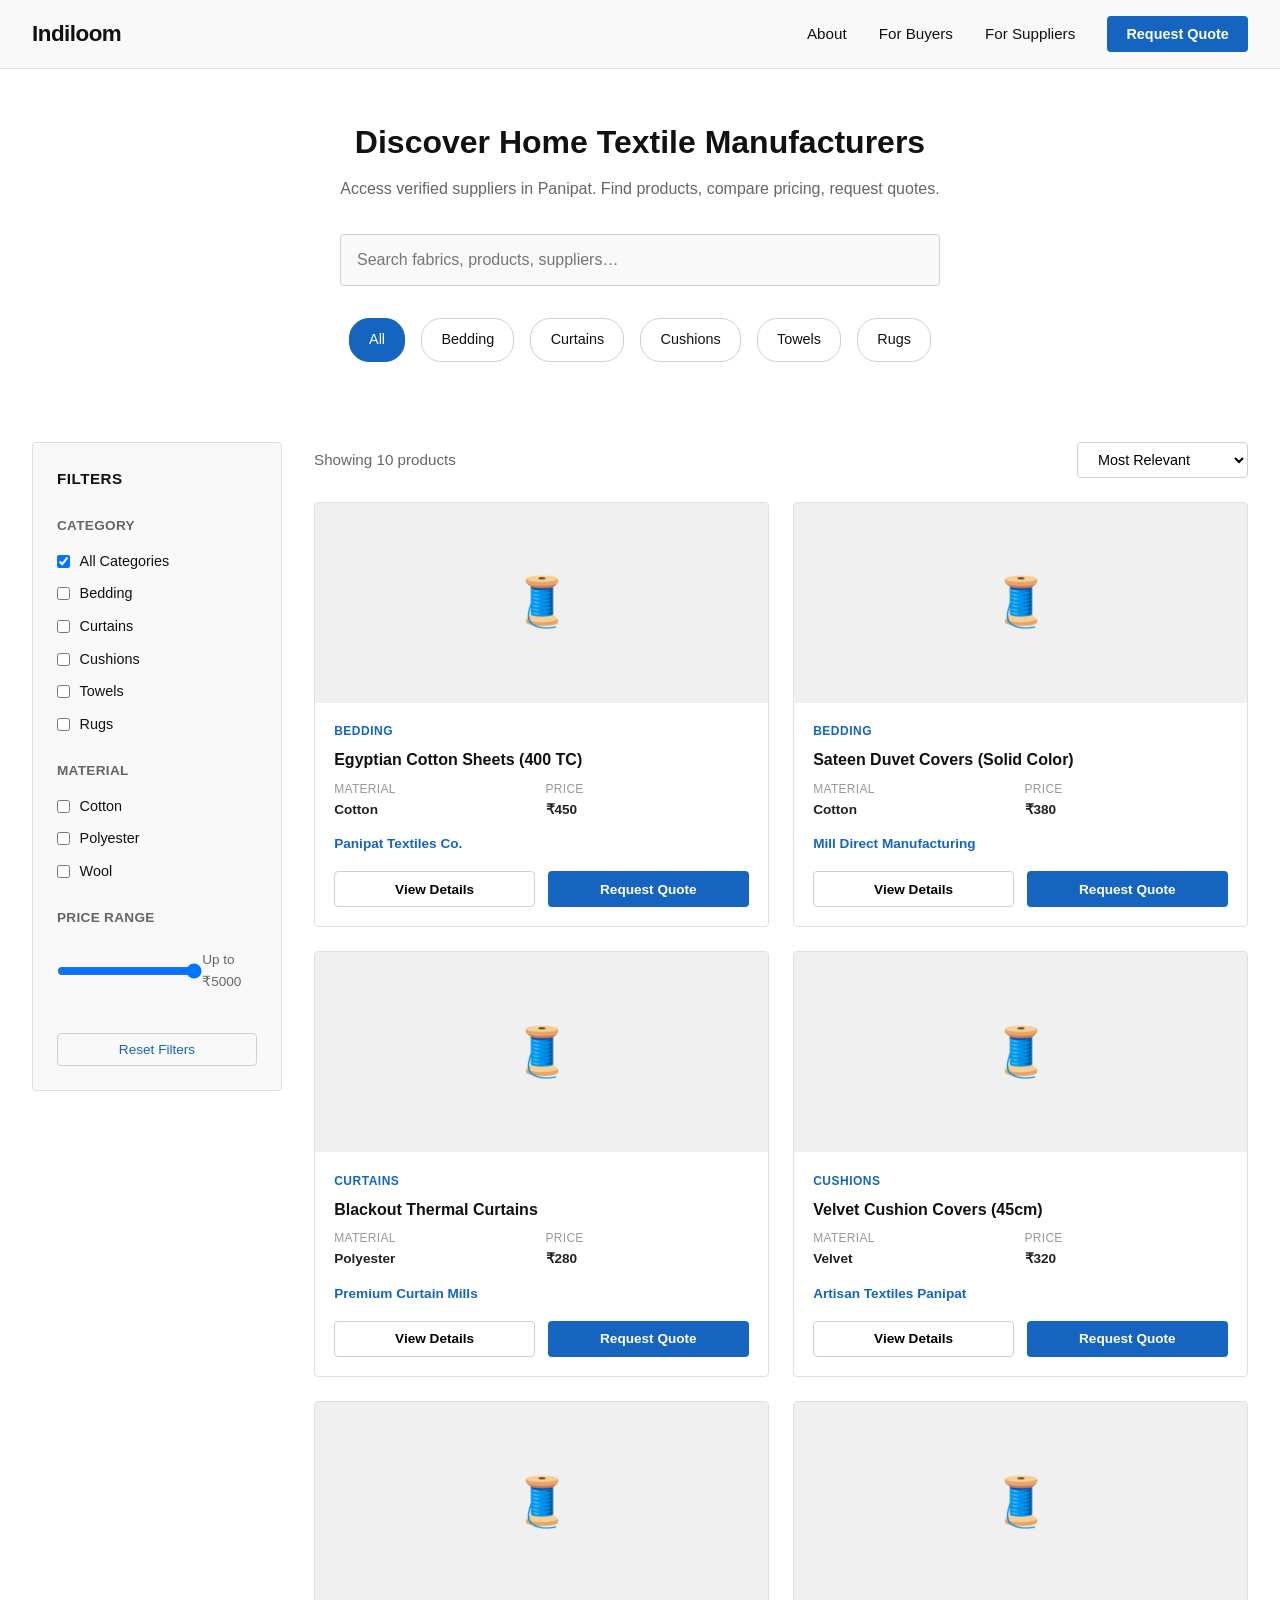
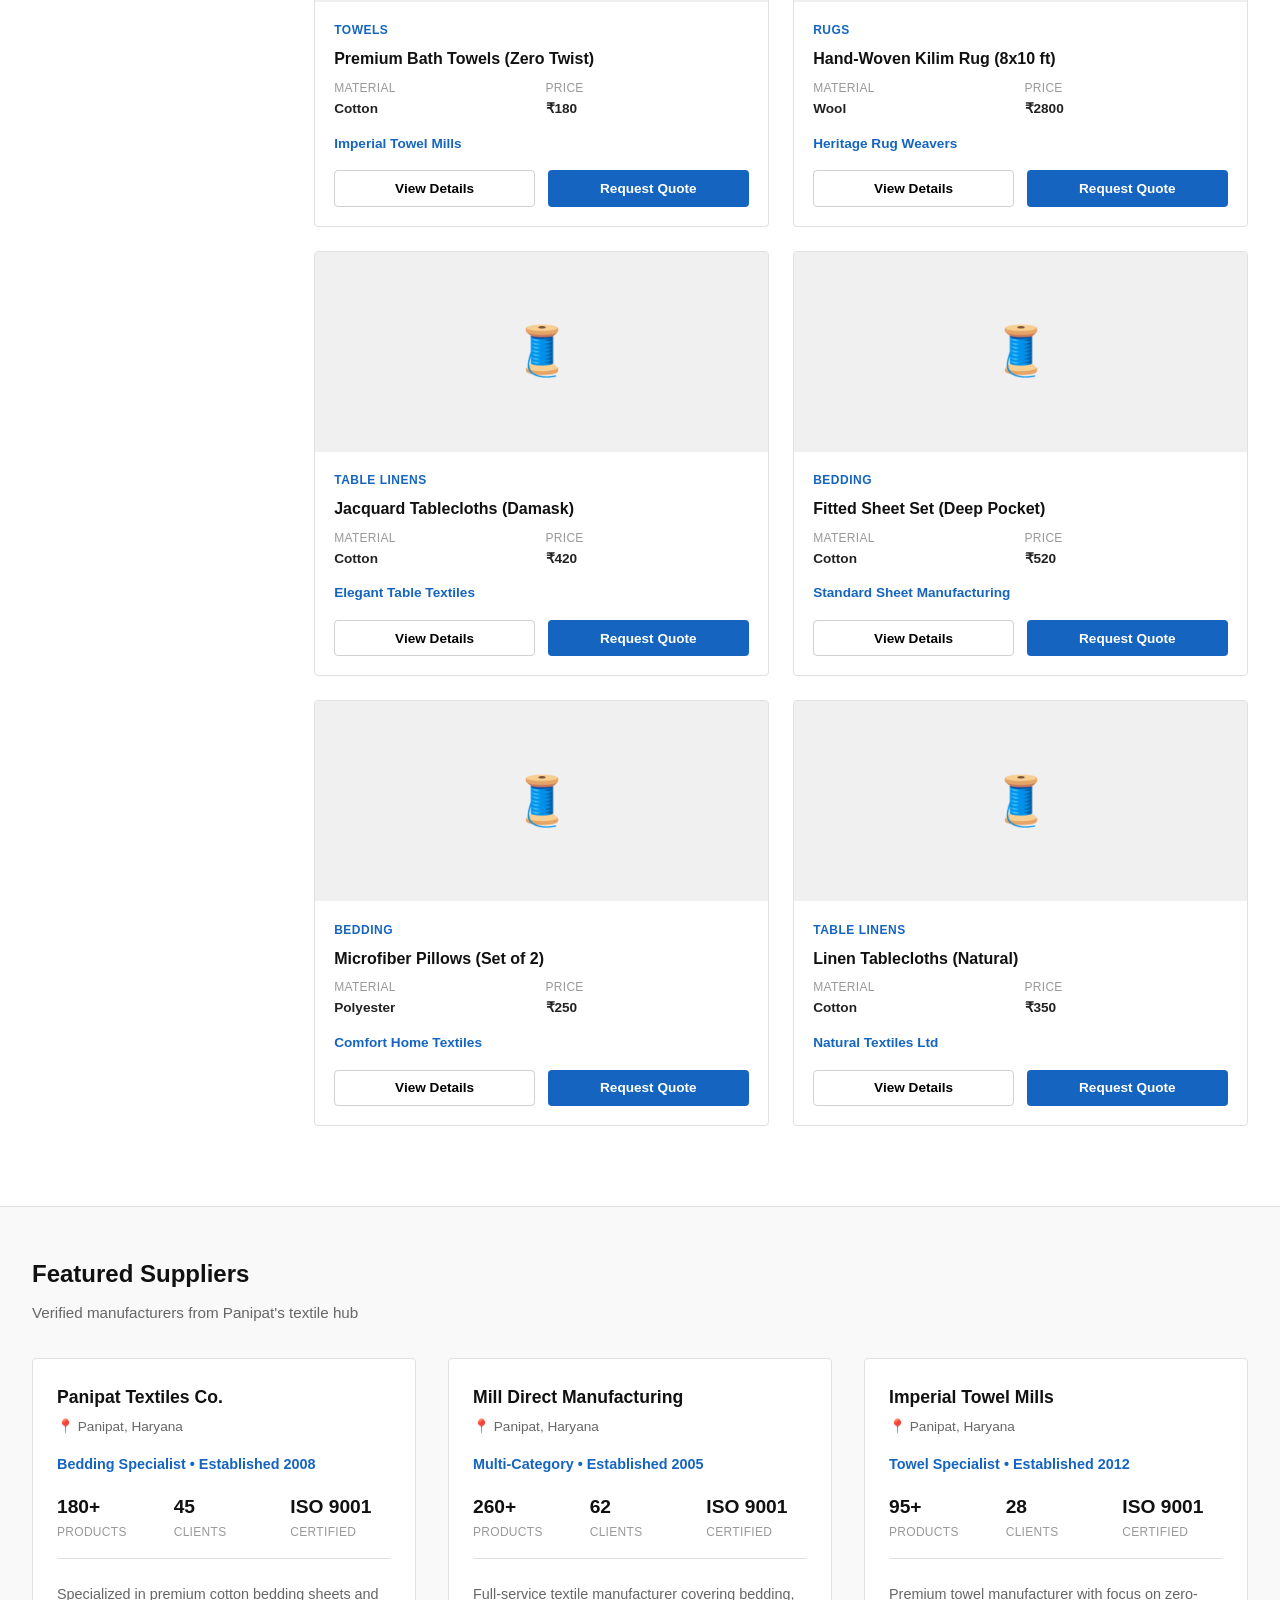
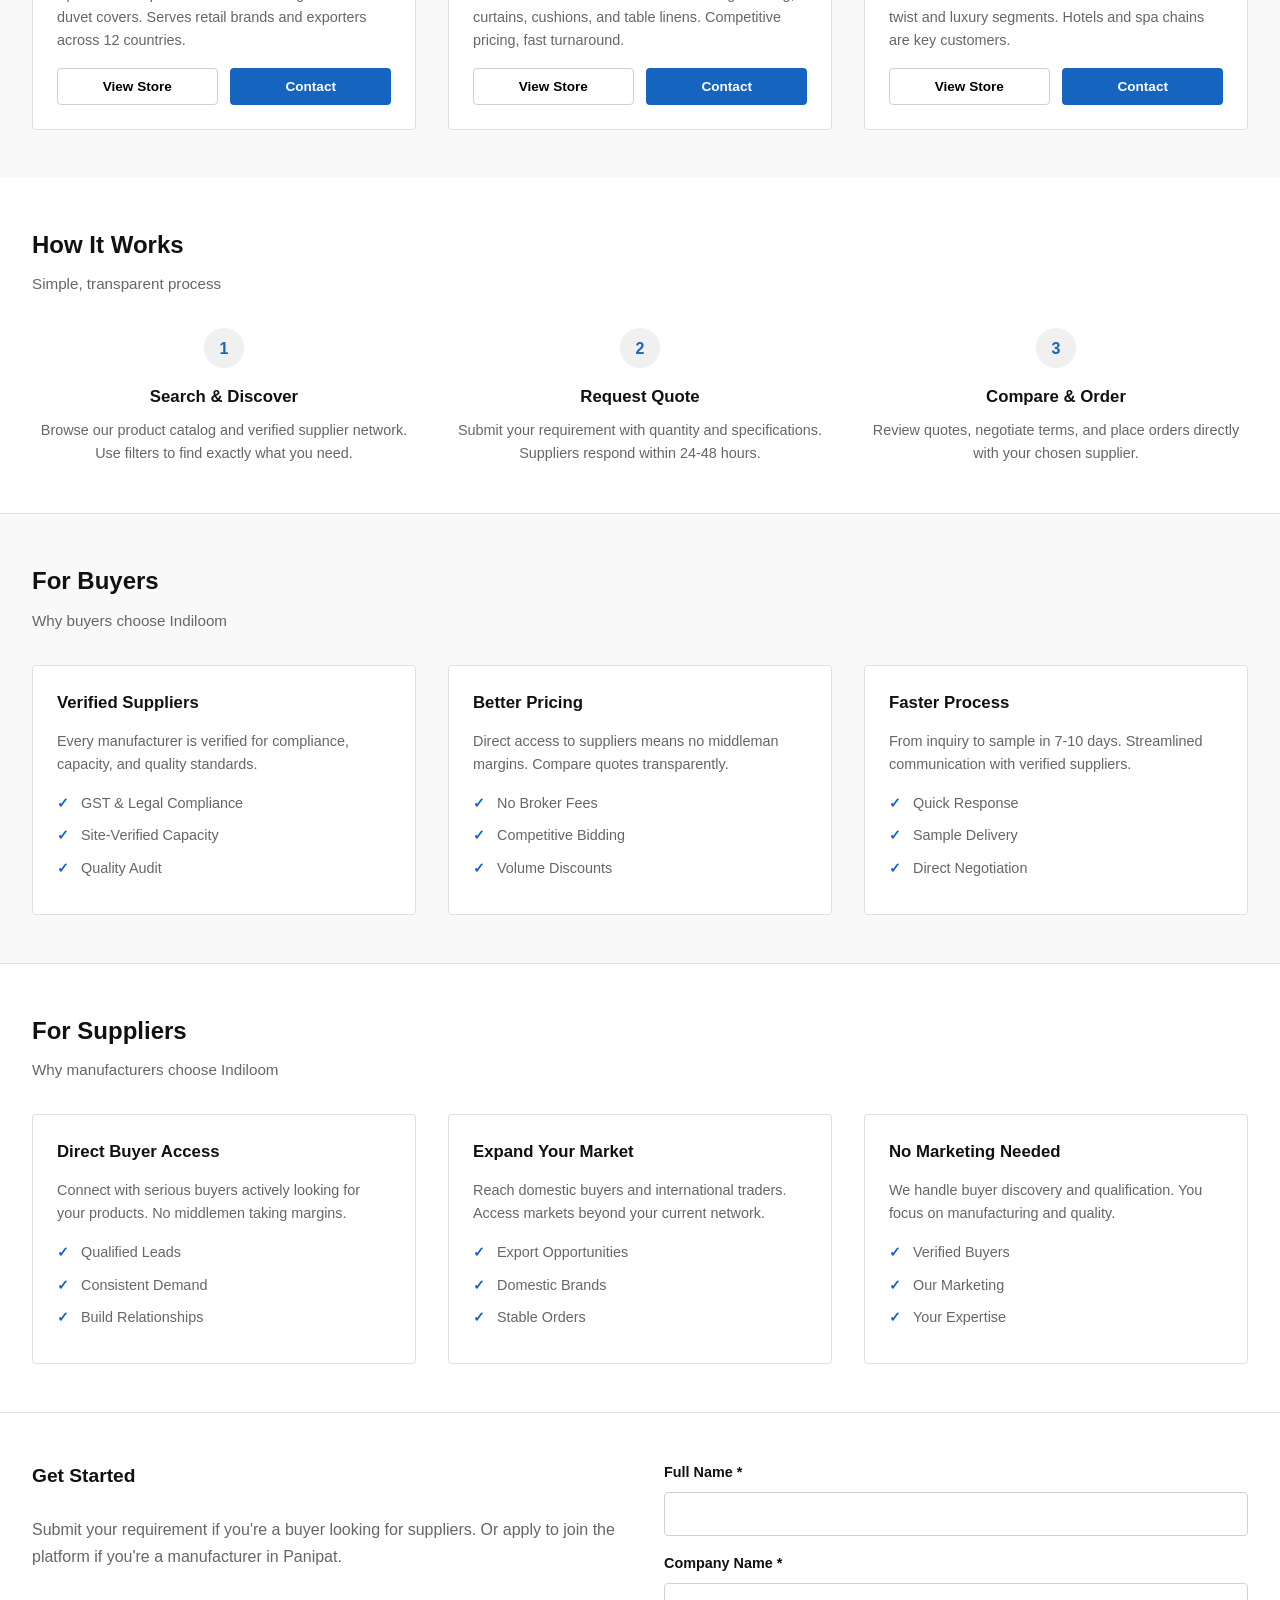
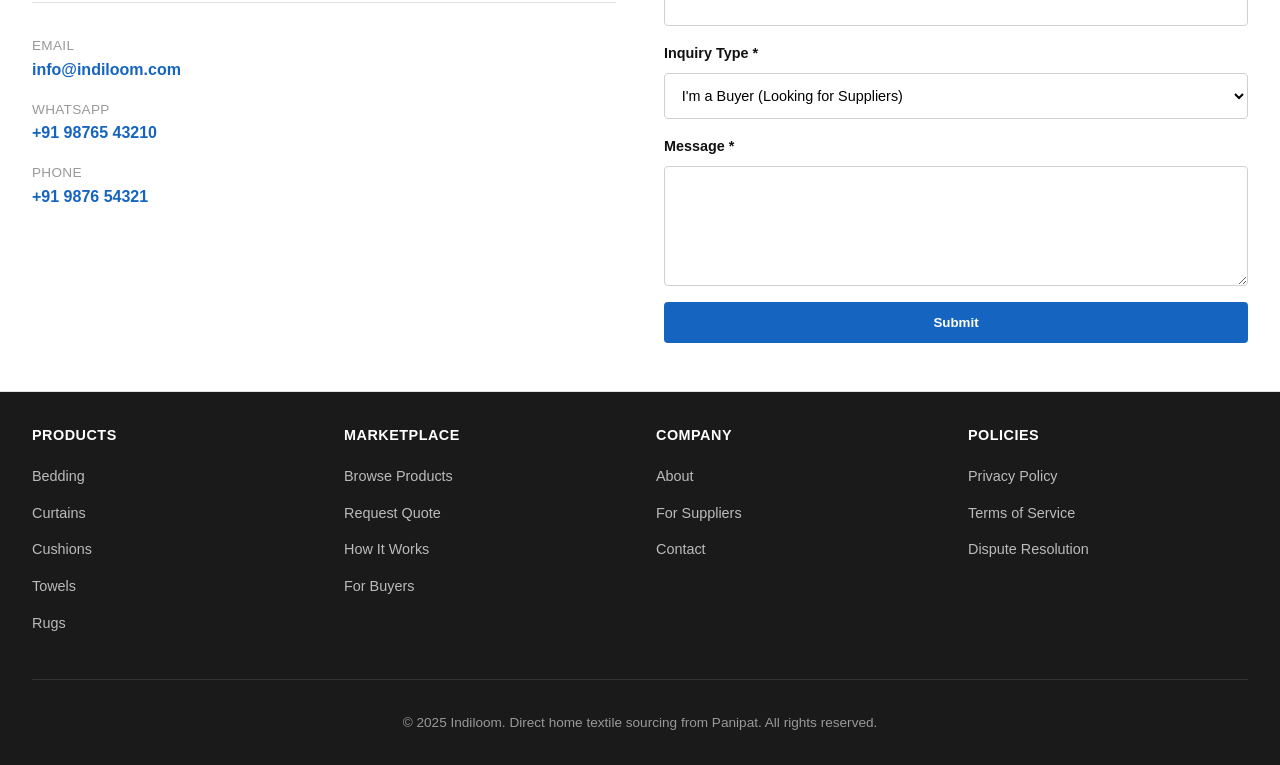
==== index.html @ 9225be1a "Initial commit: Indiloom B2B textile marketplace platform" ====
<!DOCTYPE html>
<html lang="en">
<head>
    <meta charset="UTF-8">
    <meta name="viewport" content="width=device-width, initial-scale=1.0">
    <title>Indiloom - Home Textile Sourcing Platform</title>
    <style>
        * {
            margin: 0;
            padding: 0;
            box-sizing: border-box;
        }

        body {
            font-family: -apple-system, BlinkMacSystemFont, 'Segoe UI', Roboto, sans-serif;
            background: #ffffff;
            color: #111;
            line-height: 1.6;
        }

        /* NAVBAR */
        .navbar {
            display: flex;
            align-items: center;
            justify-content: space-between;
            padding: 1rem 2rem;
            background: #f9f9f9;
            border-bottom: 1px solid #e0e0e0;
            position: sticky;
            top: 0;
            z-index: 1000;
        }

        .navbar-logo {
            font-size: 1.4rem;
            font-weight: 700;
            color: #111;
            text-decoration: none;
            letter-spacing: -0.5px;
        }

        .navbar-menu {
            display: flex;
            list-style: none;
            gap: 2rem;
            align-items: center;
        }

        .navbar-menu a {
            text-decoration: none;
            color: #111;
            font-size: 0.95rem;
            transition: color 0.2s;
        }

        .navbar-menu a:hover {
            color: #1565c0;
        }

        .navbar-cta {
            background: #1565c0;
            color: white;
            border: none;
            padding: 0.6rem 1.2rem;
            border-radius: 4px;
            cursor: pointer;
            font-size: 0.9rem;
            font-weight: 600;
            transition: background 0.2s;
        }

        .navbar-cta:hover {
            background: #0d47a1;
        }

        .mobile-menu-toggle {
            display: none;
            background: none;
            border: none;
            font-size: 1.5rem;
            cursor: pointer;
        }

        /* HERO SEARCH */
        .hero-search {
            padding: 3rem 2rem;
            background: white;
            text-align: center;
        }

        .hero-search h1 {
            font-size: 2rem;
            margin-bottom: 0.5rem;
            font-weight: 700;
        }

        .hero-search p {
            color: #666;
            margin-bottom: 2rem;
            font-size: 1rem;
        }

        .hero-search-bar {
            max-width: 600px;
            margin: 0 auto 2rem;
        }

        .hero-search-bar input {
            width: 100%;
            padding: 1rem;
            font-size: 1rem;
            border: 1px solid #d0d0d0;
            border-radius: 4px;
            background: #f9f9f9;
        }

        .hero-search-bar input:focus {
            outline: none;
            border-color: #1565c0;
            background: white;
        }

        .quick-categories {
            display: flex;
            gap: 1rem;
            justify-content: center;
            flex-wrap: wrap;
            max-width: 600px;
            margin: 0 auto;
        }

        .category-pill {
            padding: 0.6rem 1.2rem;
            border: 1px solid #d0d0d0;
            background: white;
            border-radius: 20px;
            cursor: pointer;
            font-size: 0.9rem;
            transition: all 0.2s;
        }

        .category-pill:hover {
            border-color: #1565c0;
            background: #f0f5ff;
        }

        .category-pill.active {
            background: #1565c0;
            color: white;
            border-color: #1565c0;
        }

        /* MAIN CONTENT */
        .main-container {
            display: grid;
            grid-template-columns: 250px 1fr;
            gap: 2rem;
            padding: 2rem;
            max-width: 1400px;
            margin: 0 auto;
        }

        /* SIDEBAR FILTERS */
        .filters {
            background: #f9f9f9;
            padding: 1.5rem;
            border-radius: 4px;
            height: fit-content;
            border: 1px solid #e0e0e0;
        }

        .filters h3 {
            font-size: 0.95rem;
            font-weight: 700;
            margin-bottom: 1.5rem;
            text-transform: uppercase;
            letter-spacing: 0.5px;
            color: #111;
        }

        .filter-section {
            margin-bottom: 1.5rem;
        }

        .filter-section-title {
            font-size: 0.85rem;
            font-weight: 600;
            margin-bottom: 0.8rem;
            color: #666;
            text-transform: uppercase;
            letter-spacing: 0.3px;
        }

        .filter-option {
            display: flex;
            align-items: center;
            margin-bottom: 0.6rem;
            font-size: 0.9rem;
        }

        .filter-option input[type="checkbox"] {
            margin-right: 0.6rem;
            cursor: pointer;
        }

        .filter-option label {
            cursor: pointer;
            flex: 1;
        }

        .filter-option input[type="range"] {
            width: 100%;
            margin-top: 0.5rem;
        }

        .reset-filters {
            background: none;
            border: 1px solid #d0d0d0;
            color: #1565c0;
            padding: 0.5rem 1rem;
            border-radius: 4px;
            cursor: pointer;
            font-size: 0.85rem;
            width: 100%;
            margin-top: 1rem;
        }

        .reset-filters:hover {
            background: #f0f5ff;
        }

        /* PRODUCTS GRID */
        .products-section {
            flex: 1;
        }

        .products-header {
            display: flex;
            justify-content: space-between;
            align-items: center;
            margin-bottom: 1.5rem;
        }

        .products-count {
            font-size: 0.95rem;
            color: #666;
        }

        .sort-dropdown {
            padding: 0.5rem 1rem;
            border: 1px solid #d0d0d0;
            border-radius: 4px;
            font-size: 0.9rem;
            background: white;
            cursor: pointer;
        }

        .products-grid {
            display: grid;
            grid-template-columns: repeat(auto-fill, minmax(320px, 1fr));
            gap: 1.5rem;
        }

        .no-results {
            text-align: center;
            padding: 3rem 1rem;
            color: #999;
            grid-column: 1 / -1;
        }

        /* PRODUCT CARD */
        .product-card {
            border: 1px solid #e0e0e0;
            border-radius: 4px;
            overflow: hidden;
            transition: box-shadow 0.2s, border-color 0.2s;
            background: white;
        }

        .product-card:hover {
            border-color: #c0c0c0;
            box-shadow: 0 2px 8px rgba(0, 0, 0, 0.06);
        }

        .product-image {
            height: 200px;
            background: #f0f0f0;
            display: flex;
            align-items: center;
            justify-content: center;
            color: #ccc;
            font-size: 3rem;
        }

        .product-content {
            padding: 1.2rem;
        }

        .product-category {
            font-size: 0.75rem;
            font-weight: 700;
            color: #1565c0;
            text-transform: uppercase;
            letter-spacing: 0.5px;
            margin-bottom: 0.5rem;
        }

        .product-name {
            font-size: 1rem;
            font-weight: 600;
            margin-bottom: 0.5rem;
            color: #111;
            line-height: 1.4;
        }

        .product-meta {
            font-size: 0.85rem;
            color: #666;
            margin-bottom: 0.8rem;
            display: grid;
            grid-template-columns: 1fr 1fr;
            gap: 0.5rem;
        }

        .product-meta-item {
            display: flex;
            flex-direction: column;
        }

        .product-meta-label {
            font-size: 0.75rem;
            color: #999;
            text-transform: uppercase;
            letter-spacing: 0.3px;
        }

        .product-meta-value {
            font-weight: 600;
            color: #222;
        }

        .product-supplier {
            font-size: 0.85rem;
            color: #1565c0;
            margin-bottom: 1rem;
            font-weight: 600;
        }

        .product-actions {
            display: grid;
            grid-template-columns: 1fr 1fr;
            gap: 0.8rem;
        }

        .btn-secondary {
            padding: 0.6rem 1rem;
            border: 1px solid #d0d0d0;
            background: white;
            border-radius: 4px;
            cursor: pointer;
            font-size: 0.85rem;
            font-weight: 600;
            transition: all 0.2s;
        }

        .btn-secondary:hover {
            border-color: #1565c0;
            background: #f0f5ff;
        }

        .btn-primary {
            padding: 0.6rem 1rem;
            background: #1565c0;
            color: white;
            border: none;
            border-radius: 4px;
            cursor: pointer;
            font-size: 0.85rem;
            font-weight: 600;
            transition: background 0.2s;
        }

        .btn-primary:hover {
            background: #0d47a1;
        }

        /* SUPPLIERS SECTION */
        .suppliers-section {
            padding: 3rem 2rem;
            background: #f9f9f9;
            border-top: 1px solid #e0e0e0;
            margin-top: 3rem;
        }

        .section-container {
            max-width: 1400px;
            margin: 0 auto;
        }

        .section-header {
            margin-bottom: 2rem;
        }

        .section-header h2 {
            font-size: 1.5rem;
            font-weight: 700;
            margin-bottom: 0.5rem;
        }

        .section-header p {
            color: #666;
            font-size: 0.95rem;
        }

        .suppliers-grid {
            display: grid;
            grid-template-columns: repeat(auto-fill, minmax(300px, 1fr));
            gap: 2rem;
        }

        .supplier-card {
            background: white;
            border: 1px solid #e0e0e0;
            border-radius: 4px;
            padding: 1.5rem;
            transition: box-shadow 0.2s, border-color 0.2s;
        }

        .supplier-card:hover {
            border-color: #c0c0c0;
            box-shadow: 0 2px 8px rgba(0, 0, 0, 0.06);
        }

        .supplier-header {
            margin-bottom: 1rem;
        }

        .supplier-name {
            font-size: 1.1rem;
            font-weight: 700;
            color: #111;
            margin-bottom: 0.3rem;
        }

        .supplier-location {
            font-size: 0.85rem;
            color: #666;
        }

        .supplier-spec {
            font-size: 0.9rem;
            color: #1565c0;
            font-weight: 600;
            margin-bottom: 1rem;
        }

        .supplier-stats {
            display: flex;
            gap: 1rem;
            margin-bottom: 1.5rem;
            padding-bottom: 1rem;
            border-bottom: 1px solid #e0e0e0;
        }

        .supplier-stat {
            flex: 1;
        }

        .supplier-stat-value {
            font-size: 1.2rem;
            font-weight: 700;
            color: #111;
        }

        .supplier-stat-label {
            font-size: 0.75rem;
            color: #999;
            text-transform: uppercase;
            letter-spacing: 0.3px;
        }

        .supplier-actions {
            display: grid;
            grid-template-columns: 1fr 1fr;
            gap: 0.8rem;
        }

        /* HOW IT WORKS */
        .how-it-works {
            padding: 3rem 2rem;
            background: white;
        }

        .steps-grid {
            display: grid;
            grid-template-columns: repeat(auto-fit, minmax(250px, 1fr));
            gap: 2rem;
            margin-top: 2rem;
        }

        .step {
            text-align: center;
        }

        .step-number {
            display: inline-flex;
            width: 40px;
            height: 40px;
            align-items: center;
            justify-content: center;
            background: #f0f0f0;
            border-radius: 50%;
            font-weight: 700;
            color: #1565c0;
            margin-bottom: 1rem;
        }

        .step h3 {
            font-size: 1.05rem;
            font-weight: 700;
            margin-bottom: 0.5rem;
        }

        .step p {
            color: #666;
            font-size: 0.9rem;
        }

        /* BENEFITS SECTION */
        .benefits-section {
            padding: 3rem 2rem;
            background: #f9f9f9;
            border-top: 1px solid #e0e0e0;
        }

        .benefits-grid {
            display: grid;
            grid-template-columns: repeat(auto-fit, minmax(300px, 1fr));
            gap: 2rem;
            margin-top: 2rem;
        }

        .benefit-block {
            background: white;
            padding: 1.5rem;
            border-radius: 4px;
            border: 1px solid #e0e0e0;
        }

        .benefit-block h3 {
            font-size: 1.05rem;
            font-weight: 700;
            margin-bottom: 0.8rem;
        }

        .benefit-block p {
            color: #666;
            font-size: 0.9rem;
            margin-bottom: 1rem;
        }

        .benefit-list {
            list-style: none;
        }

        .benefit-list li {
            font-size: 0.9rem;
            color: #666;
            margin-bottom: 0.6rem;
            padding-left: 1.5rem;
            position: relative;
        }

        .benefit-list li:before {
            content: "✓";
            position: absolute;
            left: 0;
            color: #1565c0;
            font-weight: 700;
        }

        /* CONTACT SECTION */
        .contact-section {
            padding: 3rem 2rem;
            background: white;
            border-top: 1px solid #e0e0e0;
        }

        .contact-wrapper {
            max-width: 1400px;
            margin: 0 auto;
            display: grid;
            grid-template-columns: 1fr 1fr;
            gap: 3rem;
        }

        .contact-info h3 {
            font-size: 1.2rem;
            font-weight: 700;
            margin-bottom: 1.5rem;
        }

        .contact-info p {
            color: #666;
            margin-bottom: 1rem;
            line-height: 1.7;
        }

        .contact-details {
            margin-top: 2rem;
            padding-top: 2rem;
            border-top: 1px solid #e0e0e0;
        }

        .contact-detail {
            margin-bottom: 1rem;
        }

        .contact-detail-label {
            font-size: 0.85rem;
            color: #999;
            text-transform: uppercase;
            letter-spacing: 0.3px;
        }

        .contact-detail-value {
            font-weight: 600;
            color: #1565c0;
        }

        .contact-form {
            display: grid;
            gap: 1rem;
        }

        .form-group {
            display: grid;
            gap: 0.5rem;
        }

        .form-group label {
            font-size: 0.9rem;
            font-weight: 600;
        }

        .form-group input,
        .form-group textarea,
        .form-group select {
            padding: 0.8rem;
            border: 1px solid #d0d0d0;
            border-radius: 4px;
            font-family: inherit;
            font-size: 0.9rem;
            background: white;
        }

        .form-group input:focus,
        .form-group textarea:focus,
        .form-group select:focus {
            outline: none;
            border-color: #1565c0;
            box-shadow: 0 0 0 2px rgba(21, 101, 192, 0.1);
        }

        .form-group textarea {
            min-height: 120px;
            resize: vertical;
        }

        .form-submit {
            background: #1565c0;
            color: white;
            border: none;
            padding: 0.8rem 1.5rem;
            border-radius: 4px;
            cursor: pointer;
            font-weight: 600;
            transition: background 0.2s;
        }

        .form-submit:hover {
            background: #0d47a1;
        }

        /* FOOTER */
        .footer {
            background: #1a1a1a;
            color: #fff;
            padding: 2rem;
            border-top: 1px solid #e0e0e0;
        }

        .footer-content {
            max-width: 1400px;
            margin: 0 auto;
            display: grid;
            grid-template-columns: repeat(auto-fit, minmax(200px, 1fr));
            gap: 2rem;
        }

        .footer-section h4 {
            font-size: 0.9rem;
            font-weight: 700;
            margin-bottom: 1rem;
            text-transform: uppercase;
            letter-spacing: 0.5px;
        }

        .footer-section ul {
            list-style: none;
        }

        .footer-section li {
            margin-bottom: 0.7rem;
        }

        .footer-section a {
            color: #bbb;
            text-decoration: none;
            font-size: 0.9rem;
            transition: color 0.2s;
        }

        .footer-section a:hover {
            color: #1565c0;
        }

        .footer-bottom {
            margin-top: 2rem;
            padding-top: 2rem;
            border-top: 1px solid #333;
            text-align: center;
            color: #999;
            font-size: 0.85rem;
        }

        /* RESPONSIVE */
        @media (max-width: 768px) {
            .navbar {
                flex-wrap: wrap;
                gap: 1rem;
                padding: 1rem;
            }

            .navbar-logo {
                flex: 1;
                min-width: 100%;
            }

            .navbar-menu {
                display: none;
                flex-direction: column;
                gap: 1rem;
                width: 100%;
            }

            .navbar-menu.active {
                display: flex;
            }

            .mobile-menu-toggle {
                display: block;
            }

            .main-container {
                grid-template-columns: 1fr;
            }

            .filters {
                display: grid;
                grid-template-columns: repeat(auto-fit, minmax(150px, 1fr));
                gap: 1rem;
            }

            .products-grid {
                grid-template-columns: repeat(auto-fill, minmax(280px, 1fr));
            }

            .contact-wrapper {
                grid-template-columns: 1fr;
            }

            .hero-search h1 {
                font-size: 1.5rem;
            }

            .quick-categories {
                gap: 0.8rem;
            }

            .category-pill {
                padding: 0.5rem 1rem;
                font-size: 0.85rem;
            }

            .suppliers-grid,
            .benefits-grid,
            .steps-grid {
                grid-template-columns: 1fr;
            }
        }
    </style>
</head>
<body>
    <!-- NAVBAR -->
    <nav class="navbar">
        <a href="index.html" class="navbar-logo">Indiloom</a>
        <button class="mobile-menu-toggle" id="menuToggle">☰</button>
        <ul class="navbar-menu" id="menu">
            <li><a href="about-us.html">About</a></li>
            <li><a href="for-buyers.html">For Buyers</a></li>
            <li><a href="for-suppliers.html">For Suppliers</a></li>
            <!-- <li><a href="contact.html">Contact</a></li> -->
            <li><button class="navbar-cta" onclick="window.location.href='contact.html'">Request Quote</button></li>
        </ul>
    </nav>

    <!-- HERO SEARCH -->
    <section class="hero-search">
        <h1>Discover Home Textile Manufacturers</h1>
        <p>Access verified suppliers in Panipat. Find products, compare pricing, request quotes.</p>
        <div class="hero-search-bar">
            <input type="text" id="heroSearchInput" placeholder="Search fabrics, products, suppliers…" onkeyup="updateFilters()">
        </div>
        <div class="quick-categories">
            <div class="category-pill active" onclick="filterByCategory('All')">All</div>
            <div class="category-pill" onclick="filterByCategory('Bedding')">Bedding</div>
            <div class="category-pill" onclick="filterByCategory('Curtains')">Curtains</div>
            <div class="category-pill" onclick="filterByCategory('Cushions')">Cushions</div>
            <div class="category-pill" onclick="filterByCategory('Towels')">Towels</div>
            <div class="category-pill" onclick="filterByCategory('Rugs')">Rugs</div>
        </div>
    </section>

    <!-- MAIN CONTENT -->
    <div class="main-container">
        <!-- FILTERS -->
        <aside class="filters">
            <h3>Filters</h3>

            <div class="filter-section">
                <div class="filter-section-title">Category</div>
                <div class="filter-option">
                    <input type="checkbox" id="cat-all" checked onchange="updateFilters()">
                    <label for="cat-all">All Categories</label>
                </div>
                <div class="filter-option">
                    <input type="checkbox" id="cat-bedding" onchange="updateFilters()">
                    <label for="cat-bedding">Bedding</label>
                </div>
                <div class="filter-option">
                    <input type="checkbox" id="cat-curtains" onchange="updateFilters()">
                    <label for="cat-curtains">Curtains</label>
                </div>
                <div class="filter-option">
                    <input type="checkbox" id="cat-cushions" onchange="updateFilters()">
                    <label for="cat-cushions">Cushions</label>
                </div>
                <div class="filter-option">
                    <input type="checkbox" id="cat-towels" onchange="updateFilters()">
                    <label for="cat-towels">Towels</label>
                </div>
                <div class="filter-option">
                    <input type="checkbox" id="cat-rugs" onchange="updateFilters()">
                    <label for="cat-rugs">Rugs</label>
                </div>
            </div>

            <div class="filter-section">
                <div class="filter-section-title">Material</div>
                <div class="filter-option">
                    <input type="checkbox" id="mat-cotton" onchange="updateFilters()">
                    <label for="mat-cotton">Cotton</label>
                </div>
                <div class="filter-option">
                    <input type="checkbox" id="mat-polyester" onchange="updateFilters()">
                    <label for="mat-polyester">Polyester</label>
                </div>
                <div class="filter-option">
                    <input type="checkbox" id="mat-wool" onchange="updateFilters()">
                    <label for="mat-wool">Wool</label>
                </div>
            </div>

            <div class="filter-section">
                <div class="filter-section-title">Price Range</div>
                <div class="filter-option">
                    <input type="range" id="priceRange" min="100" max="5000" value="5000" onchange="updateFilters()">
                    <div style="font-size: 0.85rem; color: #666; margin-top: 0.5rem;">
                        Up to ₹<span id="priceValue">5000</span>
                    </div>
                </div>
            </div>

            <button class="reset-filters" onclick="resetFilters()">Reset Filters</button>
        </aside>

        <!-- PRODUCTS SECTION -->
        <section class="products-section">
            <div class="products-header">
                <div class="products-count" id="productCount">Showing 10 products</div>
                <select class="sort-dropdown" onchange="sortProducts(this.value)">
                    <option value="">Most Relevant</option>
                    <option value="price-low">Price: Low to High</option>
                    <option value="price-high">Price: High to Low</option>
                    <option value="name">Product Name</option>
                </select>
            </div>

            <div class="products-grid" id="productsGrid">
                <!-- Products rendered here -->
            </div>
        </section>
    </div>

    <!-- SUPPLIERS SECTION -->
    <section class="suppliers-section">
        <div class="section-container">
            <div class="section-header">
                <h2>Featured Suppliers</h2>
                <p>Verified manufacturers from Panipat's textile hub</p>
            </div>

            <div class="suppliers-grid">
                <div class="supplier-card">
                    <div class="supplier-header">
                        <div class="supplier-name">Panipat Textiles Co.</div>
                        <div class="supplier-location">📍 Panipat, Haryana</div>
                    </div>
                    <div class="supplier-spec">Bedding Specialist • Established 2008</div>
                    <div class="supplier-stats">
                        <div class="supplier-stat">
                            <div class="supplier-stat-value">180+</div>
                            <div class="supplier-stat-label">Products</div>
                        </div>
                        <div class="supplier-stat">
                            <div class="supplier-stat-value">45</div>
                            <div class="supplier-stat-label">Clients</div>
                        </div>
                        <div class="supplier-stat">
                            <div class="supplier-stat-value">ISO 9001</div>
                            <div class="supplier-stat-label">Certified</div>
                        </div>
                    </div>
                    <p style="font-size: 0.9rem; color: #666; margin-bottom: 1rem;">Specialized in premium cotton bedding sheets and duvet covers. Serves retail brands and exporters across 12 countries.</p>
                    <div class="supplier-actions">
                        <button class="btn-secondary">View Store</button>
                        <button class="btn-primary">Contact</button>
                    </div>
                </div>

                <div class="supplier-card">
                    <div class="supplier-header">
                        <div class="supplier-name">Mill Direct Manufacturing</div>
                        <div class="supplier-location">📍 Panipat, Haryana</div>
                    </div>
                    <div class="supplier-spec">Multi-Category • Established 2005</div>
                    <div class="supplier-stats">
                        <div class="supplier-stat">
                            <div class="supplier-stat-value">260+</div>
                            <div class="supplier-stat-label">Products</div>
                        </div>
                        <div class="supplier-stat">
                            <div class="supplier-stat-value">62</div>
                            <div class="supplier-stat-label">Clients</div>
                        </div>
                        <div class="supplier-stat">
                            <div class="supplier-stat-value">ISO 9001</div>
                            <div class="supplier-stat-label">Certified</div>
                        </div>
                    </div>
                    <p style="font-size: 0.9rem; color: #666; margin-bottom: 1rem;">Full-service textile manufacturer covering bedding, curtains, cushions, and table linens. Competitive pricing, fast turnaround.</p>
                    <div class="supplier-actions">
                        <button class="btn-secondary">View Store</button>
                        <button class="btn-primary">Contact</button>
                    </div>
                </div>

                <div class="supplier-card">
                    <div class="supplier-header">
                        <div class="supplier-name">Imperial Towel Mills</div>
                        <div class="supplier-location">📍 Panipat, Haryana</div>
                    </div>
                    <div class="supplier-spec">Towel Specialist • Established 2012</div>
                    <div class="supplier-stats">
                        <div class="supplier-stat">
                            <div class="supplier-stat-value">95+</div>
                            <div class="supplier-stat-label">Products</div>
                        </div>
                        <div class="supplier-stat">
                            <div class="supplier-stat-value">28</div>
                            <div class="supplier-stat-label">Clients</div>
                        </div>
                        <div class="supplier-stat">
                            <div class="supplier-stat-value">ISO 9001</div>
                            <div class="supplier-stat-label">Certified</div>
                        </div>
                    </div>
                    <p style="font-size: 0.9rem; color: #666; margin-bottom: 1rem;">Premium towel manufacturer with focus on zero-twist and luxury segments. Hotels and spa chains are key customers.</p>
                    <div class="supplier-actions">
                        <button class="btn-secondary">View Store</button>
                        <button class="btn-primary">Contact</button>
                    </div>
                </div>
            </div>
        </div>
    </section>

    <!-- HOW IT WORKS -->
    <section class="how-it-works">
        <div class="section-container">
            <div class="section-header">
                <h2>How It Works</h2>
                <p>Simple, transparent process</p>
            </div>

            <div class="steps-grid">
                <div class="step">
                    <div class="step-number">1</div>
                    <h3>Search & Discover</h3>
                    <p>Browse our product catalog and verified supplier network. Use filters to find exactly what you need.</p>
                </div>
                <div class="step">
                    <div class="step-number">2</div>
                    <h3>Request Quote</h3>
                    <p>Submit your requirement with quantity and specifications. Suppliers respond within 24-48 hours.</p>
                </div>
                <div class="step">
                    <div class="step-number">3</div>
                    <h3>Compare & Order</h3>
                    <p>Review quotes, negotiate terms, and place orders directly with your chosen supplier.</p>
                </div>
            </div>
        </div>
    </section>

    <!-- BENEFITS SECTION -->
    <section class="benefits-section">
        <div class="section-container">
            <div class="section-header">
                <h2>For Buyers</h2>
                <p>Why buyers choose Indiloom</p>
            </div>

            <div class="benefits-grid">
                <div class="benefit-block">
                    <h3>Verified Suppliers</h3>
                    <p>Every manufacturer is verified for compliance, capacity, and quality standards.</p>
                    <ul class="benefit-list">
                        <li>GST & Legal Compliance</li>
                        <li>Site-Verified Capacity</li>
                        <li>Quality Audit</li>
                    </ul>
                </div>

                <div class="benefit-block">
                    <h3>Better Pricing</h3>
                    <p>Direct access to suppliers means no middleman margins. Compare quotes transparently.</p>
                    <ul class="benefit-list">
                        <li>No Broker Fees</li>
                        <li>Competitive Bidding</li>
                        <li>Volume Discounts</li>
                    </ul>
                </div>

                <div class="benefit-block">
                    <h3>Faster Process</h3>
                    <p>From inquiry to sample in 7-10 days. Streamlined communication with verified suppliers.</p>
                    <ul class="benefit-list">
                        <li>Quick Response</li>
                        <li>Sample Delivery</li>
                        <li>Direct Negotiation</li>
                    </ul>
                </div>
            </div>
        </div>
    </section>

    <!-- FOR SUPPLIERS SECTION -->
    <section class="benefits-section" style="background: white; border-top: 1px solid #e0e0e0;">
        <div class="section-container">
            <div class="section-header">
                <h2>For Suppliers</h2>
                <p>Why manufacturers choose Indiloom</p>
            </div>

            <div class="benefits-grid">
                <div class="benefit-block">
                    <h3>Direct Buyer Access</h3>
                    <p>Connect with serious buyers actively looking for your products. No middlemen taking margins.</p>
                    <ul class="benefit-list">
                        <li>Qualified Leads</li>
                        <li>Consistent Demand</li>
                        <li>Build Relationships</li>
                    </ul>
                </div>

                <div class="benefit-block">
                    <h3>Expand Your Market</h3>
                    <p>Reach domestic buyers and international traders. Access markets beyond your current network.</p>
                    <ul class="benefit-list">
                        <li>Export Opportunities</li>
                        <li>Domestic Brands</li>
                        <li>Stable Orders</li>
                    </ul>
                </div>

                <div class="benefit-block">
                    <h3>No Marketing Needed</h3>
                    <p>We handle buyer discovery and qualification. You focus on manufacturing and quality.</p>
                    <ul class="benefit-list">
                        <li>Verified Buyers</li>
                        <li>Our Marketing</li>
                        <li>Your Expertise</li>
                    </ul>
                </div>
            </div>
        </div>
    </section>

    <!-- CONTACT SECTION -->
    <section class="contact-section" id="contact">
        <div class="contact-wrapper">
            <div class="contact-info">
                <h3>Get Started</h3>
                <p>Submit your requirement if you're a buyer looking for suppliers. Or apply to join the platform if you're a manufacturer in Panipat.</p>

                <div class="contact-details">
                    <div class="contact-detail">
                        <div class="contact-detail-label">Email</div>
                        <div class="contact-detail-value">info@indiloom.com</div>
                    </div>
                    <div class="contact-detail">
                        <div class="contact-detail-label">WhatsApp</div>
                        <div class="contact-detail-value">+91 98765 43210</div>
                    </div>
                    <div class="contact-detail">
                        <div class="contact-detail-label">Phone</div>
                        <div class="contact-detail-value">+91 9876 54321</div>
                    </div>
                </div>
            </div>

            <div>
                <form class="contact-form" onsubmit="handleFormSubmit(event)">
                    <div class="form-group">
                        <label>Full Name *</label>
                        <input type="text" required>
                    </div>

                    <div class="form-group">
                        <label>Company Name *</label>
                        <input type="text" required>
                    </div>

                    <div class="form-group">
                        <label>Inquiry Type *</label>
                        <select required>
                            <option>I'm a Buyer (Looking for Suppliers)</option>
                            <option>I'm a Supplier (Looking for Buyers)</option>
                            <option>General Inquiry</option>
                        </select>
                    </div>

                    <div class="form-group">
                        <label>Message *</label>
                        <textarea required></textarea>
                    </div>

                    <button type="submit" class="form-submit">Submit</button>
                </form>
            </div>
        </div>
    </section>

    <!-- FOOTER -->
    <footer class="footer">
        <div class="footer-content">
            <div class="footer-section">
                <h4>Products</h4>
                <ul>
                    <li><a href="#products">Bedding</a></li>
                    <li><a href="#products">Curtains</a></li>
                    <li><a href="#products">Cushions</a></li>
                    <li><a href="#products">Towels</a></li>
                    <li><a href="#products">Rugs</a></li>
                </ul>
            </div>

            <div class="footer-section">
                <h4>Marketplace</h4>
                <ul>
                    <li><a href="index.html">Browse Products</a></li>
                    <li><a href="#contact">Request Quote</a></li>
                    <li><a href="about-us.html">How It Works</a></li>
                    <li><a href="for-buyers.html">For Buyers</a></li>
                </ul>
            </div>

            <div class="footer-section">
                <h4>Company</h4>
                <ul>
                    <li><a href="about-us.html">About</a></li>
                    <li><a href="for-suppliers.html">For Suppliers</a></li>
                    <li><a href="contact.html">Contact</a></li>
                </ul>
            </div>

            <div class="footer-section">
                <h4>Policies</h4>
                <ul>
                    <li><a href="#">Privacy Policy</a></li>
                    <li><a href="#">Terms of Service</a></li>
                    <li><a href="#">Dispute Resolution</a></li>
                </ul>
            </div>
        </div>

        <div class="footer-bottom">
            © 2025 Indiloom. Direct home textile sourcing from Panipat. All rights reserved.
        </div>
    </footer>

    <script>
        // PRODUCT DATABASE
        const products = [
            { id: 1, name: "Egyptian Cotton Sheets (400 TC)", category: "Bedding", material: "Cotton", price: 450, supplier: "Panipat Textiles Co.", icon: "🧵" },
            { id: 2, name: "Sateen Duvet Covers (Solid Color)", category: "Bedding", material: "Cotton", price: 380, supplier: "Mill Direct Manufacturing", icon: "🧵" },
            { id: 3, name: "Blackout Thermal Curtains", category: "Curtains", material: "Polyester", price: 280, supplier: "Premium Curtain Mills", icon: "🧵" },
            { id: 4, name: "Velvet Cushion Covers (45cm)", category: "Cushions", material: "Velvet", price: 320, supplier: "Artisan Textiles Panipat", icon: "🧵" },
            { id: 5, name: "Premium Bath Towels (Zero Twist)", category: "Towels", material: "Cotton", price: 180, supplier: "Imperial Towel Mills", icon: "🧵" },
            { id: 6, name: "Hand-Woven Kilim Rug (8x10 ft)", category: "Rugs", material: "Wool", price: 2800, supplier: "Heritage Rug Weavers", icon: "🧵" },
            { id: 7, name: "Jacquard Tablecloths (Damask)", category: "Table Linens", material: "Cotton", price: 420, supplier: "Elegant Table Textiles", icon: "🧵" },
            { id: 8, name: "Fitted Sheet Set (Deep Pocket)", category: "Bedding", material: "Cotton", price: 520, supplier: "Standard Sheet Manufacturing", icon: "🧵" },
            { id: 9, name: "Microfiber Pillows (Set of 2)", category: "Bedding", material: "Polyester", price: 250, supplier: "Comfort Home Textiles", icon: "🧵" },
            { id: 10, name: "Linen Tablecloths (Natural)", category: "Table Linens", material: "Cotton", price: 350, supplier: "Natural Textiles Ltd", icon: "🧵" },
        ];

        let filteredProducts = [...products];

        function updateFilters() {
            const categories = [];
            const materials = [];
            const maxPrice = parseInt(document.getElementById('priceRange').value);
            const searchTerm = document.getElementById('heroSearchInput').value.toLowerCase();

            document.querySelectorAll('input[id^="cat-"]:checked').forEach(cb => {
                if (cb.id !== 'cat-all') {
                    const cat = cb.id.replace('cat-', '').charAt(0).toUpperCase() + cb.id.replace('cat-', '').slice(1);
                    categories.push(cat);
                }
            });

            document.querySelectorAll('input[id^="mat-"]:checked').forEach(cb => {
                const mat = cb.id.replace('mat-', '').charAt(0).toUpperCase() + cb.id.replace('mat-', '').slice(1);
                materials.push(mat);
            });

            document.getElementById('priceValue').textContent = maxPrice;

            filteredProducts = products.filter(product => {
                const categoryMatch = categories.length === 0 || categories.includes(product.category);
                const materialMatch = materials.length === 0 || materials.includes(product.material);
                const priceMatch = product.price <= maxPrice;
                const searchMatch = searchTerm === '' || 
                    product.name.toLowerCase().includes(searchTerm) || 
                    product.category.toLowerCase().includes(searchTerm) ||
                    product.supplier.toLowerCase().includes(searchTerm);

                return categoryMatch && materialMatch && priceMatch && searchMatch;
            });

            renderProducts();
        }

        function renderProducts() {
            const grid = document.getElementById('productsGrid');
            const count = document.getElementById('productCount');

            if (filteredProducts.length === 0) {
                grid.innerHTML = '<div class="no-results">No products match your filters. Try adjusting your search.</div>';
                count.textContent = 'Showing 0 products';
                return;
            }

            count.textContent = `Showing ${filteredProducts.length} products`;
            
            grid.innerHTML = filteredProducts.map(product => `
                <div class="product-card">
                    <div class="product-image">${product.icon}</div>
                    <div class="product-content">
                        <div class="product-category">${product.category}</div>
                        <div class="product-name">${product.name}</div>
                        <div class="product-meta">
                            <div class="product-meta-item">
                                <span class="product-meta-label">Material</span>
                                <span class="product-meta-value">${product.material}</span>
                            </div>
                            <div class="product-meta-item">
                                <span class="product-meta-label">Price</span>
                                <span class="product-meta-value">₹${product.price}</span>
                            </div>
                        </div>
                        <div class="product-supplier">${product.supplier}</div>
                        <div class="product-actions">
                            <button class="btn-secondary">View Details</button>
                            <button class="btn-primary" onclick="scrollToContact()">Request Quote</button>
                        </div>
                    </div>
                </div>
            `).join('');
        }

        function sortProducts(method) {
            const sorted = [...filteredProducts];
            switch(method) {
                case 'price-low':
                    sorted.sort((a, b) => a.price - b.price);
                    break;
                case 'price-high':
                    sorted.sort((a, b) => b.price - a.price);
                    break;
                case 'name':
                    sorted.sort((a, b) => a.name.localeCompare(b.name));
                    break;
            }
            filteredProducts = sorted;
            renderProducts();
        }

        function filterByCategory(category) {
            document.querySelectorAll('.category-pill').forEach(p => p.classList.remove('active'));
            event.target.classList.add('active');

            document.querySelectorAll('input[id^="cat-"]').forEach(cb => cb.checked = false);
            if (category !== 'All') {
                document.getElementById('cat-' + category.toLowerCase()).checked = true;
            } else {
                document.getElementById('cat-all').checked = true;
            }
            updateFilters();
        }

        function resetFilters() {
            document.querySelectorAll('input[type="checkbox"]').forEach(cb => cb.checked = false);
            document.getElementById('cat-all').checked = true;
            document.getElementById('priceRange').value = 5000;
            document.getElementById('heroSearchInput').value = '';
            document.querySelectorAll('.category-pill').forEach(p => p.classList.remove('active'));
            document.querySelector('.category-pill').classList.add('active');
            updateFilters();
        }

        function scrollToContact() {
            document.getElementById('contact').scrollIntoView({ behavior: 'smooth' });
        }

        function handleFormSubmit(event) {
            event.preventDefault();
            alert('Thank you for your inquiry. We will get back to you within 24 hours.');
            event.target.reset();
        }

        // Mobile menu
        document.getElementById('menuToggle').addEventListener('click', () => {
            document.getElementById('menu').classList.toggle('active');
        });

        // Initial render
        renderProducts();
    </script>
</body>
</html>
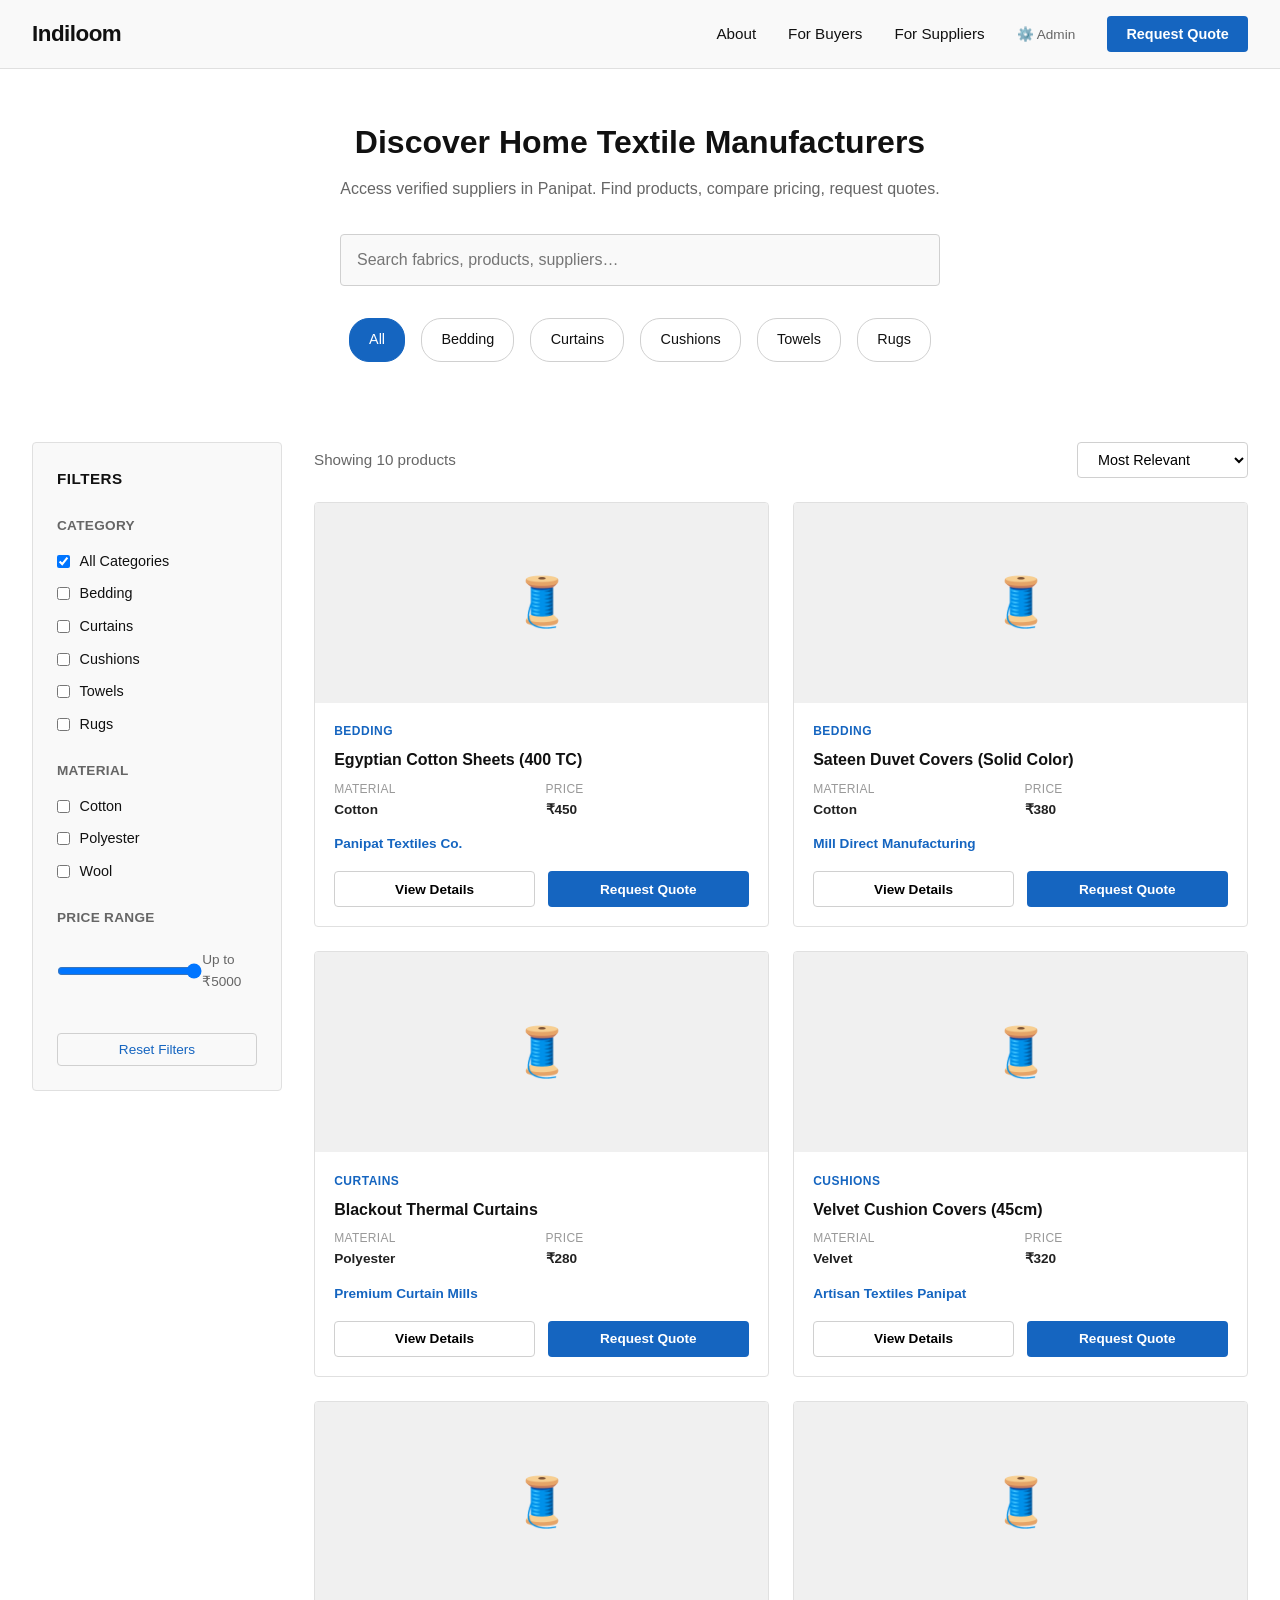
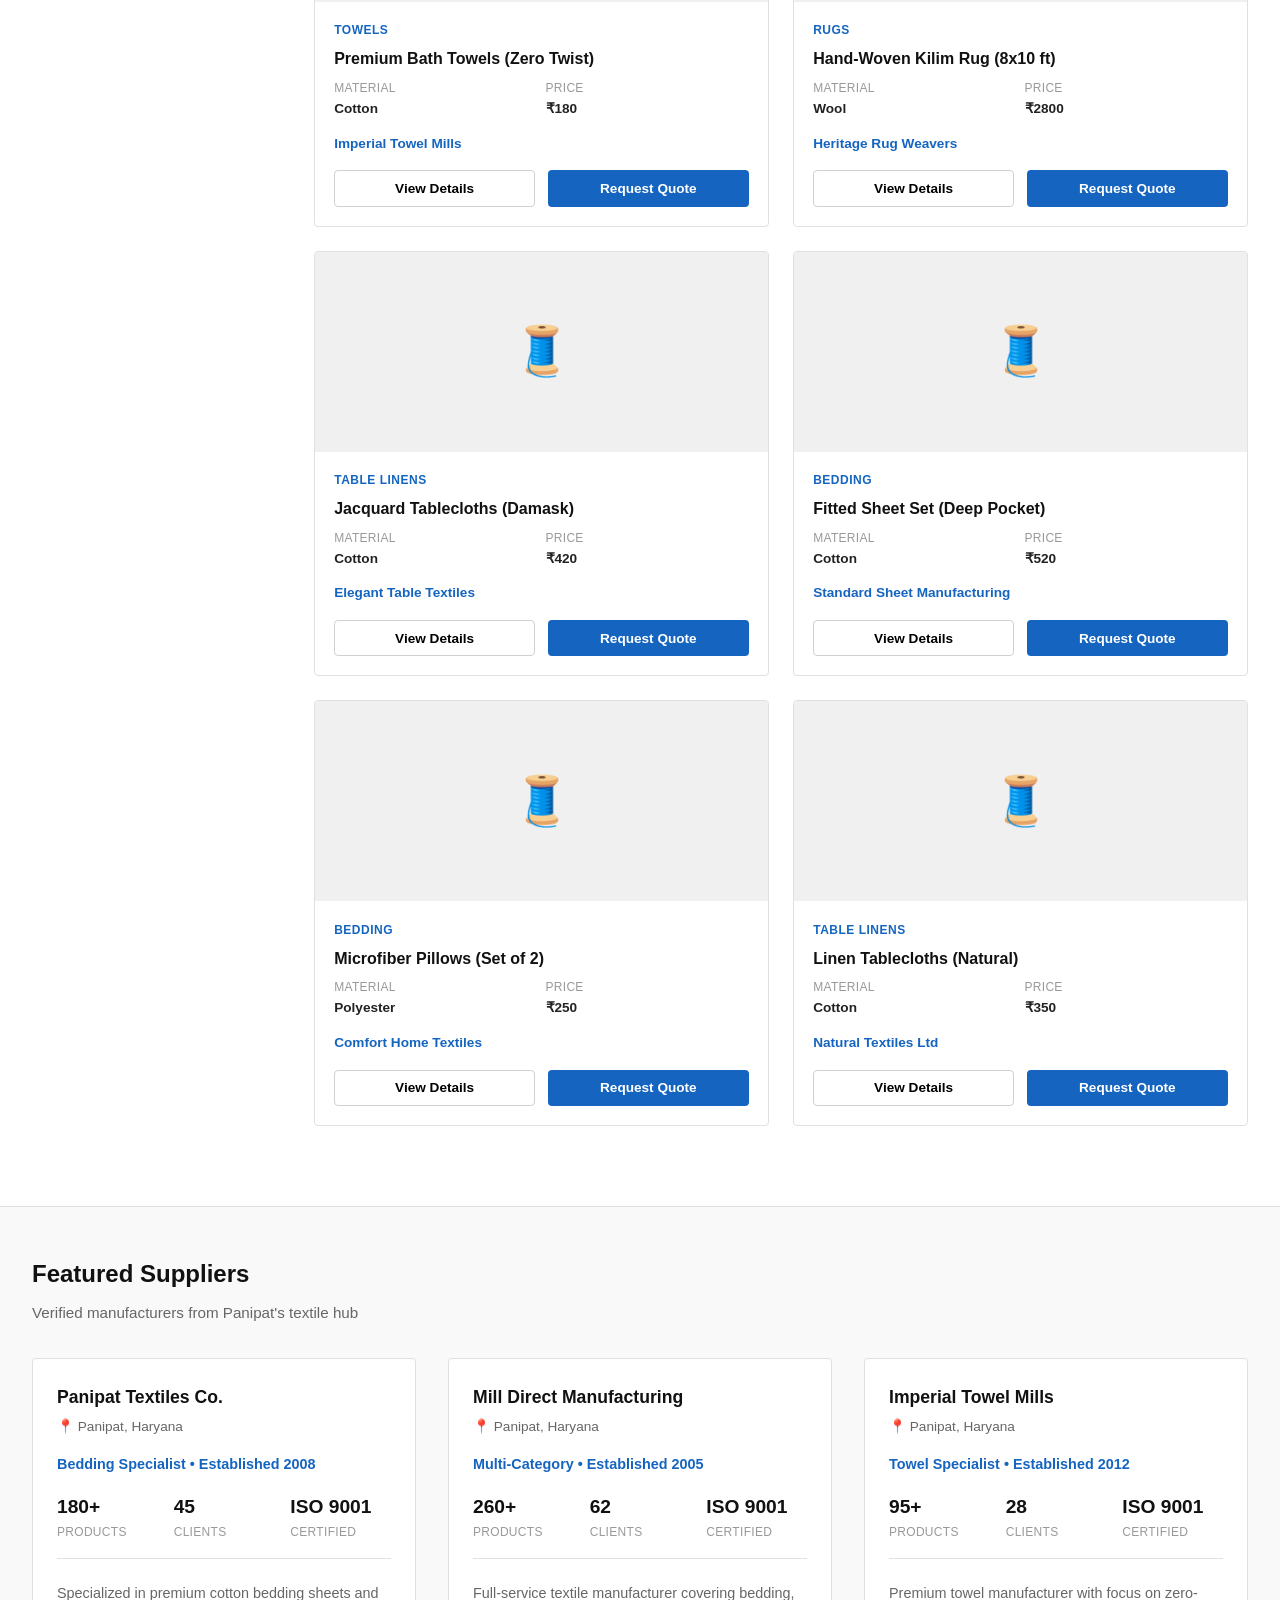
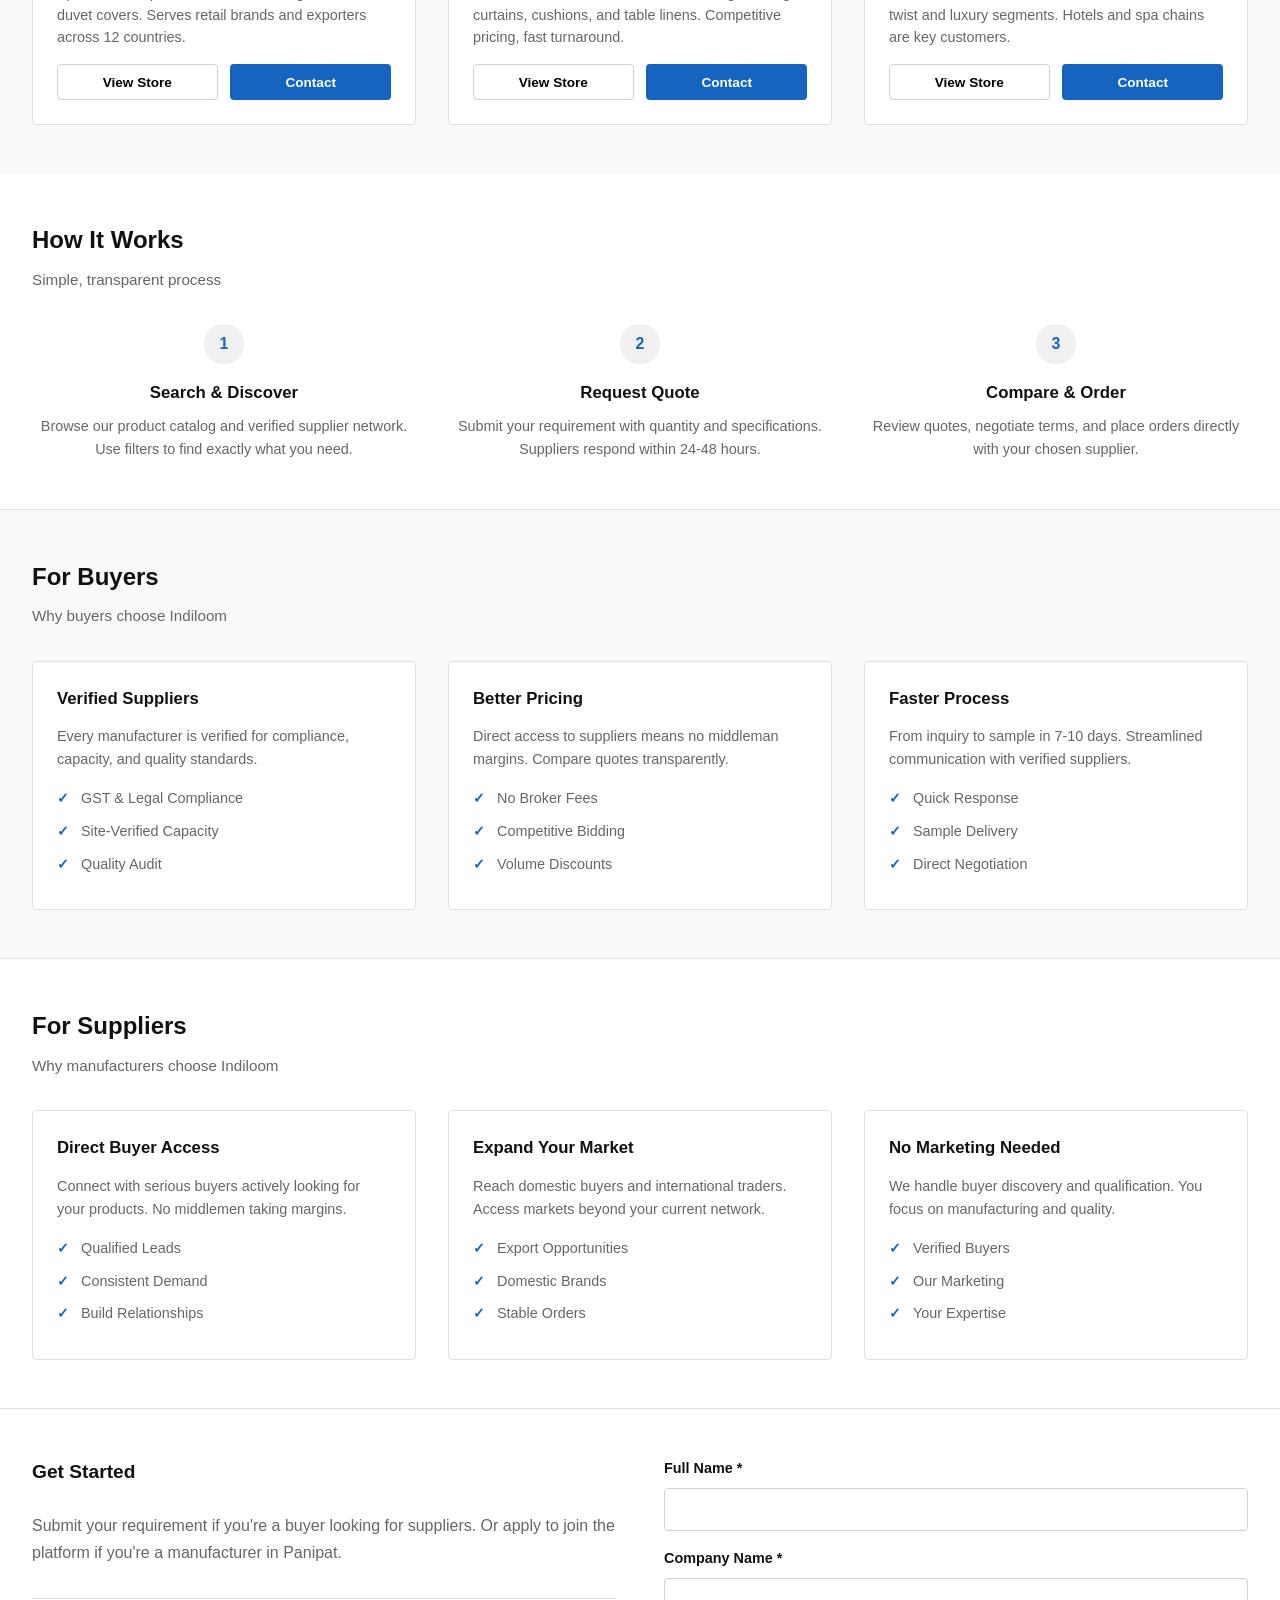
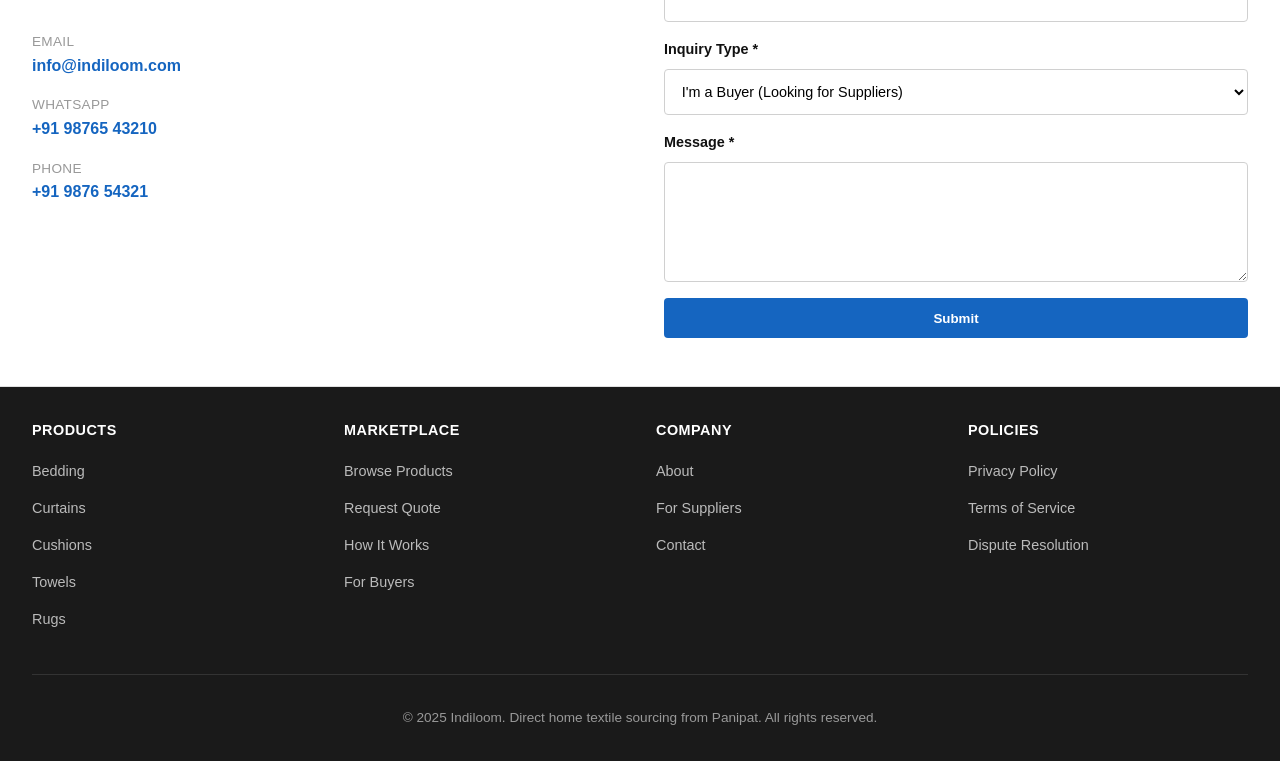
==== commit a292f13d: "Add admin panel with product/supplier management and fix supplier grid symmetry Features: - Admin pa" ====
--- a/index.html
+++ b/index.html
@@ -414,8 +414,9 @@
 
         .suppliers-grid {
             display: grid;
-            grid-template-columns: repeat(auto-fill, minmax(300px, 1fr));
+            grid-template-columns: repeat(auto-fit, minmax(320px, 1fr));
             gap: 2rem;
+            grid-auto-rows: 1fr;
         }
 
         .supplier-card {
@@ -424,6 +425,9 @@
             border-radius: 4px;
             padding: 1.5rem;
             transition: box-shadow 0.2s, border-color 0.2s;
+            display: flex;
+            flex-direction: column;
+            height: 100%;
         }
 
         .supplier-card:hover {
@@ -452,6 +456,14 @@
             color: #1565c0;
             font-weight: 600;
             margin-bottom: 1rem;
+        }
+
+        .supplier-description {
+            font-size: 0.9rem;
+            color: #666;
+            margin-bottom: 1rem;
+            flex: 1;
+            line-height: 1.5;
         }
 
         .supplier-stats {
@@ -460,6 +472,7 @@
             margin-bottom: 1.5rem;
             padding-bottom: 1rem;
             border-bottom: 1px solid #e0e0e0;
+            flex: 1;
         }
 
         .supplier-stat {
@@ -483,6 +496,7 @@
             display: grid;
             grid-template-columns: 1fr 1fr;
             gap: 0.8rem;
+            margin-top: auto;
         }
 
         /* HOW IT WORKS */
@@ -810,6 +824,7 @@
             <li><a href="about-us.html">About</a></li>
             <li><a href="for-buyers.html">For Buyers</a></li>
             <li><a href="for-suppliers.html">For Suppliers</a></li>
+            <li><a href="admin.html" style="color: #666; font-size: 0.85rem;">⚙️ Admin</a></li>
             <!-- <li><a href="contact.html">Contact</a></li> -->
             <li><button class="navbar-cta" onclick="window.location.href='contact.html'">Request Quote</button></li>
         </ul>
@@ -921,87 +936,8 @@
                 <p>Verified manufacturers from Panipat's textile hub</p>
             </div>
 
-            <div class="suppliers-grid">
-                <div class="supplier-card">
-                    <div class="supplier-header">
-                        <div class="supplier-name">Panipat Textiles Co.</div>
-                        <div class="supplier-location">📍 Panipat, Haryana</div>
-                    </div>
-                    <div class="supplier-spec">Bedding Specialist • Established 2008</div>
-                    <div class="supplier-stats">
-                        <div class="supplier-stat">
-                            <div class="supplier-stat-value">180+</div>
-                            <div class="supplier-stat-label">Products</div>
-                        </div>
-                        <div class="supplier-stat">
-                            <div class="supplier-stat-value">45</div>
-                            <div class="supplier-stat-label">Clients</div>
-                        </div>
-                        <div class="supplier-stat">
-                            <div class="supplier-stat-value">ISO 9001</div>
-                            <div class="supplier-stat-label">Certified</div>
-                        </div>
-                    </div>
-                    <p style="font-size: 0.9rem; color: #666; margin-bottom: 1rem;">Specialized in premium cotton bedding sheets and duvet covers. Serves retail brands and exporters across 12 countries.</p>
-                    <div class="supplier-actions">
-                        <button class="btn-secondary">View Store</button>
-                        <button class="btn-primary">Contact</button>
-                    </div>
-                </div>
-
-                <div class="supplier-card">
-                    <div class="supplier-header">
-                        <div class="supplier-name">Mill Direct Manufacturing</div>
-                        <div class="supplier-location">📍 Panipat, Haryana</div>
-                    </div>
-                    <div class="supplier-spec">Multi-Category • Established 2005</div>
-                    <div class="supplier-stats">
-                        <div class="supplier-stat">
-                            <div class="supplier-stat-value">260+</div>
-                            <div class="supplier-stat-label">Products</div>
-                        </div>
-                        <div class="supplier-stat">
-                            <div class="supplier-stat-value">62</div>
-                            <div class="supplier-stat-label">Clients</div>
-                        </div>
-                        <div class="supplier-stat">
-                            <div class="supplier-stat-value">ISO 9001</div>
-                            <div class="supplier-stat-label">Certified</div>
-                        </div>
-                    </div>
-                    <p style="font-size: 0.9rem; color: #666; margin-bottom: 1rem;">Full-service textile manufacturer covering bedding, curtains, cushions, and table linens. Competitive pricing, fast turnaround.</p>
-                    <div class="supplier-actions">
-                        <button class="btn-secondary">View Store</button>
-                        <button class="btn-primary">Contact</button>
-                    </div>
-                </div>
-
-                <div class="supplier-card">
-                    <div class="supplier-header">
-                        <div class="supplier-name">Imperial Towel Mills</div>
-                        <div class="supplier-location">📍 Panipat, Haryana</div>
-                    </div>
-                    <div class="supplier-spec">Towel Specialist • Established 2012</div>
-                    <div class="supplier-stats">
-                        <div class="supplier-stat">
-                            <div class="supplier-stat-value">95+</div>
-                            <div class="supplier-stat-label">Products</div>
-                        </div>
-                        <div class="supplier-stat">
-                            <div class="supplier-stat-value">28</div>
-                            <div class="supplier-stat-label">Clients</div>
-                        </div>
-                        <div class="supplier-stat">
-                            <div class="supplier-stat-value">ISO 9001</div>
-                            <div class="supplier-stat-label">Certified</div>
-                        </div>
-                    </div>
-                    <p style="font-size: 0.9rem; color: #666; margin-bottom: 1rem;">Premium towel manufacturer with focus on zero-twist and luxury segments. Hotels and spa chains are key customers.</p>
-                    <div class="supplier-actions">
-                        <button class="btn-secondary">View Store</button>
-                        <button class="btn-primary">Contact</button>
-                    </div>
-                </div>
+            <div class="suppliers-grid" id="suppliersGrid">
+                <!-- Suppliers rendered here by JavaScript -->
             </div>
         </div>
     </section>
@@ -1222,20 +1158,48 @@
     </footer>
 
     <script>
+        // INITIALIZE DATA FROM LOCALSTORAGE
+        function initializeData() {
+            if (!localStorage.getItem('indiloom_products')) {
+                const defaultProducts = [
+                    { id: 1, name: "Egyptian Cotton Sheets (400 TC)", category: "Bedding", material: "Cotton", price: 450, supplier: "Panipat Textiles Co.", icon: "🧵" },
+                    { id: 2, name: "Sateen Duvet Covers (Solid Color)", category: "Bedding", material: "Cotton", price: 380, supplier: "Mill Direct Manufacturing", icon: "🧵" },
+                    { id: 3, name: "Blackout Thermal Curtains", category: "Curtains", material: "Polyester", price: 280, supplier: "Premium Curtain Mills", icon: "🧵" },
+                    { id: 4, name: "Velvet Cushion Covers (45cm)", category: "Cushions", material: "Velvet", price: 320, supplier: "Artisan Textiles Panipat", icon: "🧵" },
+                    { id: 5, name: "Premium Bath Towels (Zero Twist)", category: "Towels", material: "Cotton", price: 180, supplier: "Imperial Towel Mills", icon: "🧵" },
+                    { id: 6, name: "Hand-Woven Kilim Rug (8x10 ft)", category: "Rugs", material: "Wool", price: 2800, supplier: "Heritage Rug Weavers", icon: "🧵" },
+                    { id: 7, name: "Jacquard Tablecloths (Damask)", category: "Table Linens", material: "Cotton", price: 420, supplier: "Elegant Table Textiles", icon: "🧵" },
+                    { id: 8, name: "Fitted Sheet Set (Deep Pocket)", category: "Bedding", material: "Cotton", price: 520, supplier: "Standard Sheet Manufacturing", icon: "🧵" },
+                    { id: 9, name: "Microfiber Pillows (Set of 2)", category: "Bedding", material: "Polyester", price: 250, supplier: "Comfort Home Textiles", icon: "🧵" },
+                    { id: 10, name: "Linen Tablecloths (Natural)", category: "Table Linens", material: "Cotton", price: 350, supplier: "Natural Textiles Ltd", icon: "🧵" },
+                ];
+                localStorage.setItem('indiloom_products', JSON.stringify(defaultProducts));
+            }
+            
+            if (!localStorage.getItem('indiloom_suppliers')) {
+                const defaultSuppliers = [
+                    { id: 1, name: "Panipat Textiles Co.", location: "Panipat, Haryana", spec: "Bedding Specialist • Established 2008", products: "180+", clients: "45", certified: "ISO 9001", description: "Specialized in premium cotton bedding sheets and duvet covers. Serves retail brands and exporters across 12 countries." },
+                    { id: 2, name: "Mill Direct Manufacturing", location: "Panipat, Haryana", spec: "Multi-Category • Established 2005", products: "260+", clients: "62", certified: "ISO 9001", description: "Full-service textile manufacturer covering bedding, curtains, cushions, and table linens. Competitive pricing, fast turnaround." },
+                    { id: 3, name: "Imperial Towel Mills", location: "Panipat, Haryana", spec: "Towel Specialist • Established 2012", products: "95+", clients: "28", certified: "ISO 9001", description: "Premium towel manufacturer with focus on zero-twist and luxury segments. Hotels and spa chains are key customers." },
+                ];
+                localStorage.setItem('indiloom_suppliers', JSON.stringify(defaultSuppliers));
+            }
+        }
+
+        initializeData();
+
+        // GET PRODUCTS FROM LOCALSTORAGE
+        function getProducts() {
+            return JSON.parse(localStorage.getItem('indiloom_products')) || [];
+        }
+
+        // GET SUPPLIERS FROM LOCALSTORAGE
+        function getSuppliers() {
+            return JSON.parse(localStorage.getItem('indiloom_suppliers')) || [];
+        }
+
         // PRODUCT DATABASE
-        const products = [
-            { id: 1, name: "Egyptian Cotton Sheets (400 TC)", category: "Bedding", material: "Cotton", price: 450, supplier: "Panipat Textiles Co.", icon: "🧵" },
-            { id: 2, name: "Sateen Duvet Covers (Solid Color)", category: "Bedding", material: "Cotton", price: 380, supplier: "Mill Direct Manufacturing", icon: "🧵" },
-            { id: 3, name: "Blackout Thermal Curtains", category: "Curtains", material: "Polyester", price: 280, supplier: "Premium Curtain Mills", icon: "🧵" },
-            { id: 4, name: "Velvet Cushion Covers (45cm)", category: "Cushions", material: "Velvet", price: 320, supplier: "Artisan Textiles Panipat", icon: "🧵" },
-            { id: 5, name: "Premium Bath Towels (Zero Twist)", category: "Towels", material: "Cotton", price: 180, supplier: "Imperial Towel Mills", icon: "🧵" },
-            { id: 6, name: "Hand-Woven Kilim Rug (8x10 ft)", category: "Rugs", material: "Wool", price: 2800, supplier: "Heritage Rug Weavers", icon: "🧵" },
-            { id: 7, name: "Jacquard Tablecloths (Damask)", category: "Table Linens", material: "Cotton", price: 420, supplier: "Elegant Table Textiles", icon: "🧵" },
-            { id: 8, name: "Fitted Sheet Set (Deep Pocket)", category: "Bedding", material: "Cotton", price: 520, supplier: "Standard Sheet Manufacturing", icon: "🧵" },
-            { id: 9, name: "Microfiber Pillows (Set of 2)", category: "Bedding", material: "Polyester", price: 250, supplier: "Comfort Home Textiles", icon: "🧵" },
-            { id: 10, name: "Linen Tablecloths (Natural)", category: "Table Linens", material: "Cotton", price: 350, supplier: "Natural Textiles Ltd", icon: "🧵" },
-        ];
-
+        let products = getProducts();
         let filteredProducts = [...products];
 
         function updateFilters() {
@@ -1311,6 +1275,45 @@
             `).join('');
         }
 
+        function renderSuppliers() {
+            const suppliers = getSuppliers();
+            const grid = document.getElementById('suppliersGrid');
+
+            if (suppliers.length === 0) {
+                grid.innerHTML = '<div class="no-results" style="grid-column: 1 / -1; padding: 2rem;">No suppliers available yet.</div>';
+                return;
+            }
+
+            grid.innerHTML = suppliers.map(supplier => `
+                <div class="supplier-card">
+                    <div class="supplier-header">
+                        <div class="supplier-name">${supplier.name}</div>
+                        <div class="supplier-location">📍 ${supplier.location}</div>
+                    </div>
+                    <div class="supplier-spec">${supplier.spec}</div>
+                    <div class="supplier-stats">
+                        <div class="supplier-stat">
+                            <div class="supplier-stat-value">${supplier.products}</div>
+                            <div class="supplier-stat-label">Products</div>
+                        </div>
+                        <div class="supplier-stat">
+                            <div class="supplier-stat-value">${supplier.clients}</div>
+                            <div class="supplier-stat-label">Clients</div>
+                        </div>
+                        <div class="supplier-stat">
+                            <div class="supplier-stat-value">${supplier.certified}</div>
+                            <div class="supplier-stat-label">Certified</div>
+                        </div>
+                    </div>
+                    <div class="supplier-description">${supplier.description}</div>
+                    <div class="supplier-actions">
+                        <button class="btn-secondary">View Store</button>
+                        <button class="btn-primary">Contact</button>
+                    </div>
+                </div>
+            `).join('');
+        }
+
         function sortProducts(method) {
             const sorted = [...filteredProducts];
             switch(method) {
@@ -1368,6 +1371,7 @@
 
         // Initial render
         renderProducts();
+        renderSuppliers();
     </script>
 </body>
 </html>
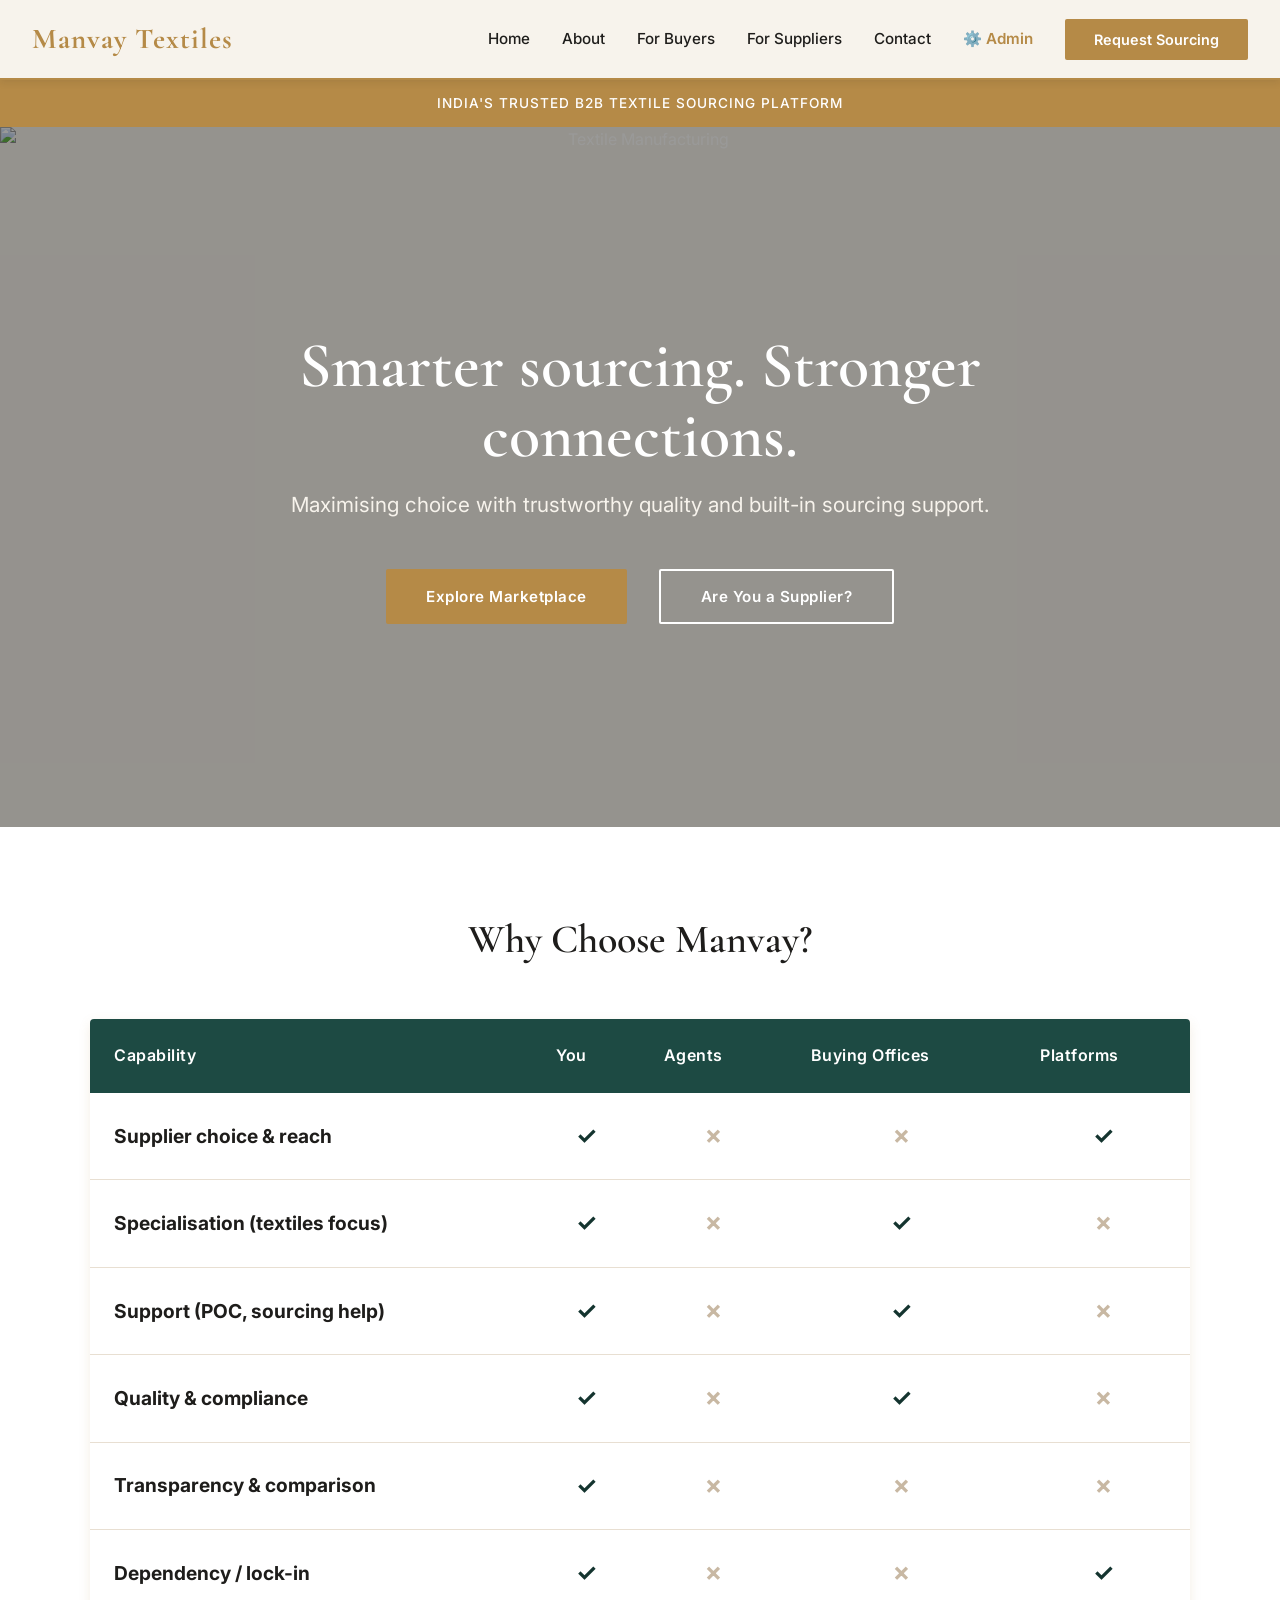
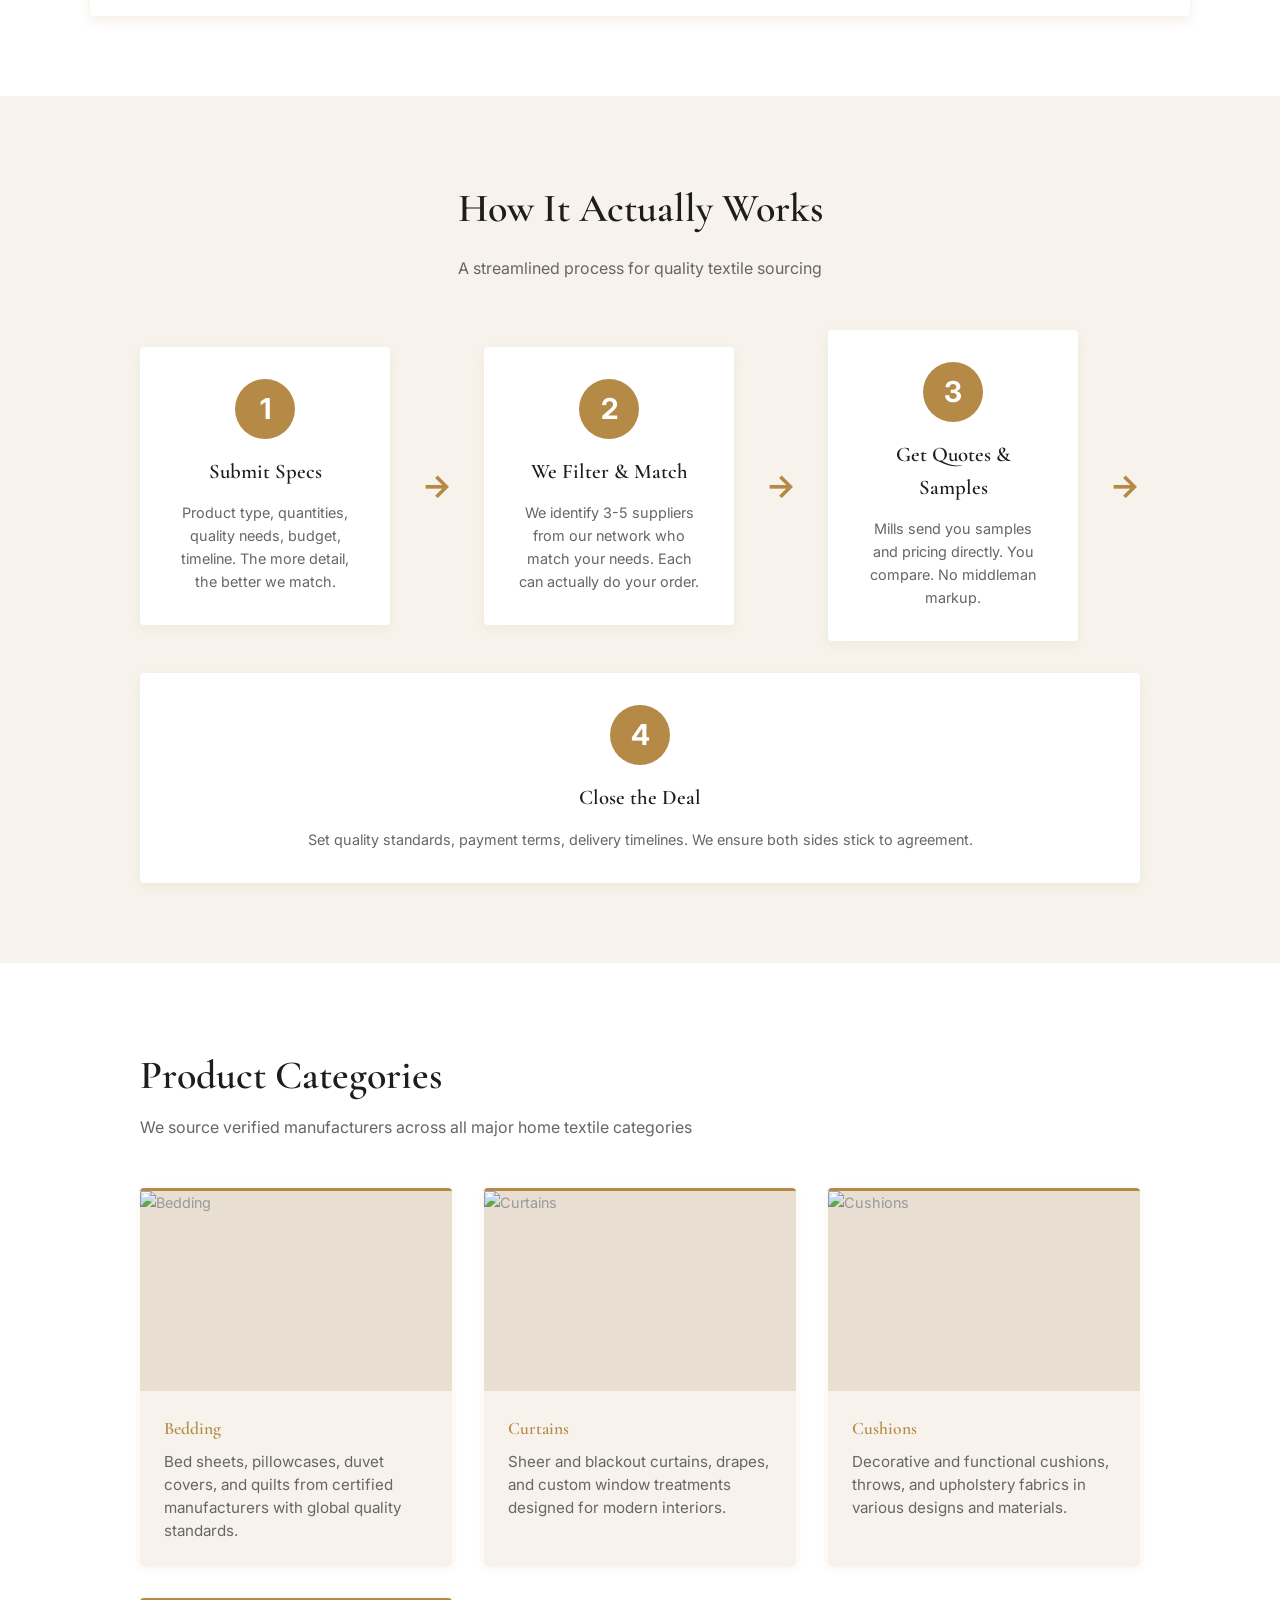
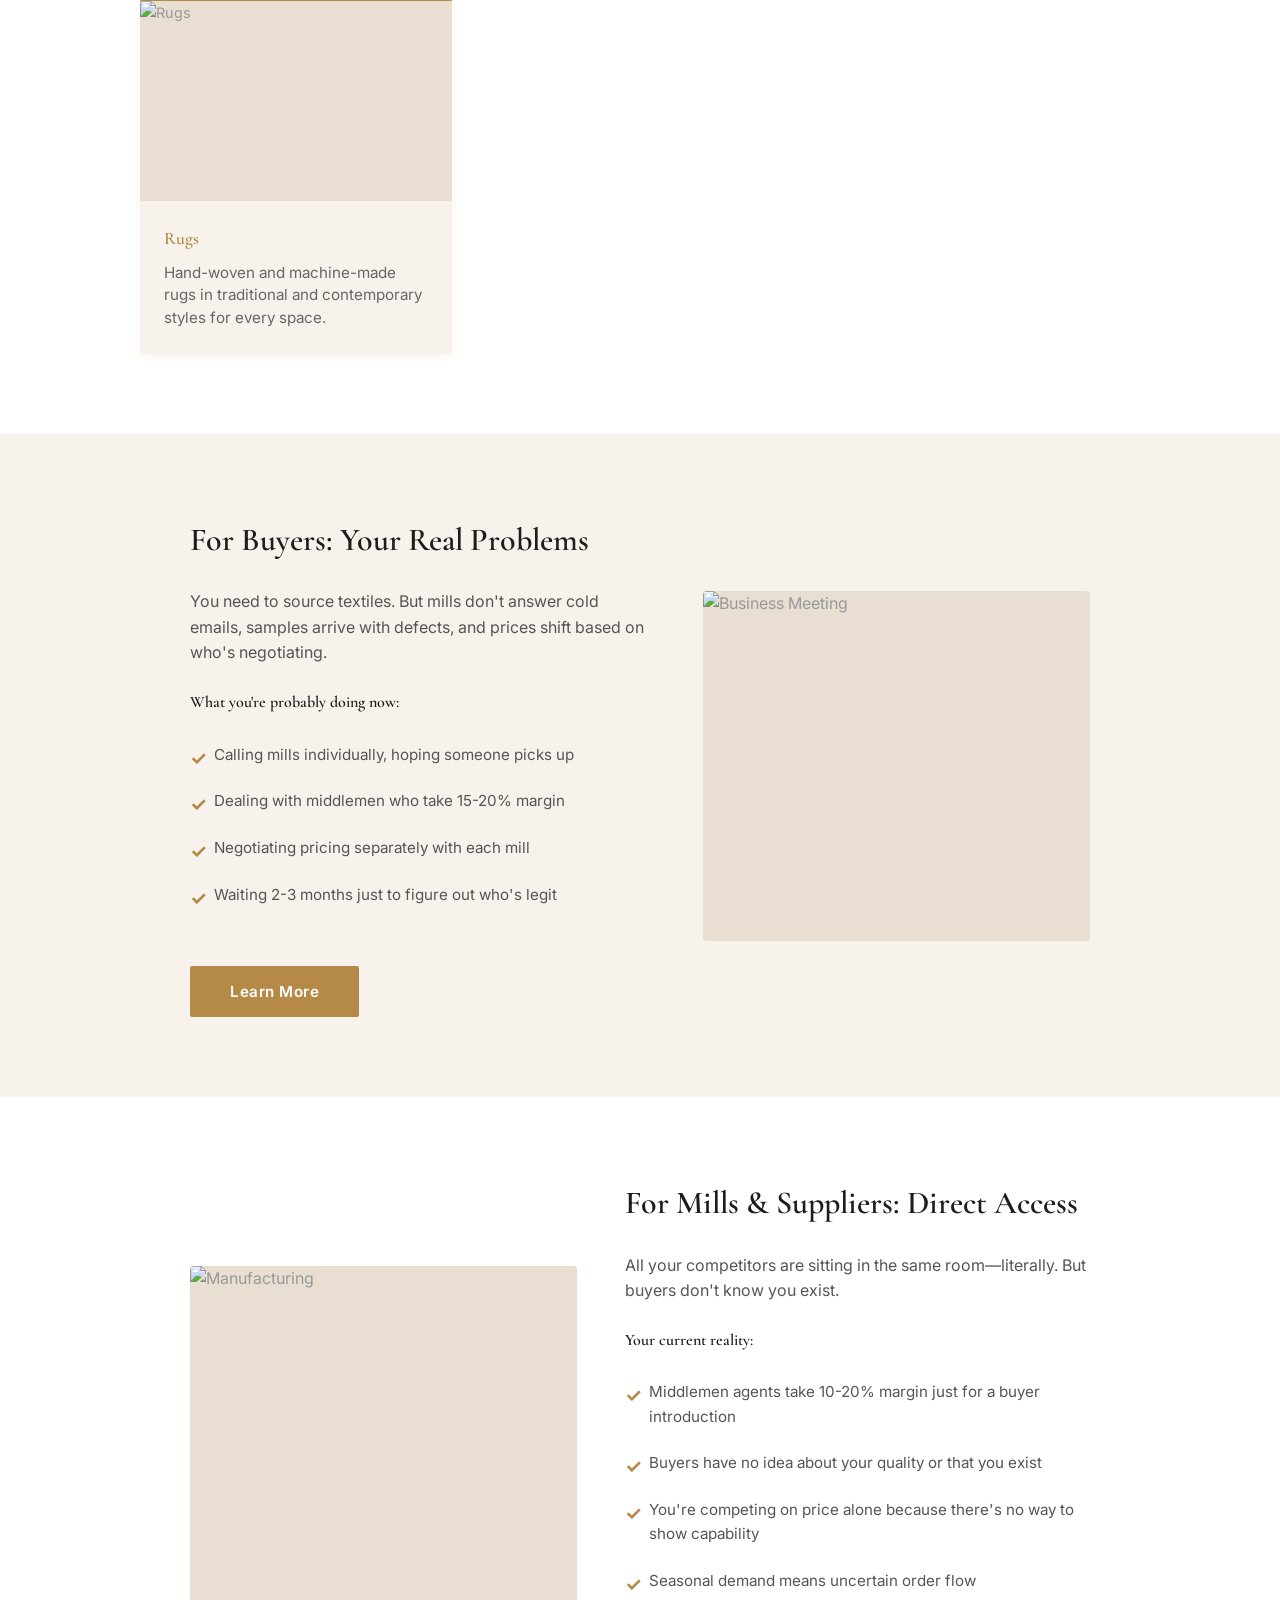
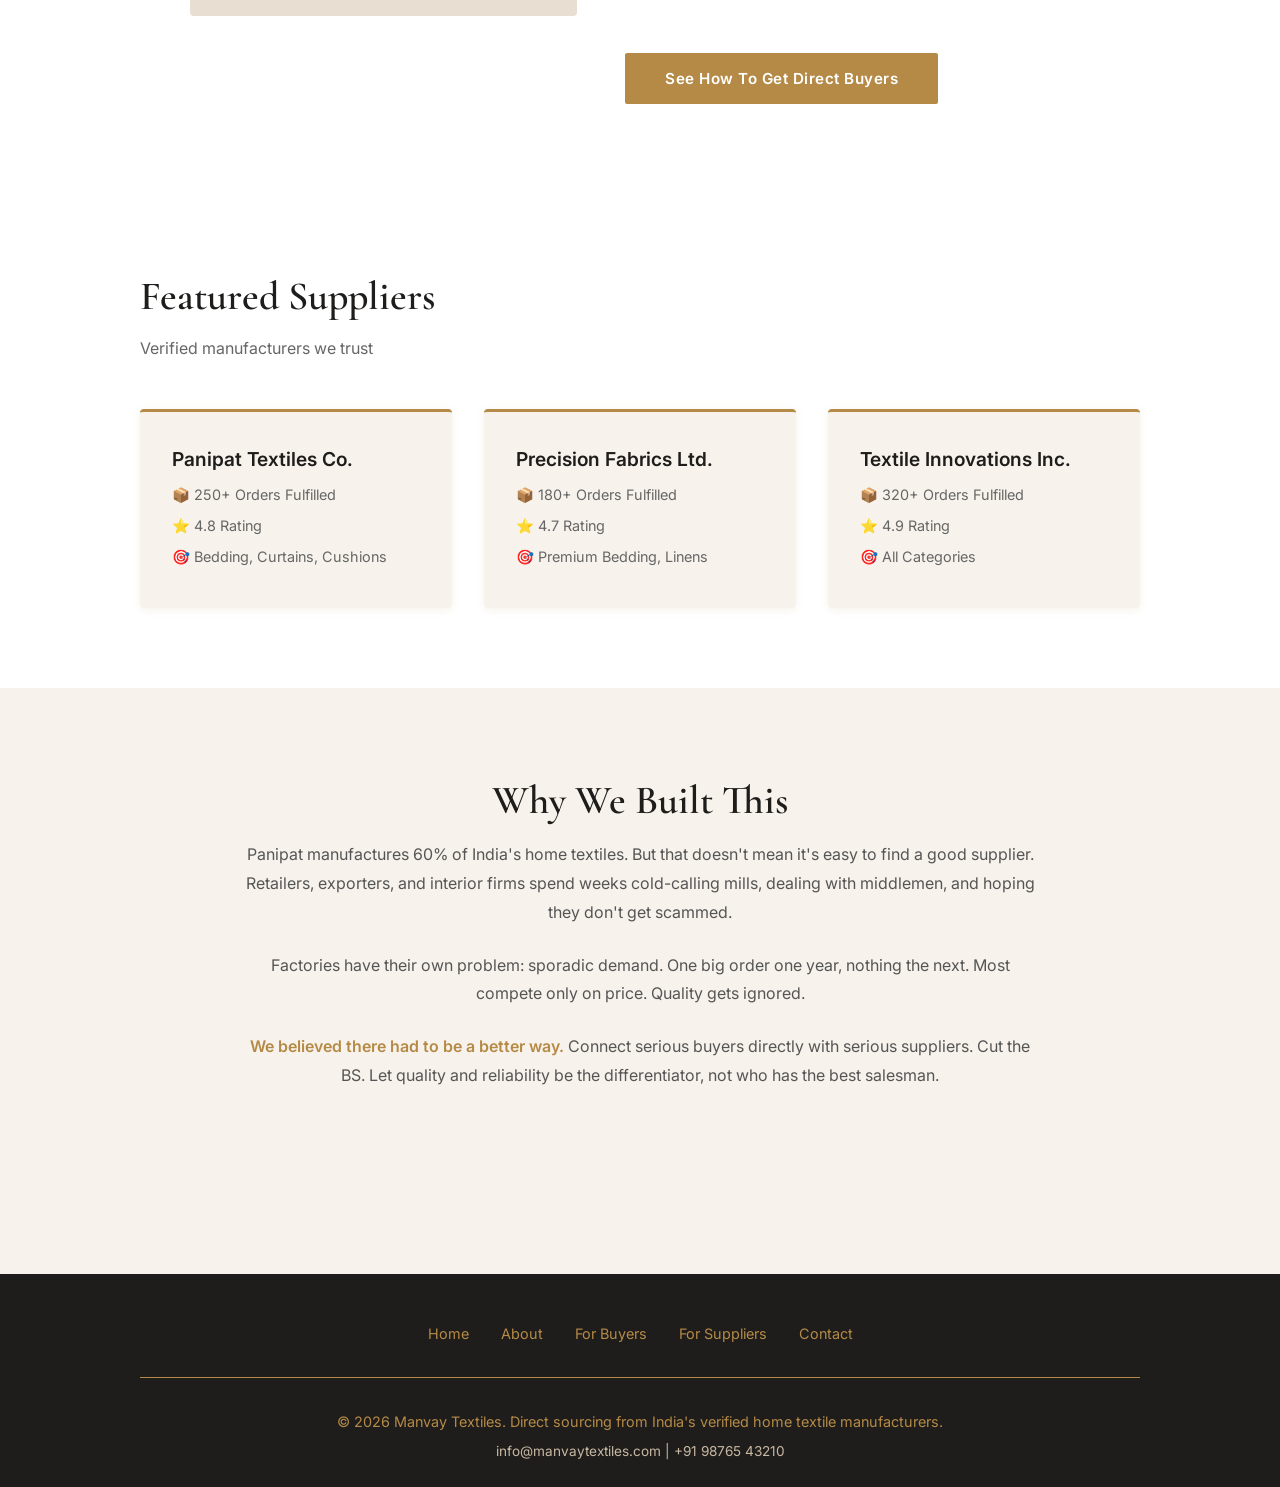
==== commit 3dedd7f3: "Complete rebranding to Manvay Textiles with new brand identity, admin panel, and redesigned homepage" ====
--- a/index.html
+++ b/index.html
@@ -3,1375 +3,317 @@
 <head>
     <meta charset="UTF-8">
     <meta name="viewport" content="width=device-width, initial-scale=1.0">
-    <title>Indiloom - Home Textile Sourcing Platform</title>
-    <style>
-        * {
-            margin: 0;
-            padding: 0;
-            box-sizing: border-box;
-        }
-
-        body {
-            font-family: -apple-system, BlinkMacSystemFont, 'Segoe UI', Roboto, sans-serif;
-            background: #ffffff;
-            color: #111;
-            line-height: 1.6;
-        }
-
-        /* NAVBAR */
-        .navbar {
-            display: flex;
-            align-items: center;
-            justify-content: space-between;
-            padding: 1rem 2rem;
-            background: #f9f9f9;
-            border-bottom: 1px solid #e0e0e0;
-            position: sticky;
-            top: 0;
-            z-index: 1000;
-        }
-
-        .navbar-logo {
-            font-size: 1.4rem;
-            font-weight: 700;
-            color: #111;
-            text-decoration: none;
-            letter-spacing: -0.5px;
-        }
-
-        .navbar-menu {
-            display: flex;
-            list-style: none;
-            gap: 2rem;
-            align-items: center;
-        }
-
-        .navbar-menu a {
-            text-decoration: none;
-            color: #111;
-            font-size: 0.95rem;
-            transition: color 0.2s;
-        }
-
-        .navbar-menu a:hover {
-            color: #1565c0;
-        }
-
-        .navbar-cta {
-            background: #1565c0;
-            color: white;
-            border: none;
-            padding: 0.6rem 1.2rem;
-            border-radius: 4px;
-            cursor: pointer;
-            font-size: 0.9rem;
-            font-weight: 600;
-            transition: background 0.2s;
-        }
-
-        .navbar-cta:hover {
-            background: #0d47a1;
-        }
-
-        .mobile-menu-toggle {
-            display: none;
-            background: none;
-            border: none;
-            font-size: 1.5rem;
-            cursor: pointer;
-        }
-
-        /* HERO SEARCH */
-        .hero-search {
-            padding: 3rem 2rem;
-            background: white;
-            text-align: center;
-        }
-
-        .hero-search h1 {
-            font-size: 2rem;
-            margin-bottom: 0.5rem;
-            font-weight: 700;
-        }
-
-        .hero-search p {
-            color: #666;
-            margin-bottom: 2rem;
-            font-size: 1rem;
-        }
-
-        .hero-search-bar {
-            max-width: 600px;
-            margin: 0 auto 2rem;
-        }
-
-        .hero-search-bar input {
-            width: 100%;
-            padding: 1rem;
-            font-size: 1rem;
-            border: 1px solid #d0d0d0;
-            border-radius: 4px;
-            background: #f9f9f9;
-        }
-
-        .hero-search-bar input:focus {
-            outline: none;
-            border-color: #1565c0;
-            background: white;
-        }
-
-        .quick-categories {
-            display: flex;
-            gap: 1rem;
-            justify-content: center;
-            flex-wrap: wrap;
-            max-width: 600px;
-            margin: 0 auto;
-        }
-
-        .category-pill {
-            padding: 0.6rem 1.2rem;
-            border: 1px solid #d0d0d0;
-            background: white;
-            border-radius: 20px;
-            cursor: pointer;
-            font-size: 0.9rem;
-            transition: all 0.2s;
-        }
-
-        .category-pill:hover {
-            border-color: #1565c0;
-            background: #f0f5ff;
-        }
-
-        .category-pill.active {
-            background: #1565c0;
-            color: white;
-            border-color: #1565c0;
-        }
-
-        /* MAIN CONTENT */
-        .main-container {
-            display: grid;
-            grid-template-columns: 250px 1fr;
-            gap: 2rem;
-            padding: 2rem;
-            max-width: 1400px;
-            margin: 0 auto;
-        }
-
-        /* SIDEBAR FILTERS */
-        .filters {
-            background: #f9f9f9;
-            padding: 1.5rem;
-            border-radius: 4px;
-            height: fit-content;
-            border: 1px solid #e0e0e0;
-        }
-
-        .filters h3 {
-            font-size: 0.95rem;
-            font-weight: 700;
-            margin-bottom: 1.5rem;
-            text-transform: uppercase;
-            letter-spacing: 0.5px;
-            color: #111;
-        }
-
-        .filter-section {
-            margin-bottom: 1.5rem;
-        }
-
-        .filter-section-title {
-            font-size: 0.85rem;
-            font-weight: 600;
-            margin-bottom: 0.8rem;
-            color: #666;
-            text-transform: uppercase;
-            letter-spacing: 0.3px;
-        }
-
-        .filter-option {
-            display: flex;
-            align-items: center;
-            margin-bottom: 0.6rem;
-            font-size: 0.9rem;
-        }
-
-        .filter-option input[type="checkbox"] {
-            margin-right: 0.6rem;
-            cursor: pointer;
-        }
-
-        .filter-option label {
-            cursor: pointer;
-            flex: 1;
-        }
-
-        .filter-option input[type="range"] {
-            width: 100%;
-            margin-top: 0.5rem;
-        }
-
-        .reset-filters {
-            background: none;
-            border: 1px solid #d0d0d0;
-            color: #1565c0;
-            padding: 0.5rem 1rem;
-            border-radius: 4px;
-            cursor: pointer;
-            font-size: 0.85rem;
-            width: 100%;
-            margin-top: 1rem;
-        }
-
-        .reset-filters:hover {
-            background: #f0f5ff;
-        }
-
-        /* PRODUCTS GRID */
-        .products-section {
-            flex: 1;
-        }
-
-        .products-header {
-            display: flex;
-            justify-content: space-between;
-            align-items: center;
-            margin-bottom: 1.5rem;
-        }
-
-        .products-count {
-            font-size: 0.95rem;
-            color: #666;
-        }
-
-        .sort-dropdown {
-            padding: 0.5rem 1rem;
-            border: 1px solid #d0d0d0;
-            border-radius: 4px;
-            font-size: 0.9rem;
-            background: white;
-            cursor: pointer;
-        }
-
-        .products-grid {
-            display: grid;
-            grid-template-columns: repeat(auto-fill, minmax(320px, 1fr));
-            gap: 1.5rem;
-        }
-
-        .no-results {
-            text-align: center;
-            padding: 3rem 1rem;
-            color: #999;
-            grid-column: 1 / -1;
-        }
-
-        /* PRODUCT CARD */
-        .product-card {
-            border: 1px solid #e0e0e0;
-            border-radius: 4px;
-            overflow: hidden;
-            transition: box-shadow 0.2s, border-color 0.2s;
-            background: white;
-        }
-
-        .product-card:hover {
-            border-color: #c0c0c0;
-            box-shadow: 0 2px 8px rgba(0, 0, 0, 0.06);
-        }
-
-        .product-image {
-            height: 200px;
-            background: #f0f0f0;
-            display: flex;
-            align-items: center;
-            justify-content: center;
-            color: #ccc;
-            font-size: 3rem;
-        }
-
-        .product-content {
-            padding: 1.2rem;
-        }
-
-        .product-category {
-            font-size: 0.75rem;
-            font-weight: 700;
-            color: #1565c0;
-            text-transform: uppercase;
-            letter-spacing: 0.5px;
-            margin-bottom: 0.5rem;
-        }
-
-        .product-name {
-            font-size: 1rem;
-            font-weight: 600;
-            margin-bottom: 0.5rem;
-            color: #111;
-            line-height: 1.4;
-        }
-
-        .product-meta {
-            font-size: 0.85rem;
-            color: #666;
-            margin-bottom: 0.8rem;
-            display: grid;
-            grid-template-columns: 1fr 1fr;
-            gap: 0.5rem;
-        }
-
-        .product-meta-item {
-            display: flex;
-            flex-direction: column;
-        }
-
-        .product-meta-label {
-            font-size: 0.75rem;
-            color: #999;
-            text-transform: uppercase;
-            letter-spacing: 0.3px;
-        }
-
-        .product-meta-value {
-            font-weight: 600;
-            color: #222;
-        }
-
-        .product-supplier {
-            font-size: 0.85rem;
-            color: #1565c0;
-            margin-bottom: 1rem;
-            font-weight: 600;
-        }
-
-        .product-actions {
-            display: grid;
-            grid-template-columns: 1fr 1fr;
-            gap: 0.8rem;
-        }
-
-        .btn-secondary {
-            padding: 0.6rem 1rem;
-            border: 1px solid #d0d0d0;
-            background: white;
-            border-radius: 4px;
-            cursor: pointer;
-            font-size: 0.85rem;
-            font-weight: 600;
-            transition: all 0.2s;
-        }
-
-        .btn-secondary:hover {
-            border-color: #1565c0;
-            background: #f0f5ff;
-        }
-
-        .btn-primary {
-            padding: 0.6rem 1rem;
-            background: #1565c0;
-            color: white;
-            border: none;
-            border-radius: 4px;
-            cursor: pointer;
-            font-size: 0.85rem;
-            font-weight: 600;
-            transition: background 0.2s;
-        }
-
-        .btn-primary:hover {
-            background: #0d47a1;
-        }
-
-        /* SUPPLIERS SECTION */
-        .suppliers-section {
-            padding: 3rem 2rem;
-            background: #f9f9f9;
-            border-top: 1px solid #e0e0e0;
-            margin-top: 3rem;
-        }
-
-        .section-container {
-            max-width: 1400px;
-            margin: 0 auto;
-        }
-
-        .section-header {
-            margin-bottom: 2rem;
-        }
-
-        .section-header h2 {
-            font-size: 1.5rem;
-            font-weight: 700;
-            margin-bottom: 0.5rem;
-        }
-
-        .section-header p {
-            color: #666;
-            font-size: 0.95rem;
-        }
-
-        .suppliers-grid {
-            display: grid;
-            grid-template-columns: repeat(auto-fit, minmax(320px, 1fr));
-            gap: 2rem;
-            grid-auto-rows: 1fr;
-        }
-
-        .supplier-card {
-            background: white;
-            border: 1px solid #e0e0e0;
-            border-radius: 4px;
-            padding: 1.5rem;
-            transition: box-shadow 0.2s, border-color 0.2s;
-            display: flex;
-            flex-direction: column;
-            height: 100%;
-        }
-
-        .supplier-card:hover {
-            border-color: #c0c0c0;
-            box-shadow: 0 2px 8px rgba(0, 0, 0, 0.06);
-        }
-
-        .supplier-header {
-            margin-bottom: 1rem;
-        }
-
-        .supplier-name {
-            font-size: 1.1rem;
-            font-weight: 700;
-            color: #111;
-            margin-bottom: 0.3rem;
-        }
-
-        .supplier-location {
-            font-size: 0.85rem;
-            color: #666;
-        }
-
-        .supplier-spec {
-            font-size: 0.9rem;
-            color: #1565c0;
-            font-weight: 600;
-            margin-bottom: 1rem;
-        }
-
-        .supplier-description {
-            font-size: 0.9rem;
-            color: #666;
-            margin-bottom: 1rem;
-            flex: 1;
-            line-height: 1.5;
-        }
-
-        .supplier-stats {
-            display: flex;
-            gap: 1rem;
-            margin-bottom: 1.5rem;
-            padding-bottom: 1rem;
-            border-bottom: 1px solid #e0e0e0;
-            flex: 1;
-        }
-
-        .supplier-stat {
-            flex: 1;
-        }
-
-        .supplier-stat-value {
-            font-size: 1.2rem;
-            font-weight: 700;
-            color: #111;
-        }
-
-        .supplier-stat-label {
-            font-size: 0.75rem;
-            color: #999;
-            text-transform: uppercase;
-            letter-spacing: 0.3px;
-        }
-
-        .supplier-actions {
-            display: grid;
-            grid-template-columns: 1fr 1fr;
-            gap: 0.8rem;
-            margin-top: auto;
-        }
-
-        /* HOW IT WORKS */
-        .how-it-works {
-            padding: 3rem 2rem;
-            background: white;
-        }
-
-        .steps-grid {
-            display: grid;
-            grid-template-columns: repeat(auto-fit, minmax(250px, 1fr));
-            gap: 2rem;
-            margin-top: 2rem;
-        }
-
-        .step {
-            text-align: center;
-        }
-
-        .step-number {
-            display: inline-flex;
-            width: 40px;
-            height: 40px;
-            align-items: center;
-            justify-content: center;
-            background: #f0f0f0;
-            border-radius: 50%;
-            font-weight: 700;
-            color: #1565c0;
-            margin-bottom: 1rem;
-        }
-
-        .step h3 {
-            font-size: 1.05rem;
-            font-weight: 700;
-            margin-bottom: 0.5rem;
-        }
-
-        .step p {
-            color: #666;
-            font-size: 0.9rem;
-        }
-
-        /* BENEFITS SECTION */
-        .benefits-section {
-            padding: 3rem 2rem;
-            background: #f9f9f9;
-            border-top: 1px solid #e0e0e0;
-        }
-
-        .benefits-grid {
-            display: grid;
-            grid-template-columns: repeat(auto-fit, minmax(300px, 1fr));
-            gap: 2rem;
-            margin-top: 2rem;
-        }
-
-        .benefit-block {
-            background: white;
-            padding: 1.5rem;
-            border-radius: 4px;
-            border: 1px solid #e0e0e0;
-        }
-
-        .benefit-block h3 {
-            font-size: 1.05rem;
-            font-weight: 700;
-            margin-bottom: 0.8rem;
-        }
-
-        .benefit-block p {
-            color: #666;
-            font-size: 0.9rem;
-            margin-bottom: 1rem;
-        }
-
-        .benefit-list {
-            list-style: none;
-        }
-
-        .benefit-list li {
-            font-size: 0.9rem;
-            color: #666;
-            margin-bottom: 0.6rem;
-            padding-left: 1.5rem;
-            position: relative;
-        }
-
-        .benefit-list li:before {
-            content: "✓";
-            position: absolute;
-            left: 0;
-            color: #1565c0;
-            font-weight: 700;
-        }
-
-        /* CONTACT SECTION */
-        .contact-section {
-            padding: 3rem 2rem;
-            background: white;
-            border-top: 1px solid #e0e0e0;
-        }
-
-        .contact-wrapper {
-            max-width: 1400px;
-            margin: 0 auto;
-            display: grid;
-            grid-template-columns: 1fr 1fr;
-            gap: 3rem;
-        }
-
-        .contact-info h3 {
-            font-size: 1.2rem;
-            font-weight: 700;
-            margin-bottom: 1.5rem;
-        }
-
-        .contact-info p {
-            color: #666;
-            margin-bottom: 1rem;
-            line-height: 1.7;
-        }
-
-        .contact-details {
-            margin-top: 2rem;
-            padding-top: 2rem;
-            border-top: 1px solid #e0e0e0;
-        }
-
-        .contact-detail {
-            margin-bottom: 1rem;
-        }
-
-        .contact-detail-label {
-            font-size: 0.85rem;
-            color: #999;
-            text-transform: uppercase;
-            letter-spacing: 0.3px;
-        }
-
-        .contact-detail-value {
-            font-weight: 600;
-            color: #1565c0;
-        }
-
-        .contact-form {
-            display: grid;
-            gap: 1rem;
-        }
-
-        .form-group {
-            display: grid;
-            gap: 0.5rem;
-        }
-
-        .form-group label {
-            font-size: 0.9rem;
-            font-weight: 600;
-        }
-
-        .form-group input,
-        .form-group textarea,
-        .form-group select {
-            padding: 0.8rem;
-            border: 1px solid #d0d0d0;
-            border-radius: 4px;
-            font-family: inherit;
-            font-size: 0.9rem;
-            background: white;
-        }
-
-        .form-group input:focus,
-        .form-group textarea:focus,
-        .form-group select:focus {
-            outline: none;
-            border-color: #1565c0;
-            box-shadow: 0 0 0 2px rgba(21, 101, 192, 0.1);
-        }
-
-        .form-group textarea {
-            min-height: 120px;
-            resize: vertical;
-        }
-
-        .form-submit {
-            background: #1565c0;
-            color: white;
-            border: none;
-            padding: 0.8rem 1.5rem;
-            border-radius: 4px;
-            cursor: pointer;
-            font-weight: 600;
-            transition: background 0.2s;
-        }
-
-        .form-submit:hover {
-            background: #0d47a1;
-        }
-
-        /* FOOTER */
-        .footer {
-            background: #1a1a1a;
-            color: #fff;
-            padding: 2rem;
-            border-top: 1px solid #e0e0e0;
-        }
-
-        .footer-content {
-            max-width: 1400px;
-            margin: 0 auto;
-            display: grid;
-            grid-template-columns: repeat(auto-fit, minmax(200px, 1fr));
-            gap: 2rem;
-        }
-
-        .footer-section h4 {
-            font-size: 0.9rem;
-            font-weight: 700;
-            margin-bottom: 1rem;
-            text-transform: uppercase;
-            letter-spacing: 0.5px;
-        }
-
-        .footer-section ul {
-            list-style: none;
-        }
-
-        .footer-section li {
-            margin-bottom: 0.7rem;
-        }
-
-        .footer-section a {
-            color: #bbb;
-            text-decoration: none;
-            font-size: 0.9rem;
-            transition: color 0.2s;
-        }
-
-        .footer-section a:hover {
-            color: #1565c0;
-        }
-
-        .footer-bottom {
-            margin-top: 2rem;
-            padding-top: 2rem;
-            border-top: 1px solid #333;
-            text-align: center;
-            color: #999;
-            font-size: 0.85rem;
-        }
-
-        /* RESPONSIVE */
-        @media (max-width: 768px) {
-            .navbar {
-                flex-wrap: wrap;
-                gap: 1rem;
-                padding: 1rem;
-            }
-
-            .navbar-logo {
-                flex: 1;
-                min-width: 100%;
-            }
-
-            .navbar-menu {
-                display: none;
-                flex-direction: column;
-                gap: 1rem;
-                width: 100%;
-            }
-
-            .navbar-menu.active {
-                display: flex;
-            }
-
-            .mobile-menu-toggle {
-                display: block;
-            }
-
-            .main-container {
-                grid-template-columns: 1fr;
-            }
-
-            .filters {
-                display: grid;
-                grid-template-columns: repeat(auto-fit, minmax(150px, 1fr));
-                gap: 1rem;
-            }
-
-            .products-grid {
-                grid-template-columns: repeat(auto-fill, minmax(280px, 1fr));
-            }
-
-            .contact-wrapper {
-                grid-template-columns: 1fr;
-            }
-
-            .hero-search h1 {
-                font-size: 1.5rem;
-            }
-
-            .quick-categories {
-                gap: 0.8rem;
-            }
-
-            .category-pill {
-                padding: 0.5rem 1rem;
-                font-size: 0.85rem;
-            }
-
-            .suppliers-grid,
-            .benefits-grid,
-            .steps-grid {
-                grid-template-columns: 1fr;
-            }
-        }
-    </style>
+    <title>Manvay Textiles - Smarter Sourcing. Stronger Connections.</title>
+    <link rel="stylesheet" href="styles.css">
 </head>
 <body>
     <!-- NAVBAR -->
     <nav class="navbar">
-        <a href="index.html" class="navbar-logo">Indiloom</a>
-        <button class="mobile-menu-toggle" id="menuToggle">☰</button>
-        <ul class="navbar-menu" id="menu">
+        <a href="index.html" class="navbar-logo">Manvay Textiles</a>
+        <button class="mobile-menu-toggle" id="mobileMenuToggle">☰</button>
+        <ul class="navbar-menu" id="navbarMenu">
+            <li><a href="index.html">Home</a></li>
             <li><a href="about-us.html">About</a></li>
             <li><a href="for-buyers.html">For Buyers</a></li>
             <li><a href="for-suppliers.html">For Suppliers</a></li>
-            <li><a href="admin.html" style="color: #666; font-size: 0.85rem;">⚙️ Admin</a></li>
-            <!-- <li><a href="contact.html">Contact</a></li> -->
-            <li><button class="navbar-cta" onclick="window.location.href='contact.html'">Request Quote</button></li>
+            <li><a href="contact.html">Contact</a></li>
+            <li><a href="admin.html" style="color: #B58A47; font-weight: 600;">⚙️ Admin</a></li>
+            <li><button class="navbar-cta" onclick="window.location.href='contact.html'">Request Sourcing</button></li>
         </ul>
     </nav>
 
-    <!-- HERO SEARCH -->
-    <section class="hero-search">
-        <h1>Discover Home Textile Manufacturers</h1>
-        <p>Access verified suppliers in Panipat. Find products, compare pricing, request quotes.</p>
-        <div class="hero-search-bar">
-            <input type="text" id="heroSearchInput" placeholder="Search fabrics, products, suppliers…" onkeyup="updateFilters()">
-        </div>
-        <div class="quick-categories">
-            <div class="category-pill active" onclick="filterByCategory('All')">All</div>
-            <div class="category-pill" onclick="filterByCategory('Bedding')">Bedding</div>
-            <div class="category-pill" onclick="filterByCategory('Curtains')">Curtains</div>
-            <div class="category-pill" onclick="filterByCategory('Cushions')">Cushions</div>
-            <div class="category-pill" onclick="filterByCategory('Towels')">Towels</div>
-            <div class="category-pill" onclick="filterByCategory('Rugs')">Rugs</div>
-        </div>
-    </section>
-
-    <!-- MAIN CONTENT -->
-    <div class="main-container">
-        <!-- FILTERS -->
-        <aside class="filters">
-            <h3>Filters</h3>
-
-            <div class="filter-section">
-                <div class="filter-section-title">Category</div>
-                <div class="filter-option">
-                    <input type="checkbox" id="cat-all" checked onchange="updateFilters()">
-                    <label for="cat-all">All Categories</label>
-                </div>
-                <div class="filter-option">
-                    <input type="checkbox" id="cat-bedding" onchange="updateFilters()">
-                    <label for="cat-bedding">Bedding</label>
-                </div>
-                <div class="filter-option">
-                    <input type="checkbox" id="cat-curtains" onchange="updateFilters()">
-                    <label for="cat-curtains">Curtains</label>
-                </div>
-                <div class="filter-option">
-                    <input type="checkbox" id="cat-cushions" onchange="updateFilters()">
-                    <label for="cat-cushions">Cushions</label>
-                </div>
-                <div class="filter-option">
-                    <input type="checkbox" id="cat-towels" onchange="updateFilters()">
-                    <label for="cat-towels">Towels</label>
-                </div>
-                <div class="filter-option">
-                    <input type="checkbox" id="cat-rugs" onchange="updateFilters()">
-                    <label for="cat-rugs">Rugs</label>
-                </div>
-            </div>
-
-            <div class="filter-section">
-                <div class="filter-section-title">Material</div>
-                <div class="filter-option">
-                    <input type="checkbox" id="mat-cotton" onchange="updateFilters()">
-                    <label for="mat-cotton">Cotton</label>
-                </div>
-                <div class="filter-option">
-                    <input type="checkbox" id="mat-polyester" onchange="updateFilters()">
-                    <label for="mat-polyester">Polyester</label>
-                </div>
-                <div class="filter-option">
-                    <input type="checkbox" id="mat-wool" onchange="updateFilters()">
-                    <label for="mat-wool">Wool</label>
-                </div>
-            </div>
-
-            <div class="filter-section">
-                <div class="filter-section-title">Price Range</div>
-                <div class="filter-option">
-                    <input type="range" id="priceRange" min="100" max="5000" value="5000" onchange="updateFilters()">
-                    <div style="font-size: 0.85rem; color: #666; margin-top: 0.5rem;">
-                        Up to ₹<span id="priceValue">5000</span>
-                    </div>
-                </div>
-            </div>
-
-            <button class="reset-filters" onclick="resetFilters()">Reset Filters</button>
-        </aside>
-
-        <!-- PRODUCTS SECTION -->
-        <section class="products-section">
-            <div class="products-header">
-                <div class="products-count" id="productCount">Showing 10 products</div>
-                <select class="sort-dropdown" onchange="sortProducts(this.value)">
-                    <option value="">Most Relevant</option>
-                    <option value="price-low">Price: Low to High</option>
-                    <option value="price-high">Price: High to Low</option>
-                    <option value="name">Product Name</option>
-                </select>
-            </div>
-
-            <div class="products-grid" id="productsGrid">
-                <!-- Products rendered here -->
-            </div>
-        </section>
+    <!-- RIBBON BAR -->
+    <div class="ribbon-bar">
+        India's trusted B2B textile sourcing platform
     </div>
 
+    <!-- HERO SECTION -->
+    <section class="hero">
+        <img src="https://images.unsplash.com/photo-1567427335967-ab20de5df5e6?w=1200&h=800&fit=crop" alt="Textile Manufacturing" class="hero-background">
+        <div class="hero-overlay"></div>
+        <div class="hero-content">
+            <h1>Smarter sourcing. Stronger connections.</h1>
+            <p>Maximising choice with trustworthy quality and built-in sourcing support.</p>
+            <div class="hero-actions">
+                <button class="btn btn-primary" onclick="document.querySelector('.differentiation').scrollIntoView({behavior: 'smooth'})">Explore Marketplace</button>
+                <button class="btn btn-secondary" onclick="window.location.href='for-suppliers.html'">Are You a Supplier?</button>
+            </div>
+        </div>
+    </section>
+
+    <!-- DIFFERENTIATION TABLE -->
+    <section class="differentiation">
+        <div class="diff-container">
+            <h2 class="diff-title">Why Choose Manvay?</h2>
+            <table class="diff-table">
+                <thead>
+                    <tr>
+                        <th>Capability</th>
+                        <th>You</th>
+                        <th>Agents</th>
+                        <th>Buying Offices</th>
+                        <th>Platforms</th>
+                    </tr>
+                </thead>
+                <tbody>
+                    <tr>
+                        <td style="text-align: left;"><strong>Supplier choice & reach</strong></td>
+                        <td><span class="tick">✓</span></td>
+                        <td><span class="cross">✗</span></td>
+                        <td><span class="cross">✗</span></td>
+                        <td><span class="tick">✓</span></td>
+                    </tr>
+                    <tr>
+                        <td style="text-align: left;"><strong>Specialisation (textiles focus)</strong></td>
+                        <td><span class="tick">✓</span></td>
+                        <td><span class="cross">✗</span></td>
+                        <td><span class="tick">✓</span></td>
+                        <td><span class="cross">✗</span></td>
+                    </tr>
+                    <tr>
+                        <td style="text-align: left;"><strong>Support (POC, sourcing help)</strong></td>
+                        <td><span class="tick">✓</span></td>
+                        <td><span class="cross">✗</span></td>
+                        <td><span class="tick">✓</span></td>
+                        <td><span class="cross">✗</span></td>
+                    </tr>
+                    <tr>
+                        <td style="text-align: left;"><strong>Quality & compliance</strong></td>
+                        <td><span class="tick">✓</span></td>
+                        <td><span class="cross">✗</span></td>
+                        <td><span class="tick">✓</span></td>
+                        <td><span class="cross">✗</span></td>
+                    </tr>
+                    <tr>
+                        <td style="text-align: left;"><strong>Transparency & comparison</strong></td>
+                        <td><span class="tick">✓</span></td>
+                        <td><span class="cross">✗</span></td>
+                        <td><span class="cross">✗</span></td>
+                        <td><span class="cross">✗</span></td>
+                    </tr>
+                    <tr>
+                        <td style="text-align: left;"><strong>Dependency / lock-in</strong></td>
+                        <td><span class="tick">✓</span></td>
+                        <td><span class="cross">✗</span></td>
+                        <td><span class="cross">✗</span></td>
+                        <td><span class="tick">✓</span></td>
+                    </tr>
+                </tbody>
+            </table>
+        </div>
+    </section>
+
+    <!-- VALUE CHAIN SECTION -->
+    <section class="value-chain">
+        <div class="value-chain-container">
+            <h2 class="value-chain-title">How It Actually Works</h2>
+            <p class="value-chain-subtitle">A streamlined process for quality textile sourcing</p>
+            
+            <div class="chain-flow">
+                <div class="chain-step">
+                    <div class="chain-step-number">1</div>
+                    <h3>Submit Specs</h3>
+                    <p>Product type, quantities, quality needs, budget, timeline. The more detail, the better we match.</p>
+                </div>
+                <div class="chain-arrow">→</div>
+                <div class="chain-step">
+                    <div class="chain-step-number">2</div>
+                    <h3>We Filter & Match</h3>
+                    <p>We identify 3-5 suppliers from our network who match your needs. Each can actually do your order.</p>
+                </div>
+                <div class="chain-arrow">→</div>
+                <div class="chain-step">
+                    <div class="chain-step-number">3</div>
+                    <h3>Get Quotes & Samples</h3>
+                    <p>Mills send you samples and pricing directly. You compare. No middleman markup.</p>
+                </div>
+                <div class="chain-arrow">→</div>
+                <div class="chain-step">
+                    <div class="chain-step-number">4</div>
+                    <h3>Close the Deal</h3>
+                    <p>Set quality standards, payment terms, delivery timelines. We ensure both sides stick to agreement.</p>
+                </div>
+            </div>
+        </div>
+    </section>
+
+    <!-- PRODUCT CATEGORIES -->
+    <section class="products">
+        <div style="max-width: 1000px; margin: 0 auto;">
+            <h2 class="section-title">Product Categories</h2>
+            <p class="section-subtitle">We source verified manufacturers across all major home textile categories</p>
+            <div class="products-grid">
+                <div class="product-card">
+                    <div class="product-image">
+                        <img src="https://images.unsplash.com/photo-1598299006405-2c4a9a4d2cfb?w=600&h=300&fit=crop" alt="Bedding">
+                    </div>
+                    <div class="product-content">
+                        <h3>Bedding</h3>
+                        <p>Bed sheets, pillowcases, duvet covers, and quilts from certified manufacturers with global quality standards.</p>
+                    </div>
+                </div>
+                <div class="product-card">
+                    <div class="product-image">
+                        <img src="https://images.unsplash.com/photo-1594938298603-c8148c4dae35?w=600&h=300&fit=crop" alt="Curtains">
+                    </div>
+                    <div class="product-content">
+                        <h3>Curtains</h3>
+                        <p>Sheer and blackout curtains, drapes, and custom window treatments designed for modern interiors.</p>
+                    </div>
+                </div>
+                <div class="product-card">
+                    <div class="product-image">
+                        <img src="https://images.unsplash.com/photo-1558618666-fcd25c85cd64?w=600&h=300&fit=crop" alt="Cushions">
+                    </div>
+                    <div class="product-content">
+                        <h3>Cushions</h3>
+                        <p>Decorative and functional cushions, throws, and upholstery fabrics in various designs and materials.</p>
+                    </div>
+                </div>
+                <div class="product-card">
+                    <div class="product-image">
+                        <img src="https://images.unsplash.com/photo-1578149102327-08754c1ce35d?w=600&h=300&fit=crop" alt="Rugs">
+                    </div>
+                    <div class="product-content">
+                        <h3>Rugs</h3>
+                        <p>Hand-woven and machine-made rugs in traditional and contemporary styles for every space.</p>
+                    </div>
+                </div>
+            </div>
+        </div>
+    </section>
+
+    <!-- FOR BUYERS SECTION -->
+    <section class="for-buyers">
+        <div class="for-buyers-container">
+            <div class="section-content">
+                <div class="section-text">
+                    <h2>For Buyers: Your Real Problems</h2>
+                    <p style="color: #555; margin-bottom: 1.5rem;">You need to source textiles. But mills don't answer cold emails, samples arrive with defects, and prices shift based on who's negotiating.</p>
+                    <h3 style="margin-top: 1.5rem; margin-bottom: 1rem; font-size: 1rem; color: #1E1D1B;">What you're probably doing now:</h3>
+                    <ul>
+                        <li>Calling mills individually, hoping someone picks up</li>
+                        <li>Dealing with middlemen who take 15-20% margin</li>
+                        <li>Negotiating pricing separately with each mill</li>
+                        <li>Waiting 2-3 months just to figure out who's legit</li>
+                    </ul>
+                    <button class="btn btn-primary" onclick="window.location.href='for-buyers.html'" style="margin-top: 1rem;">Learn More</button>
+                </div>
+                <div class="section-image">
+                    <img src="https://images.unsplash.com/photo-1552664730-d307ca884978?w=600&h=400&fit=crop" alt="Business Meeting">
+                </div>
+            </div>
+        </div>
+    </section>
+
+    <!-- FOR SUPPLIERS SECTION -->
+    <section class="for-suppliers">
+        <div class="for-suppliers-container">
+            <div class="section-content-reverse">
+                <div class="section-image">
+                    <img src="https://images.unsplash.com/photo-1552664730-d307ca884978?w=600&h=400&fit=crop" alt="Manufacturing">
+                </div>
+                <div class="section-text">
+                    <h2>For Mills & Suppliers: Direct Access</h2>
+                    <p style="color: #555; margin-bottom: 1.5rem;">All your competitors are sitting in the same room—literally. But buyers don't know you exist.</p>
+                    <h3 style="margin-top: 1.5rem; margin-bottom: 1rem; font-size: 1rem; color: #1E1D1B;">Your current reality:</h3>
+                    <ul>
+                        <li>Middlemen agents take 10-20% margin just for a buyer introduction</li>
+                        <li>Buyers have no idea about your quality or that you exist</li>
+                        <li>You're competing on price alone because there's no way to show capability</li>
+                        <li>Seasonal demand means uncertain order flow</li>
+                    </ul>
+                    <button class="btn btn-primary" onclick="window.location.href='for-suppliers.html'" style="margin-top: 1rem;">See How To Get Direct Buyers</button>
+                </div>
+            </div>
+        </div>
+    </section>
+
     <!-- SUPPLIERS SECTION -->
-    <section class="suppliers-section">
-        <div class="section-container">
-            <div class="section-header">
-                <h2>Featured Suppliers</h2>
-                <p>Verified manufacturers from Panipat's textile hub</p>
-            </div>
-
+    <section class="suppliers">
+        <div class="suppliers-container">
+            <h2 class="section-title">Featured Suppliers</h2>
+            <p class="section-subtitle">Verified manufacturers we trust</p>
             <div class="suppliers-grid" id="suppliersGrid">
-                <!-- Suppliers rendered here by JavaScript -->
-            </div>
-        </div>
-    </section>
-
-    <!-- HOW IT WORKS -->
-    <section class="how-it-works">
-        <div class="section-container">
-            <div class="section-header">
-                <h2>How It Works</h2>
-                <p>Simple, transparent process</p>
-            </div>
-
-            <div class="steps-grid">
-                <div class="step">
-                    <div class="step-number">1</div>
-                    <h3>Search & Discover</h3>
-                    <p>Browse our product catalog and verified supplier network. Use filters to find exactly what you need.</p>
-                </div>
-                <div class="step">
-                    <div class="step-number">2</div>
-                    <h3>Request Quote</h3>
-                    <p>Submit your requirement with quantity and specifications. Suppliers respond within 24-48 hours.</p>
-                </div>
-                <div class="step">
-                    <div class="step-number">3</div>
-                    <h3>Compare & Order</h3>
-                    <p>Review quotes, negotiate terms, and place orders directly with your chosen supplier.</p>
-                </div>
-            </div>
-        </div>
-    </section>
-
-    <!-- BENEFITS SECTION -->
-    <section class="benefits-section">
-        <div class="section-container">
-            <div class="section-header">
-                <h2>For Buyers</h2>
-                <p>Why buyers choose Indiloom</p>
-            </div>
-
-            <div class="benefits-grid">
-                <div class="benefit-block">
-                    <h3>Verified Suppliers</h3>
-                    <p>Every manufacturer is verified for compliance, capacity, and quality standards.</p>
-                    <ul class="benefit-list">
-                        <li>GST & Legal Compliance</li>
-                        <li>Site-Verified Capacity</li>
-                        <li>Quality Audit</li>
-                    </ul>
-                </div>
-
-                <div class="benefit-block">
-                    <h3>Better Pricing</h3>
-                    <p>Direct access to suppliers means no middleman margins. Compare quotes transparently.</p>
-                    <ul class="benefit-list">
-                        <li>No Broker Fees</li>
-                        <li>Competitive Bidding</li>
-                        <li>Volume Discounts</li>
-                    </ul>
-                </div>
-
-                <div class="benefit-block">
-                    <h3>Faster Process</h3>
-                    <p>From inquiry to sample in 7-10 days. Streamlined communication with verified suppliers.</p>
-                    <ul class="benefit-list">
-                        <li>Quick Response</li>
-                        <li>Sample Delivery</li>
-                        <li>Direct Negotiation</li>
-                    </ul>
-                </div>
-            </div>
-        </div>
-    </section>
-
-    <!-- FOR SUPPLIERS SECTION -->
-    <section class="benefits-section" style="background: white; border-top: 1px solid #e0e0e0;">
-        <div class="section-container">
-            <div class="section-header">
-                <h2>For Suppliers</h2>
-                <p>Why manufacturers choose Indiloom</p>
-            </div>
-
-            <div class="benefits-grid">
-                <div class="benefit-block">
-                    <h3>Direct Buyer Access</h3>
-                    <p>Connect with serious buyers actively looking for your products. No middlemen taking margins.</p>
-                    <ul class="benefit-list">
-                        <li>Qualified Leads</li>
-                        <li>Consistent Demand</li>
-                        <li>Build Relationships</li>
-                    </ul>
-                </div>
-
-                <div class="benefit-block">
-                    <h3>Expand Your Market</h3>
-                    <p>Reach domestic buyers and international traders. Access markets beyond your current network.</p>
-                    <ul class="benefit-list">
-                        <li>Export Opportunities</li>
-                        <li>Domestic Brands</li>
-                        <li>Stable Orders</li>
-                    </ul>
-                </div>
-
-                <div class="benefit-block">
-                    <h3>No Marketing Needed</h3>
-                    <p>We handle buyer discovery and qualification. You focus on manufacturing and quality.</p>
-                    <ul class="benefit-list">
-                        <li>Verified Buyers</li>
-                        <li>Our Marketing</li>
-                        <li>Your Expertise</li>
-                    </ul>
-                </div>
-            </div>
-        </div>
-    </section>
-
-    <!-- CONTACT SECTION -->
-    <section class="contact-section" id="contact">
-        <div class="contact-wrapper">
-            <div class="contact-info">
-                <h3>Get Started</h3>
-                <p>Submit your requirement if you're a buyer looking for suppliers. Or apply to join the platform if you're a manufacturer in Panipat.</p>
-
-                <div class="contact-details">
-                    <div class="contact-detail">
-                        <div class="contact-detail-label">Email</div>
-                        <div class="contact-detail-value">info@indiloom.com</div>
-                    </div>
-                    <div class="contact-detail">
-                        <div class="contact-detail-label">WhatsApp</div>
-                        <div class="contact-detail-value">+91 98765 43210</div>
-                    </div>
-                    <div class="contact-detail">
-                        <div class="contact-detail-label">Phone</div>
-                        <div class="contact-detail-value">+91 9876 54321</div>
-                    </div>
-                </div>
-            </div>
-
-            <div>
-                <form class="contact-form" onsubmit="handleFormSubmit(event)">
-                    <div class="form-group">
-                        <label>Full Name *</label>
-                        <input type="text" required>
-                    </div>
-
-                    <div class="form-group">
-                        <label>Company Name *</label>
-                        <input type="text" required>
-                    </div>
-
-                    <div class="form-group">
-                        <label>Inquiry Type *</label>
-                        <select required>
-                            <option>I'm a Buyer (Looking for Suppliers)</option>
-                            <option>I'm a Supplier (Looking for Buyers)</option>
-                            <option>General Inquiry</option>
-                        </select>
-                    </div>
-
-                    <div class="form-group">
-                        <label>Message *</label>
-                        <textarea required></textarea>
-                    </div>
-
-                    <button type="submit" class="form-submit">Submit</button>
-                </form>
-            </div>
+                <!-- Suppliers loaded from localStorage -->
+            </div>
+        </div>
+    </section>
+
+    <!-- ABOUT SECTION -->
+    <section class="about">
+        <div class="about-container">
+            <h2 class="section-title">Why We Built This</h2>
+            <p>Panipat manufactures 60% of India's home textiles. But that doesn't mean it's easy to find a good supplier. Retailers, exporters, and interior firms spend weeks cold-calling mills, dealing with middlemen, and hoping they don't get scammed.</p>
+            <p>Factories have their own problem: sporadic demand. One big order one year, nothing the next. Most compete only on price. Quality gets ignored.</p>
+            <p><span class="about-highlight">We believed there had to be a better way.</span> Connect serious buyers directly with serious suppliers. Cut the BS. Let quality and reliability be the differentiator, not who has the best salesman.</p>
         </div>
     </section>
 
     <!-- FOOTER -->
     <footer class="footer">
         <div class="footer-content">
-            <div class="footer-section">
-                <h4>Products</h4>
-                <ul>
-                    <li><a href="#products">Bedding</a></li>
-                    <li><a href="#products">Curtains</a></li>
-                    <li><a href="#products">Cushions</a></li>
-                    <li><a href="#products">Towels</a></li>
-                    <li><a href="#products">Rugs</a></li>
-                </ul>
-            </div>
-
-            <div class="footer-section">
-                <h4>Marketplace</h4>
-                <ul>
-                    <li><a href="index.html">Browse Products</a></li>
-                    <li><a href="#contact">Request Quote</a></li>
-                    <li><a href="about-us.html">How It Works</a></li>
-                    <li><a href="for-buyers.html">For Buyers</a></li>
-                </ul>
-            </div>
-
-            <div class="footer-section">
-                <h4>Company</h4>
-                <ul>
-                    <li><a href="about-us.html">About</a></li>
-                    <li><a href="for-suppliers.html">For Suppliers</a></li>
-                    <li><a href="contact.html">Contact</a></li>
-                </ul>
-            </div>
-
-            <div class="footer-section">
-                <h4>Policies</h4>
-                <ul>
-                    <li><a href="#">Privacy Policy</a></li>
-                    <li><a href="#">Terms of Service</a></li>
-                    <li><a href="#">Dispute Resolution</a></li>
-                </ul>
-            </div>
-        </div>
-
-        <div class="footer-bottom">
-            © 2025 Indiloom. Direct home textile sourcing from Panipat. All rights reserved.
+            <div class="footer-links">
+                <a href="index.html">Home</a>
+                <a href="about-us.html">About</a>
+                <a href="for-buyers.html">For Buyers</a>
+                <a href="for-suppliers.html">For Suppliers</a>
+                <a href="contact.html">Contact</a>
+            </div>
+            <div class="footer-divider">
+                <p class="footer-text">© 2026 Manvay Textiles. Direct sourcing from India's verified home textile manufacturers.</p>
+                <p class="footer-contact">info@manvaytextiles.com | +91 98765 43210</p>
+            </div>
         </div>
     </footer>
 
     <script>
-        // INITIALIZE DATA FROM LOCALSTORAGE
-        function initializeData() {
-            if (!localStorage.getItem('indiloom_products')) {
-                const defaultProducts = [
-                    { id: 1, name: "Egyptian Cotton Sheets (400 TC)", category: "Bedding", material: "Cotton", price: 450, supplier: "Panipat Textiles Co.", icon: "🧵" },
-                    { id: 2, name: "Sateen Duvet Covers (Solid Color)", category: "Bedding", material: "Cotton", price: 380, supplier: "Mill Direct Manufacturing", icon: "🧵" },
-                    { id: 3, name: "Blackout Thermal Curtains", category: "Curtains", material: "Polyester", price: 280, supplier: "Premium Curtain Mills", icon: "🧵" },
-                    { id: 4, name: "Velvet Cushion Covers (45cm)", category: "Cushions", material: "Velvet", price: 320, supplier: "Artisan Textiles Panipat", icon: "🧵" },
-                    { id: 5, name: "Premium Bath Towels (Zero Twist)", category: "Towels", material: "Cotton", price: 180, supplier: "Imperial Towel Mills", icon: "🧵" },
-                    { id: 6, name: "Hand-Woven Kilim Rug (8x10 ft)", category: "Rugs", material: "Wool", price: 2800, supplier: "Heritage Rug Weavers", icon: "🧵" },
-                    { id: 7, name: "Jacquard Tablecloths (Damask)", category: "Table Linens", material: "Cotton", price: 420, supplier: "Elegant Table Textiles", icon: "🧵" },
-                    { id: 8, name: "Fitted Sheet Set (Deep Pocket)", category: "Bedding", material: "Cotton", price: 520, supplier: "Standard Sheet Manufacturing", icon: "🧵" },
-                    { id: 9, name: "Microfiber Pillows (Set of 2)", category: "Bedding", material: "Polyester", price: 250, supplier: "Comfort Home Textiles", icon: "🧵" },
-                    { id: 10, name: "Linen Tablecloths (Natural)", category: "Table Linens", material: "Cotton", price: 350, supplier: "Natural Textiles Ltd", icon: "🧵" },
-                ];
-                localStorage.setItem('indiloom_products', JSON.stringify(defaultProducts));
-            }
+        // Load suppliers from localStorage
+        function loadSuppliers() {
+            const suppliers = JSON.parse(localStorage.getItem('suppliers')) || [];
+            const suppliersGrid = document.getElementById('suppliersGrid');
             
-            if (!localStorage.getItem('indiloom_suppliers')) {
-                const defaultSuppliers = [
-                    { id: 1, name: "Panipat Textiles Co.", location: "Panipat, Haryana", spec: "Bedding Specialist • Established 2008", products: "180+", clients: "45", certified: "ISO 9001", description: "Specialized in premium cotton bedding sheets and duvet covers. Serves retail brands and exporters across 12 countries." },
-                    { id: 2, name: "Mill Direct Manufacturing", location: "Panipat, Haryana", spec: "Multi-Category • Established 2005", products: "260+", clients: "62", certified: "ISO 9001", description: "Full-service textile manufacturer covering bedding, curtains, cushions, and table linens. Competitive pricing, fast turnaround." },
-                    { id: 3, name: "Imperial Towel Mills", location: "Panipat, Haryana", spec: "Towel Specialist • Established 2012", products: "95+", clients: "28", certified: "ISO 9001", description: "Premium towel manufacturer with focus on zero-twist and luxury segments. Hotels and spa chains are key customers." },
-                ];
-                localStorage.setItem('indiloom_suppliers', JSON.stringify(defaultSuppliers));
+            if (suppliers.length === 0) {
+                // Show default suppliers if none exist
+                suppliersGrid.innerHTML = `
+                    <div class="supplier-card">
+                        <div class="supplier-name">Panipat Textiles Co.</div>
+                        <div class="supplier-stat">📦 250+ Orders Fulfilled</div>
+                        <div class="supplier-stat">⭐ 4.8 Rating</div>
+                        <div class="supplier-stat">🎯 Bedding, Curtains, Cushions</div>
+                    </div>
+                    <div class="supplier-card">
+                        <div class="supplier-name">Precision Fabrics Ltd.</div>
+                        <div class="supplier-stat">📦 180+ Orders Fulfilled</div>
+                        <div class="supplier-stat">⭐ 4.7 Rating</div>
+                        <div class="supplier-stat">🎯 Premium Bedding, Linens</div>
+                    </div>
+                    <div class="supplier-card">
+                        <div class="supplier-name">Textile Innovations Inc.</div>
+                        <div class="supplier-stat">📦 320+ Orders Fulfilled</div>
+                        <div class="supplier-stat">⭐ 4.9 Rating</div>
+                        <div class="supplier-stat">🎯 All Categories</div>
+                    </div>
+                `;
+            } else {
+                suppliersGrid.innerHTML = suppliers.map(supplier => `
+                    <div class="supplier-card">
+                        <div class="supplier-name">${supplier.name}</div>
+                        <div class="supplier-stat">📦 ${supplier.orders}+ Orders Fulfilled</div>
+                        <div class="supplier-stat">⭐ ${supplier.rating} Rating</div>
+                        <div class="supplier-stat">🎯 ${supplier.products}</div>
+                    </div>
+                `).join('');
             }
         }
 
-        initializeData();
-
-        // GET PRODUCTS FROM LOCALSTORAGE
-        function getProducts() {
-            return JSON.parse(localStorage.getItem('indiloom_products')) || [];
-        }
-
-        // GET SUPPLIERS FROM LOCALSTORAGE
-        function getSuppliers() {
-            return JSON.parse(localStorage.getItem('indiloom_suppliers')) || [];
-        }
-
-        // PRODUCT DATABASE
-        let products = getProducts();
-        let filteredProducts = [...products];
-
-        function updateFilters() {
-            const categories = [];
-            const materials = [];
-            const maxPrice = parseInt(document.getElementById('priceRange').value);
-            const searchTerm = document.getElementById('heroSearchInput').value.toLowerCase();
-
-            document.querySelectorAll('input[id^="cat-"]:checked').forEach(cb => {
-                if (cb.id !== 'cat-all') {
-                    const cat = cb.id.replace('cat-', '').charAt(0).toUpperCase() + cb.id.replace('cat-', '').slice(1);
-                    categories.push(cat);
-                }
-            });
-
-            document.querySelectorAll('input[id^="mat-"]:checked').forEach(cb => {
-                const mat = cb.id.replace('mat-', '').charAt(0).toUpperCase() + cb.id.replace('mat-', '').slice(1);
-                materials.push(mat);
-            });
-
-            document.getElementById('priceValue').textContent = maxPrice;
-
-            filteredProducts = products.filter(product => {
-                const categoryMatch = categories.length === 0 || categories.includes(product.category);
-                const materialMatch = materials.length === 0 || materials.includes(product.material);
-                const priceMatch = product.price <= maxPrice;
-                const searchMatch = searchTerm === '' || 
-                    product.name.toLowerCase().includes(searchTerm) || 
-                    product.category.toLowerCase().includes(searchTerm) ||
-                    product.supplier.toLowerCase().includes(searchTerm);
-
-                return categoryMatch && materialMatch && priceMatch && searchMatch;
-            });
-
-            renderProducts();
-        }
-
-        function renderProducts() {
-            const grid = document.getElementById('productsGrid');
-            const count = document.getElementById('productCount');
-
-            if (filteredProducts.length === 0) {
-                grid.innerHTML = '<div class="no-results">No products match your filters. Try adjusting your search.</div>';
-                count.textContent = 'Showing 0 products';
-                return;
-            }
-
-            count.textContent = `Showing ${filteredProducts.length} products`;
-            
-            grid.innerHTML = filteredProducts.map(product => `
-                <div class="product-card">
-                    <div class="product-image">${product.icon}</div>
-                    <div class="product-content">
-                        <div class="product-category">${product.category}</div>
-                        <div class="product-name">${product.name}</div>
-                        <div class="product-meta">
-                            <div class="product-meta-item">
-                                <span class="product-meta-label">Material</span>
-                                <span class="product-meta-value">${product.material}</span>
-                            </div>
-                            <div class="product-meta-item">
-                                <span class="product-meta-label">Price</span>
-                                <span class="product-meta-value">₹${product.price}</span>
-                            </div>
-                        </div>
-                        <div class="product-supplier">${product.supplier}</div>
-                        <div class="product-actions">
-                            <button class="btn-secondary">View Details</button>
-                            <button class="btn-primary" onclick="scrollToContact()">Request Quote</button>
-                        </div>
-                    </div>
-                </div>
-            `).join('');
-        }
-
-        function renderSuppliers() {
-            const suppliers = getSuppliers();
-            const grid = document.getElementById('suppliersGrid');
-
-            if (suppliers.length === 0) {
-                grid.innerHTML = '<div class="no-results" style="grid-column: 1 / -1; padding: 2rem;">No suppliers available yet.</div>';
-                return;
-            }
-
-            grid.innerHTML = suppliers.map(supplier => `
-                <div class="supplier-card">
-                    <div class="supplier-header">
-                        <div class="supplier-name">${supplier.name}</div>
-                        <div class="supplier-location">📍 ${supplier.location}</div>
-                    </div>
-                    <div class="supplier-spec">${supplier.spec}</div>
-                    <div class="supplier-stats">
-                        <div class="supplier-stat">
-                            <div class="supplier-stat-value">${supplier.products}</div>
-                            <div class="supplier-stat-label">Products</div>
-                        </div>
-                        <div class="supplier-stat">
-                            <div class="supplier-stat-value">${supplier.clients}</div>
-                            <div class="supplier-stat-label">Clients</div>
-                        </div>
-                        <div class="supplier-stat">
-                            <div class="supplier-stat-value">${supplier.certified}</div>
-                            <div class="supplier-stat-label">Certified</div>
-                        </div>
-                    </div>
-                    <div class="supplier-description">${supplier.description}</div>
-                    <div class="supplier-actions">
-                        <button class="btn-secondary">View Store</button>
-                        <button class="btn-primary">Contact</button>
-                    </div>
-                </div>
-            `).join('');
-        }
-
-        function sortProducts(method) {
-            const sorted = [...filteredProducts];
-            switch(method) {
-                case 'price-low':
-                    sorted.sort((a, b) => a.price - b.price);
-                    break;
-                case 'price-high':
-                    sorted.sort((a, b) => b.price - a.price);
-                    break;
-                case 'name':
-                    sorted.sort((a, b) => a.name.localeCompare(b.name));
-                    break;
-            }
-            filteredProducts = sorted;
-            renderProducts();
-        }
-
-        function filterByCategory(category) {
-            document.querySelectorAll('.category-pill').forEach(p => p.classList.remove('active'));
-            event.target.classList.add('active');
-
-            document.querySelectorAll('input[id^="cat-"]').forEach(cb => cb.checked = false);
-            if (category !== 'All') {
-                document.getElementById('cat-' + category.toLowerCase()).checked = true;
-            } else {
-                document.getElementById('cat-all').checked = true;
-            }
-            updateFilters();
-        }
-
-        function resetFilters() {
-            document.querySelectorAll('input[type="checkbox"]').forEach(cb => cb.checked = false);
-            document.getElementById('cat-all').checked = true;
-            document.getElementById('priceRange').value = 5000;
-            document.getElementById('heroSearchInput').value = '';
-            document.querySelectorAll('.category-pill').forEach(p => p.classList.remove('active'));
-            document.querySelector('.category-pill').classList.add('active');
-            updateFilters();
-        }
-
-        function scrollToContact() {
-            document.getElementById('contact').scrollIntoView({ behavior: 'smooth' });
-        }
-
-        function handleFormSubmit(event) {
-            event.preventDefault();
-            alert('Thank you for your inquiry. We will get back to you within 24 hours.');
-            event.target.reset();
-        }
-
-        // Mobile menu
-        document.getElementById('menuToggle').addEventListener('click', () => {
-            document.getElementById('menu').classList.toggle('active');
+        // Mobile menu toggle
+        document.getElementById('mobileMenuToggle').addEventListener('click', function() {
+            document.getElementById('navbarMenu').classList.toggle('active');
         });
 
-        // Initial render
-        renderProducts();
-        renderSuppliers();
+        // Load suppliers on page load
+        window.addEventListener('DOMContentLoaded', loadSuppliers);
     </script>
 </body>
 </html>
--- a/styles.css
+++ b/styles.css
@@ -0,0 +1,1322 @@
+@import url('https://fonts.googleapis.com/css2?family=Cormorant+Garamond:wght@400;500;600;700&family=Inter:wght@400;500;600;700&display=swap');
+
+* {
+    margin: 0;
+    padding: 0;
+    box-sizing: border-box;
+}
+
+html {
+    scroll-behavior: smooth;
+}
+
+body {
+    font-family: 'Inter', -apple-system, BlinkMacSystemFont, "Segoe UI", Roboto, sans-serif;
+    color: #1E1D1B;
+    background: #F7F3EC;
+    line-height: 1.6;
+}
+
+/* ===== TYPOGRAPHY ===== */
+h1, h2, h3 {
+    font-family: 'Cormorant Garamond', serif;
+    font-weight: 600;
+}
+
+h1 {
+    font-size: 3.5rem;
+    line-height: 1.2;
+}
+
+h2 {
+    font-size: 2.5rem;
+}
+
+h3 {
+    font-size: 1.3rem;
+}
+
+/* ===== NAVBAR ===== */
+.navbar {
+    display: flex;
+    justify-content: space-between;
+    align-items: center;
+    padding: 1rem 2rem;
+    background: #F7F3EC;
+    border-bottom: 2px solid #B58A47;
+    position: sticky;
+    top: 0;
+    z-index: 100;
+    box-shadow: 0 2px 8px rgba(30, 29, 27, 0.1);
+}
+
+.navbar-logo {
+    font-family: 'Cormorant Garamond', serif;
+    font-weight: 700;
+    font-size: 1.8rem;
+    letter-spacing: 1px;
+    color: #B58A47;
+    text-decoration: none;
+    cursor: pointer;
+}
+
+.navbar-menu {
+    display: flex;
+    gap: 2rem;
+    list-style: none;
+    align-items: center;
+}
+
+.navbar-menu a {
+    text-decoration: none;
+    color: #1E1D1B;
+    font-size: 0.95rem;
+    font-weight: 500;
+    transition: color 0.3s;
+    cursor: pointer;
+}
+
+.navbar-menu a:hover {
+    color: #B58A47;
+}
+
+.navbar-cta {
+    background: #B58A47;
+    color: white;
+    border: none;
+    padding: 0.75rem 1.8rem;
+    border-radius: 2px;
+    cursor: pointer;
+    font-size: 0.9rem;
+    font-weight: 600;
+    transition: all 0.3s;
+    font-family: 'Inter', sans-serif;
+}
+
+.navbar-cta:hover {
+    background: #1D4A43;
+    transform: translateY(-2px);
+}
+
+.mobile-menu-toggle {
+    display: none;
+    background: none;
+    border: none;
+    font-size: 1.5rem;
+    cursor: pointer;
+    color: #1E1D1B;
+}
+
+/* ===== RIBBON BAR ===== */
+.ribbon-bar {
+    background: #B58A47;
+    color: white;
+    padding: 0.8rem;
+    text-align: center;
+    font-size: 0.85rem;
+    font-weight: 500;
+    letter-spacing: 1px;
+    text-transform: uppercase;
+}
+
+/* ===== HERO SECTION ===== */
+.hero {
+    position: relative;
+    height: 700px;
+    display: flex;
+    align-items: center;
+    justify-content: center;
+    text-align: center;
+    color: white;
+    overflow: hidden;
+}
+
+.hero-background {
+    position: absolute;
+    top: 0;
+    left: 0;
+    width: 100%;
+    height: 100%;
+    object-fit: cover;
+    z-index: 1;
+}
+
+.hero-overlay {
+    position: absolute;
+    top: 0;
+    left: 0;
+    width: 100%;
+    height: 100%;
+    background: rgba(30, 29, 27, 0.45);
+    z-index: 2;
+}
+
+.hero-content {
+    position: relative;
+    z-index: 3;
+    max-width: 800px;
+    padding: 2rem;
+}
+
+.hero-content h1 {
+    font-family: 'Cormorant Garamond', serif;
+    font-size: 4rem;
+    margin-bottom: 1rem;
+    color: white;
+    line-height: 1.1;
+}
+
+.hero-content p {
+    font-size: 1.3rem;
+    color: #F7F3EC;
+    margin-bottom: 3rem;
+    line-height: 1.6;
+}
+
+.hero-actions {
+    display: flex;
+    gap: 2rem;
+    justify-content: center;
+    flex-wrap: wrap;
+}
+
+.btn {
+    padding: 1rem 2.5rem;
+    border-radius: 2px;
+    text-decoration: none;
+    font-weight: 600;
+    font-size: 0.95rem;
+    border: none;
+    cursor: pointer;
+    transition: all 0.3s;
+    display: inline-block;
+    font-family: 'Inter', sans-serif;
+    letter-spacing: 0.5px;
+}
+
+.btn-primary {
+    background: #B58A47;
+    color: white;
+}
+
+.btn-primary:hover {
+    background: #1D4A43;
+    transform: translateY(-3px);
+}
+
+.btn-secondary {
+    background: transparent;
+    color: white;
+    border: 2px solid white;
+}
+
+.btn-secondary:hover {
+    background: white;
+    color: #1D4A43;
+}
+
+/* ===== DIFFERENTIATION TABLE ===== */
+.differentiation {
+    padding: 5rem 2rem;
+    background: white;
+}
+
+.diff-container {
+    max-width: 1100px;
+    margin: 0 auto;
+}
+
+.diff-title {
+    text-align: center;
+    font-size: 2.5rem;
+    margin-bottom: 3rem;
+    color: #1E1D1B;
+}
+
+.diff-table {
+    width: 100%;
+    border-collapse: collapse;
+    box-shadow: 0 4px 12px rgba(181, 138, 71, 0.15);
+    border-radius: 4px;
+    overflow: hidden;
+}
+
+.diff-table thead {
+    background: #1D4A43;
+    color: white;
+}
+
+.diff-table th {
+    padding: 1.5rem;
+    text-align: left;
+    font-weight: 600;
+    font-family: 'Inter', sans-serif;
+    letter-spacing: 0.5px;
+}
+
+.diff-table td {
+    padding: 1.5rem;
+    border-bottom: 1px solid #E8DFD2;
+    text-align: center;
+    font-size: 1.2rem;
+}
+
+.diff-table tr:hover {
+    background: #F7F3EC;
+}
+
+.diff-table tr:last-child td {
+    border-bottom: none;
+}
+
+.tick {
+    color: #14342F;
+    font-weight: bold;
+    font-size: 1.5rem;
+}
+
+.cross {
+    color: #C8B8A3;
+    font-weight: bold;
+    font-size: 1.5rem;
+}
+
+/* ===== VALUE CHAIN SECTION ===== */
+.value-chain {
+    padding: 5rem 2rem;
+    background: #F7F3EC;
+}
+
+.value-chain-container {
+    max-width: 1000px;
+    margin: 0 auto;
+}
+
+.value-chain-title {
+    text-align: center;
+    font-size: 2.5rem;
+    margin-bottom: 1rem;
+    color: #1E1D1B;
+}
+
+.value-chain-subtitle {
+    text-align: center;
+    font-size: 1rem;
+    color: #666;
+    margin-bottom: 3rem;
+}
+
+.chain-flow {
+    display: flex;
+    align-items: center;
+    justify-content: space-between;
+    flex-wrap: wrap;
+    gap: 2rem;
+}
+
+.chain-step {
+    flex: 1;
+    min-width: 220px;
+    background: white;
+    padding: 2rem;
+    border-radius: 4px;
+    box-shadow: 0 4px 12px rgba(181, 138, 71, 0.1);
+    position: relative;
+    text-align: center;
+}
+
+.chain-step-number {
+    display: inline-flex;
+    align-items: center;
+    justify-content: center;
+    width: 60px;
+    height: 60px;
+    background: #B58A47;
+    color: white;
+    border-radius: 50%;
+    font-weight: 700;
+    font-size: 1.8rem;
+    margin-bottom: 1rem;
+    margin-left: auto;
+    margin-right: auto;
+}
+
+.chain-step h3 {
+    font-size: 1.3rem;
+    margin-bottom: 0.8rem;
+    color: #1E1D1B;
+}
+
+.chain-step p {
+    font-size: 0.9rem;
+    color: #666;
+    line-height: 1.6;
+}
+
+.chain-arrow {
+    font-size: 2rem;
+    color: #B58A47;
+    font-weight: bold;
+    flex: 0;
+}
+
+@media (max-width: 768px) {
+    .chain-arrow {
+        display: none;
+    }
+    
+    .chain-flow {
+        flex-direction: column;
+    }
+}
+
+/* ===== SECTIONS ===== */
+.how-it-works {
+    padding: 5rem 2rem;
+    background: white;
+    text-align: center;
+}
+
+.section-title {
+    font-size: 2.5rem;
+    font-weight: 600;
+    margin-bottom: 0.5rem;
+    color: #1E1D1B;
+}
+
+.section-subtitle {
+    font-size: 1rem;
+    color: #666;
+    margin-bottom: 3rem;
+}
+
+.how-steps {
+    display: grid;
+    grid-template-columns: repeat(auto-fit, minmax(280px, 1fr));
+    gap: 2rem;
+    max-width: 1000px;
+    margin: 0 auto;
+}
+
+.step-card {
+    background: #F7F3EC;
+    padding: 2rem;
+    border-radius: 4px;
+    text-align: left;
+    box-shadow: 0 2px 8px rgba(181, 138, 71, 0.1);
+    transition: all 0.3s;
+    border-left: 4px solid #B58A47;
+}
+
+.step-card:hover {
+    transform: translateY(-4px);
+    box-shadow: 0 8px 20px rgba(181, 138, 71, 0.2);
+    border-left-color: #1D4A43;
+}
+
+.step-number {
+    display: inline-flex;
+    align-items: center;
+    justify-content: center;
+    width: 50px;
+    height: 50px;
+    background: #B58A47;
+    color: white;
+    border-radius: 50%;
+    font-weight: 700;
+    font-size: 1.5rem;
+    margin-bottom: 1.5rem;
+}
+
+.step-card h3 {
+    font-size: 1.2rem;
+    margin-bottom: 0.8rem;
+    color: #1E1D1B;
+}
+
+.step-card p {
+    font-size: 0.95rem;
+    color: #666;
+    line-height: 1.6;
+}
+
+/* ===== PRODUCT CATEGORIES ===== */
+.products {
+    padding: 5rem 2rem;
+    background: white;
+}
+
+.products-grid {
+    display: grid;
+    grid-template-columns: repeat(auto-fit, minmax(250px, 1fr));
+    gap: 2rem;
+    max-width: 1000px;
+    margin: 0 auto;
+}
+
+.product-card {
+    background: #F7F3EC;
+    border-radius: 4px;
+    overflow: hidden;
+    box-shadow: 0 2px 8px rgba(181, 138, 71, 0.1);
+    transition: all 0.3s;
+    border-top: 3px solid #B58A47;
+}
+
+.product-card:hover {
+    transform: translateY(-4px);
+    box-shadow: 0 8px 20px rgba(181, 138, 71, 0.2);
+}
+
+.product-image {
+    background: #E8DFD2;
+    height: 200px;
+    display: flex;
+    align-items: center;
+    justify-content: center;
+    color: #999;
+    font-size: 0.9rem;
+    overflow: hidden;
+    object-fit: cover;
+}
+
+.product-image img {
+    width: 100%;
+    height: 100%;
+    object-fit: cover;
+}
+
+.product-content {
+    padding: 1.5rem;
+}
+
+.product-content h3 {
+    font-size: 1.1rem;
+    margin-bottom: 0.5rem;
+    color: #B58A47;
+}
+
+.product-content p {
+    font-size: 0.95rem;
+    color: #666;
+    line-height: 1.5;
+}
+
+/* ===== FOR BUYERS/SUPPLIERS ===== */
+.for-buyers {
+    padding: 5rem 2rem;
+    background: #F7F3EC;
+}
+
+.for-buyers-container {
+    max-width: 900px;
+    margin: 0 auto;
+}
+
+.section-content {
+    display: grid;
+    grid-template-columns: 1.2fr 1fr;
+    gap: 3rem;
+    align-items: center;
+}
+
+.section-text h2 {
+    font-size: 2rem;
+    margin-bottom: 1.5rem;
+    color: #1E1D1B;
+}
+
+.section-text ul {
+    list-style: none;
+    margin-bottom: 2rem;
+}
+
+.section-text li {
+    padding: 0.7rem 0;
+    color: #555;
+    font-size: 0.95rem;
+    position: relative;
+    padding-left: 1.5rem;
+}
+
+.section-text li:before {
+    content: "✓";
+    position: absolute;
+    left: 0;
+    color: #B58A47;
+    font-weight: bold;
+    font-size: 1.2rem;
+}
+
+.section-image {
+    background: #E8DFD2;
+    height: 350px;
+    border-radius: 4px;
+    display: flex;
+    align-items: center;
+    justify-content: center;
+    color: #999;
+    overflow: hidden;
+    object-fit: cover;
+}
+
+.section-image img {
+    width: 100%;
+    height: 100%;
+    object-fit: cover;
+}
+
+/* ===== FOR SUPPLIERS ===== */
+.for-suppliers {
+    padding: 5rem 2rem;
+    background: white;
+}
+
+.for-suppliers-container {
+    max-width: 900px;
+    margin: 0 auto;
+}
+
+.section-content-reverse {
+    display: grid;
+    grid-template-columns: 1fr 1.2fr;
+    gap: 3rem;
+    align-items: center;
+}
+
+/* ===== ABOUT SECTION ===== */
+.about {
+    padding: 5rem 2rem;
+    background: #F7F3EC;
+}
+
+.about-container {
+    max-width: 800px;
+    margin: 0 auto;
+    text-align: center;
+}
+
+.about-container p {
+    font-size: 1rem;
+    color: #555;
+    margin-bottom: 1.5rem;
+    line-height: 1.8;
+}
+
+.about-highlight {
+    font-weight: 600;
+    color: #B58A47;
+}
+
+/* ===== SUPPLIERS SECTION ===== */
+.suppliers {
+    padding: 5rem 2rem;
+    background: white;
+}
+
+.suppliers-container {
+    max-width: 1000px;
+    margin: 0 auto;
+}
+
+.suppliers-grid {
+    display: grid;
+    grid-template-columns: repeat(auto-fit, minmax(280px, 1fr));
+    gap: 2rem;
+    margin-top: 2rem;
+}
+
+.supplier-card {
+    background: #F7F3EC;
+    padding: 2rem;
+    border-radius: 4px;
+    box-shadow: 0 2px 8px rgba(181, 138, 71, 0.1);
+    transition: all 0.3s;
+    border-top: 3px solid #B58A47;
+}
+
+.supplier-card:hover {
+    transform: translateY(-4px);
+    box-shadow: 0 8px 20px rgba(181, 138, 71, 0.2);
+}
+
+.supplier-name {
+    font-size: 1.2rem;
+    font-weight: 600;
+    color: #1E1D1B;
+    margin-bottom: 0.5rem;
+}
+
+.supplier-stat {
+    font-size: 0.9rem;
+    color: #666;
+    margin: 0.5rem 0;
+}
+
+/* ===== CONTACT SECTION ===== */
+.contact {
+    padding: 5rem 2rem;
+    background: #F7F3EC;
+}
+
+.contact-container {
+    max-width: 600px;
+    margin: 0 auto;
+}
+
+.contact-container h2 {
+    text-align: center;
+    font-size: 2rem;
+    margin-bottom: 0.5rem;
+    color: #1E1D1B;
+}
+
+.contact-container .section-subtitle {
+    text-align: center;
+    margin-bottom: 2rem;
+}
+
+.form-group {
+    margin-bottom: 1.5rem;
+}
+
+.form-group label {
+    display: block;
+    margin-bottom: 0.5rem;
+    font-weight: 600;
+    color: #1E1D1B;
+    font-size: 0.95rem;
+}
+
+.form-group input,
+.form-group textarea,
+.form-group select {
+    width: 100%;
+    padding: 0.9rem;
+    border: 2px solid #E8DFD2;
+    border-radius: 2px;
+    font-family: 'Inter', sans-serif;
+    font-size: 0.95rem;
+    transition: all 0.2s;
+    color: #1E1D1B;
+}
+
+.form-group input:focus,
+.form-group textarea:focus,
+.form-group select:focus {
+    outline: none;
+    border-color: #B58A47;
+    box-shadow: 0 0 0 3px rgba(181, 138, 71, 0.1);
+}
+
+.form-group textarea {
+    resize: vertical;
+    min-height: 120px;
+}
+
+/* ===== FOOTER ===== */
+.footer {
+    background: #1E1D1B;
+    color: white;
+    padding: 3rem 2rem 1.5rem;
+    margin-top: 5rem;
+}
+
+.footer-content {
+    max-width: 1000px;
+    margin: 0 auto;
+}
+
+.footer-links {
+    display: flex;
+    justify-content: center;
+    gap: 2rem;
+    margin-bottom: 2rem;
+    flex-wrap: wrap;
+}
+
+.footer-links a {
+    color: #B58A47;
+    text-decoration: none;
+    font-size: 0.9rem;
+    transition: color 0.3s;
+}
+
+.footer-links a:hover {
+    color: white;
+}
+
+.footer-divider {
+    border-top: 1px solid #B58A47;
+    padding-top: 2rem;
+    text-align: center;
+}
+
+.footer-text {
+    font-size: 0.9rem;
+    color: #B58A47;
+    margin-bottom: 0.5rem;
+}
+
+.footer-contact {
+    font-size: 0.85rem;
+    color: #C8B8A3;
+}
+
+/* ===== MARKETPLACE STYLES ===== */
+.marketplace-hero {
+    padding: 3rem 2rem;
+    background: linear-gradient(135deg, #1D4A43 0%, #14342F 100%);
+    color: white;
+}
+
+.marketplace-hero-content {
+    max-width: 1200px;
+    margin: 0 auto;
+}
+
+.marketplace-hero h1 {
+    font-size: 2.5rem;
+    margin-bottom: 1rem;
+}
+
+.marketplace-hero p {
+    font-size: 1.1rem;
+    color: #E8DFD2;
+    margin-bottom: 2rem;
+}
+
+.search-bar-container {
+    display: flex;
+    gap: 1rem;
+    margin-top: 2rem;
+    flex-wrap: wrap;
+}
+
+.search-bar-container input {
+    flex: 1;
+    min-width: 250px;
+    padding: 0.8rem 1rem;
+    border: none;
+    border-radius: 2px;
+    font-family: 'Inter', sans-serif;
+}
+
+.category-pills {
+    display: flex;
+    gap: 1rem;
+    flex-wrap: wrap;
+    margin-top: 2rem;
+}
+
+.category-pill {
+    background: rgba(255, 255, 255, 0.2);
+    color: white;
+    border: 1px solid rgba(255, 255, 255, 0.4);
+    padding: 0.6rem 1.2rem;
+    border-radius: 20px;
+    cursor: pointer;
+    font-size: 0.9rem;
+    transition: all 0.3s;
+}
+
+.category-pill:hover,
+.category-pill.active {
+    background: #B58A47;
+    border-color: #B58A47;
+}
+
+.marketplace-main {
+    display: grid;
+    grid-template-columns: 250px 1fr;
+    gap: 2rem;
+    padding: 2rem;
+    max-width: 1400px;
+    margin: 0 auto;
+}
+
+.sidebar-filters {
+    background: white;
+    padding: 1.5rem;
+    border-radius: 4px;
+    height: fit-content;
+    box-shadow: 0 2px 8px rgba(181, 138, 71, 0.1);
+}
+
+.filter-group {
+    margin-bottom: 2rem;
+    border-bottom: 1px solid #E8DFD2;
+    padding-bottom: 1.5rem;
+}
+
+.filter-group:last-child {
+    border-bottom: none;
+}
+
+.filter-group h3 {
+    font-size: 0.95rem;
+    font-weight: 600;
+    color: #1E1D1B;
+    margin-bottom: 1rem;
+    text-transform: uppercase;
+    letter-spacing: 0.5px;
+}
+
+.filter-option {
+    display: flex;
+    align-items: center;
+    margin-bottom: 0.7rem;
+}
+
+.filter-option input {
+    margin-right: 0.7rem;
+}
+
+.filter-option label {
+    font-size: 0.9rem;
+    color: #666;
+    cursor: pointer;
+}
+
+.price-range-display {
+    font-size: 0.9rem;
+    color: #B58A47;
+    font-weight: 600;
+    margin-top: 1rem;
+}
+
+.products-section {
+    display: grid;
+    grid-template-columns: repeat(auto-fill, minmax(200px, 1fr));
+    gap: 1.5rem;
+}
+
+.product-grid-card {
+    background: white;
+    border-radius: 4px;
+    overflow: hidden;
+    box-shadow: 0 2px 8px rgba(181, 138, 71, 0.1);
+    transition: all 0.3s;
+    display: flex;
+    flex-direction: column;
+}
+
+.product-grid-card:hover {
+    transform: translateY(-4px);
+    box-shadow: 0 8px 20px rgba(181, 138, 71, 0.2);
+}
+
+.product-image-grid {
+    background: #E8DFD2;
+    height: 180px;
+    display: flex;
+    align-items: center;
+    justify-content: center;
+    font-size: 2rem;
+}
+
+.product-info {
+    padding: 1.2rem;
+    flex-grow: 1;
+    display: flex;
+    flex-direction: column;
+}
+
+.product-name {
+    font-size: 0.95rem;
+    font-weight: 600;
+    color: #1E1D1B;
+    margin-bottom: 0.5rem;
+}
+
+.product-category {
+    font-size: 0.8rem;
+    color: #B58A47;
+    text-transform: uppercase;
+    letter-spacing: 0.3px;
+    margin-bottom: 0.5rem;
+}
+
+.product-details {
+    font-size: 0.85rem;
+    color: #666;
+    margin-bottom: 0.8rem;
+    flex-grow: 1;
+}
+
+.product-price {
+    font-size: 1.1rem;
+    font-weight: 700;
+    color: #1D4A43;
+}
+
+.no-results {
+    grid-column: 1 / -1;
+    text-align: center;
+    padding: 3rem;
+    color: #666;
+}
+
+/* ===== ADMIN STYLES ===== */
+.admin-container {
+    max-width: 1200px;
+    margin: 0 auto;
+    padding: 2rem;
+}
+
+.admin-header {
+    display: flex;
+    justify-content: space-between;
+    align-items: center;
+    margin-bottom: 2rem;
+    padding-bottom: 1rem;
+    border-bottom: 2px solid #B58A47;
+}
+
+.admin-header h1 {
+    color: #1E1D1B;
+}
+
+.logout-btn {
+    background: #1D4A43;
+    color: white;
+    border: none;
+    padding: 0.7rem 1.5rem;
+    border-radius: 2px;
+    cursor: pointer;
+    font-weight: 600;
+    transition: all 0.3s;
+}
+
+.logout-btn:hover {
+    background: #0f2620;
+}
+
+.tabs {
+    display: flex;
+    gap: 1rem;
+    margin-bottom: 2rem;
+    border-bottom: 2px solid #E8DFD2;
+}
+
+.tab-btn {
+    background: none;
+    border: none;
+    padding: 1rem;
+    cursor: pointer;
+    font-size: 0.95rem;
+    font-weight: 600;
+    color: #666;
+    border-bottom: 3px solid transparent;
+    transition: all 0.3s;
+    font-family: 'Inter', sans-serif;
+}
+
+.tab-btn.active {
+    color: #B58A47;
+    border-bottom-color: #B58A47;
+}
+
+.tab-content {
+    display: none;
+}
+
+.tab-content.active {
+    display: block;
+}
+
+.form-section {
+    background: white;
+    padding: 2rem;
+    border-radius: 4px;
+    box-shadow: 0 2px 8px rgba(181, 138, 71, 0.1);
+    margin-bottom: 2rem;
+}
+
+.form-section h2 {
+    margin-bottom: 1.5rem;
+    color: #1E1D1B;
+}
+
+.form-two-col {
+    display: grid;
+    grid-template-columns: 1fr 1fr;
+    gap: 1.5rem;
+    margin-bottom: 1.5rem;
+}
+
+.form-group.full-width {
+    grid-column: 1 / -1;
+}
+
+.items-table,
+.suppliers-table {
+    width: 100%;
+    border-collapse: collapse;
+    margin-top: 2rem;
+    box-shadow: 0 2px 8px rgba(181, 138, 71, 0.1);
+}
+
+.items-table thead,
+.suppliers-table thead {
+    background: #1D4A43;
+    color: white;
+}
+
+.items-table th,
+.suppliers-table th {
+    padding: 1rem;
+    text-align: left;
+    font-weight: 600;
+}
+
+.items-table td,
+.suppliers-table td {
+    padding: 1rem;
+    border-bottom: 1px solid #E8DFD2;
+}
+
+.items-table tr:hover,
+.suppliers-table tr:hover {
+    background: #F7F3EC;
+}
+
+.action-btn {
+    padding: 0.5rem 1rem;
+    border: none;
+    border-radius: 2px;
+    cursor: pointer;
+    font-size: 0.85rem;
+    transition: all 0.3s;
+    margin-right: 0.5rem;
+}
+
+.edit-btn {
+    background: #B58A47;
+    color: white;
+}
+
+.edit-btn:hover {
+    background: #1D4A43;
+}
+
+.delete-btn {
+    background: #C8B8A3;
+    color: #1E1D1B;
+}
+
+.delete-btn:hover {
+    background: #B58A47;
+}
+
+.modal {
+    display: none;
+    position: fixed;
+    z-index: 1000;
+    left: 0;
+    top: 0;
+    width: 100%;
+    height: 100%;
+    background-color: rgba(0, 0, 0, 0.6);
+    animation: fadeIn 0.3s;
+}
+
+@keyframes fadeIn {
+    from { opacity: 0; }
+    to { opacity: 1; }
+}
+
+.modal-content {
+    background-color: white;
+    margin: 5% auto;
+    padding: 2rem;
+    border-radius: 4px;
+    width: 90%;
+    max-width: 500px;
+    box-shadow: 0 8px 24px rgba(0, 0, 0, 0.2);
+}
+
+.modal-header {
+    display: flex;
+    justify-content: space-between;
+    align-items: center;
+    margin-bottom: 1.5rem;
+    padding-bottom: 1rem;
+    border-bottom: 2px solid #E8DFD2;
+}
+
+.modal-header h2 {
+    color: #1E1D1B;
+    margin: 0;
+}
+
+.close-modal {
+    background: none;
+    border: none;
+    font-size: 1.5rem;
+    cursor: pointer;
+    color: #666;
+}
+
+/* ===== RESPONSIVE ===== */
+@media (max-width: 768px) {
+    .navbar-menu {
+        gap: 1rem;
+    }
+
+    .navbar-menu a {
+        font-size: 0.8rem;
+    }
+
+    h1 {
+        font-size: 2.2rem;
+    }
+
+    h2 {
+        font-size: 1.8rem;
+    }
+
+    .hero {
+        height: 500px;
+    }
+
+    .hero-content h1 {
+        font-size: 2.5rem;
+    }
+
+    .hero-content p {
+        font-size: 1rem;
+    }
+
+    .hero-actions {
+        gap: 1rem;
+    }
+
+    .btn {
+        padding: 0.8rem 1.5rem;
+        font-size: 0.85rem;
+    }
+
+    .section-content,
+    .section-content-reverse {
+        grid-template-columns: 1fr;
+    }
+
+    .diff-table th,
+    .diff-table td {
+        padding: 1rem 0.5rem;
+        font-size: 0.85rem;
+    }
+
+    .chain-flow {
+        gap: 1rem;
+    }
+
+    .chain-step {
+        min-width: 150px;
+        padding: 1.5rem;
+    }
+
+    .marketplace-main {
+        grid-template-columns: 1fr;
+    }
+
+    .sidebar-filters {
+        height: auto;
+    }
+
+    .products-section {
+        grid-template-columns: repeat(auto-fill, minmax(150px, 1fr));
+    }
+
+    .form-two-col {
+        grid-template-columns: 1fr;
+    }
+
+    .modal-content {
+        width: 95%;
+        padding: 1.5rem;
+    }
+}
+
+@media (max-width: 480px) {
+    .mobile-menu-toggle {
+        display: block;
+    }
+
+    .navbar-menu {
+        position: absolute;
+        top: 60px;
+        left: 0;
+        width: 100%;
+        flex-direction: column;
+        background: #F7F3EC;
+        gap: 0;
+        padding: 0;
+        display: none;
+    }
+
+    .navbar-menu.active {
+        display: flex;
+    }
+
+    .navbar-menu a,
+    .navbar-menu button {
+        width: 100%;
+        padding: 1rem;
+        text-align: left;
+    }
+
+    .navbar-menu li {
+        width: 100%;
+    }
+
+    h1 {
+        font-size: 1.8rem;
+    }
+
+    h2 {
+        font-size: 1.4rem;
+    }
+
+    .hero {
+        height: 400px;
+    }
+
+    .hero-content h1 {
+        font-size: 1.8rem;
+    }
+
+    .hero-actions {
+        flex-direction: column;
+    }
+
+    .btn {
+        width: 100%;
+    }
+
+    .chain-flow {
+        gap: 0.5rem;
+    }
+
+    .chain-step {
+        min-width: 100%;
+    }
+
+    .products-section {
+        grid-template-columns: 1fr;
+    }
+
+    .tabs {
+        flex-wrap: wrap;
+    }
+
+    .tab-btn {
+        flex: 1;
+        min-width: 100px;
+    }
+
+    .modal-content {
+        margin: 20% auto;
+    }
+}
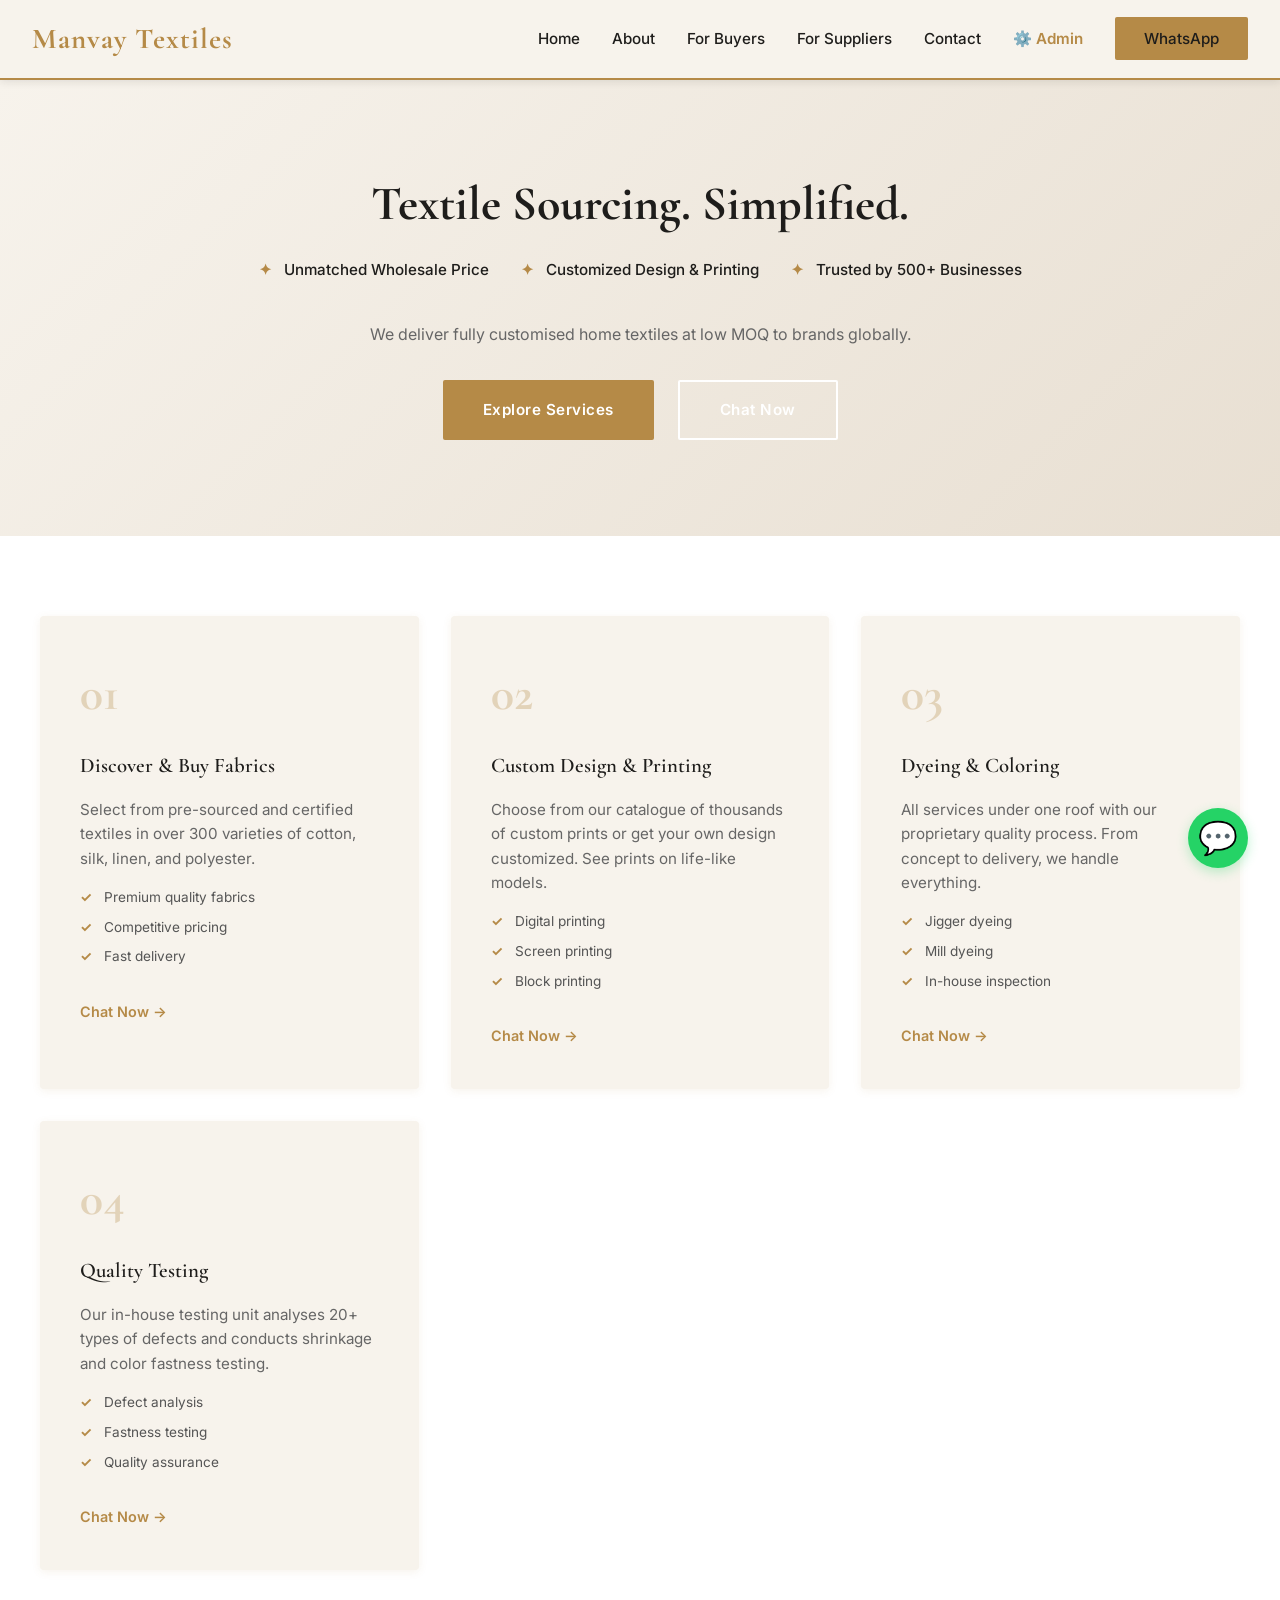
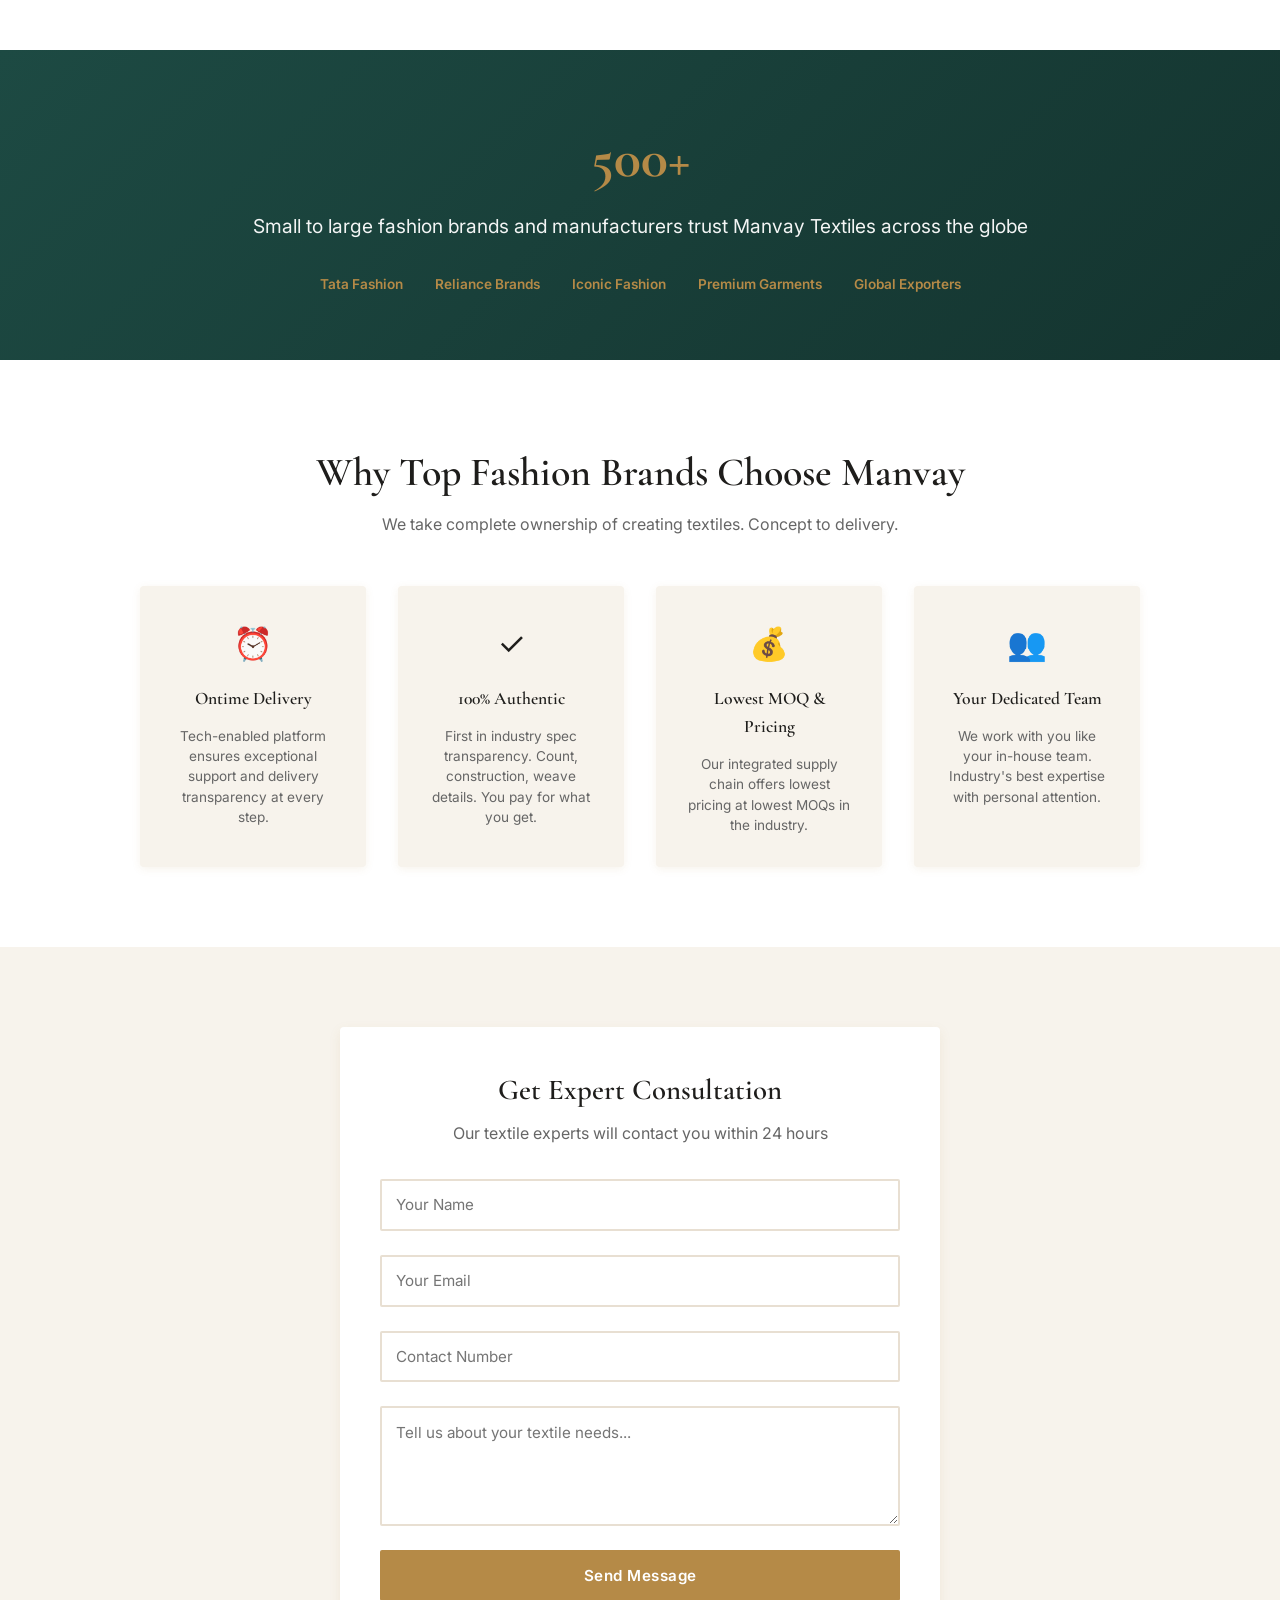
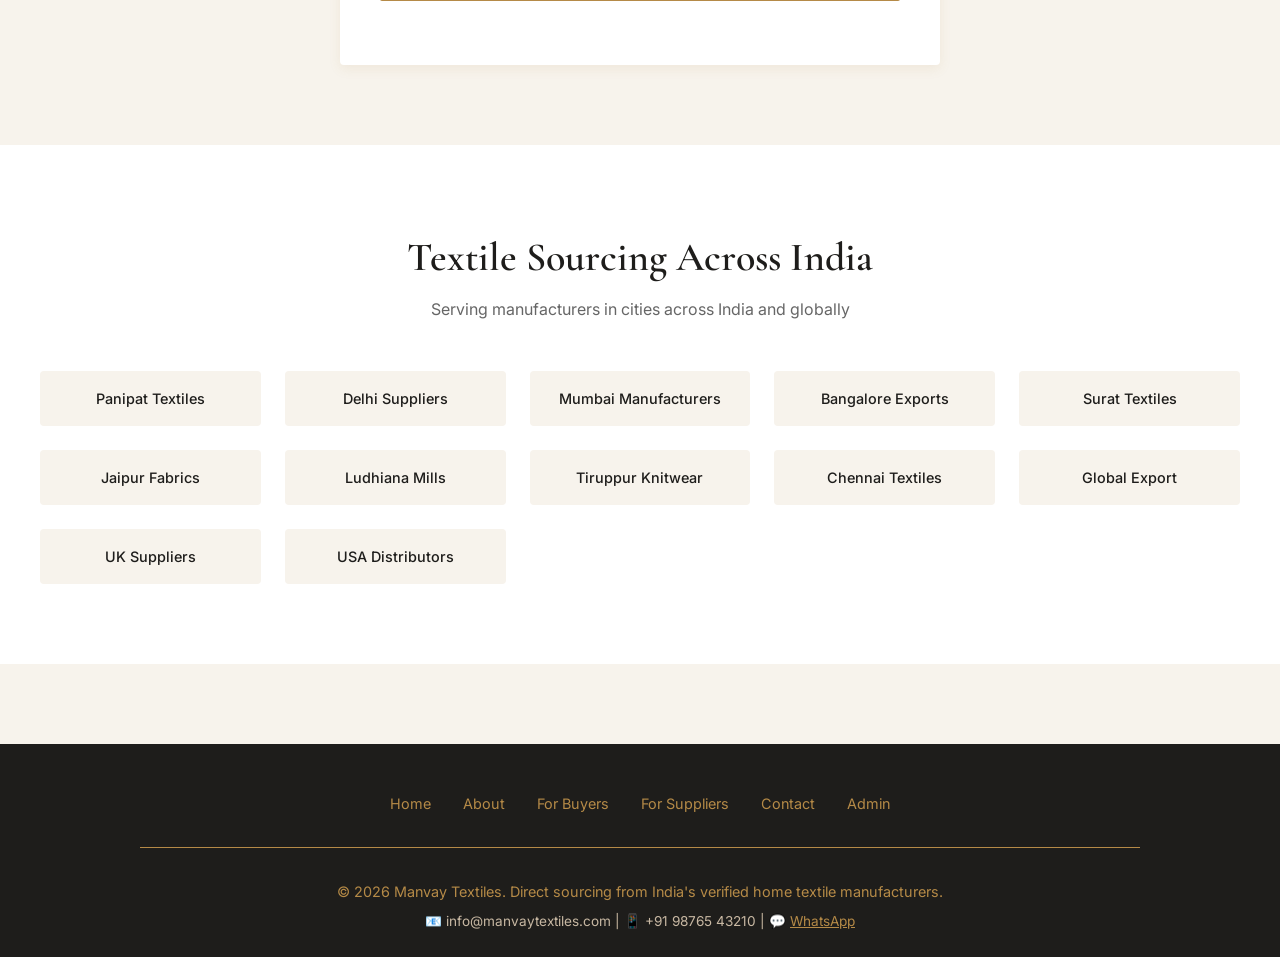
==== commit 355cdd6b: "Redesign homepage inspired by Fabriclore with numbered services, trust section, and WhatsApp integra" ====
--- a/index.html
+++ b/index.html
@@ -3,8 +3,339 @@
 <head>
     <meta charset="UTF-8">
     <meta name="viewport" content="width=device-width, initial-scale=1.0">
-    <title>Manvay Textiles - Smarter Sourcing. Stronger Connections.</title>
+    <title>Manvay Textiles - Textile Sourcing. Simplified.</title>
     <link rel="stylesheet" href="styles.css">
+    <style>
+        /* Hero Section Enhancements */
+        .hero-simple {
+            padding: 6rem 2rem;
+            background: linear-gradient(135deg, #F7F3EC 0%, #E8DFD2 100%);
+            text-align: center;
+        }
+
+        .hero-simple-content {
+            max-width: 900px;
+            margin: 0 auto;
+        }
+
+        .hero-simple-content h1 {
+            font-size: 3rem;
+            color: #1E1D1B;
+            margin-bottom: 1.5rem;
+            font-family: 'Cormorant Garamond', serif;
+            font-weight: 700;
+        }
+
+        .hero-benefits {
+            display: flex;
+            justify-content: center;
+            gap: 2rem;
+            margin-bottom: 2.5rem;
+            flex-wrap: wrap;
+        }
+
+        .benefit-item {
+            font-size: 0.95rem;
+            color: #1E1D1B;
+            font-weight: 500;
+        }
+
+        .benefit-item::before {
+            content: "✦ ";
+            color: #B58A47;
+            font-weight: bold;
+            margin-right: 0.5rem;
+        }
+
+        .hero-cta-group {
+            display: flex;
+            gap: 1.5rem;
+            justify-content: center;
+            flex-wrap: wrap;
+        }
+
+        /* Services Grid */
+        .services-section {
+            padding: 5rem 2rem;
+            background: white;
+        }
+
+        .services-grid {
+            max-width: 1200px;
+            margin: 0 auto;
+            display: grid;
+            grid-template-columns: repeat(auto-fit, minmax(280px, 1fr));
+            gap: 2rem;
+        }
+
+        .service-card {
+            background: #F7F3EC;
+            padding: 2.5rem;
+            border-radius: 4px;
+            box-shadow: 0 2px 8px rgba(181, 138, 71, 0.1);
+            transition: all 0.3s;
+            position: relative;
+        }
+
+        .service-card:hover {
+            transform: translateY(-8px);
+            box-shadow: 0 8px 20px rgba(181, 138, 71, 0.2);
+        }
+
+        .service-number {
+            font-size: 3rem;
+            color: #B58A47;
+            font-weight: bold;
+            margin-bottom: 1rem;
+            opacity: 0.3;
+            font-family: 'Cormorant Garamond', serif;
+        }
+
+        .service-card h3 {
+            font-size: 1.3rem;
+            color: #1E1D1B;
+            margin-bottom: 1rem;
+            font-family: 'Cormorant Garamond', serif;
+        }
+
+        .service-card p {
+            color: #666;
+            font-size: 0.95rem;
+            line-height: 1.6;
+            margin-bottom: 1rem;
+        }
+
+        .service-checklist {
+            list-style: none;
+            font-size: 0.85rem;
+            color: #555;
+        }
+
+        .service-checklist li {
+            margin-bottom: 0.5rem;
+            padding-left: 1.5rem;
+            position: relative;
+        }
+
+        .service-checklist li::before {
+            content: "✓";
+            position: absolute;
+            left: 0;
+            color: #B58A47;
+            font-weight: bold;
+        }
+
+        .service-cta {
+            margin-top: 1.5rem;
+            display: inline-block;
+        }
+
+        .service-cta a {
+            color: #B58A47;
+            text-decoration: none;
+            font-weight: 600;
+            font-size: 0.9rem;
+            display: flex;
+            align-items: center;
+            gap: 0.5rem;
+            transition: all 0.3s;
+        }
+
+        .service-cta a:hover {
+            color: #1D4A43;
+            gap: 1rem;
+        }
+
+        /* Trust Section */
+        .trust-section {
+            padding: 4rem 2rem;
+            background: linear-gradient(135deg, #1D4A43 0%, #14342F 100%);
+            color: white;
+            text-align: center;
+        }
+
+        .trust-content {
+            max-width: 900px;
+            margin: 0 auto;
+        }
+
+        .trust-number {
+            font-size: 3.5rem;
+            font-weight: bold;
+            color: #B58A47;
+            margin-bottom: 0.5rem;
+            font-family: 'Cormorant Garamond', serif;
+        }
+
+        .trust-text {
+            font-size: 1.2rem;
+            margin-bottom: 2rem;
+            opacity: 0.95;
+        }
+
+        .trust-logos {
+            display: flex;
+            justify-content: center;
+            gap: 2rem;
+            flex-wrap: wrap;
+            margin-top: 2rem;
+        }
+
+        .trust-logo-item {
+            font-size: 0.85rem;
+            color: #B58A47;
+            font-weight: 600;
+        }
+
+        /* Why Choose Section */
+        .why-choose-section {
+            padding: 5rem 2rem;
+            background: white;
+        }
+
+        .why-choose-grid {
+            max-width: 1000px;
+            margin: 0 auto;
+            display: grid;
+            grid-template-columns: repeat(auto-fit, minmax(220px, 1fr));
+            gap: 2rem;
+        }
+
+        .why-item {
+            text-align: center;
+            padding: 2rem;
+            background: #F7F3EC;
+            border-radius: 4px;
+            box-shadow: 0 2px 8px rgba(181, 138, 71, 0.1);
+        }
+
+        .why-item h3 {
+            font-size: 1.1rem;
+            color: #1E1D1B;
+            margin-bottom: 0.8rem;
+            font-family: 'Cormorant Garamond', serif;
+        }
+
+        .why-item p {
+            font-size: 0.85rem;
+            color: #666;
+            line-height: 1.5;
+        }
+
+        .why-icon {
+            font-size: 2rem;
+            margin-bottom: 1rem;
+        }
+
+        /* Contact Form Section */
+        .contact-form-section {
+            padding: 5rem 2rem;
+            background: #F7F3EC;
+        }
+
+        .form-container {
+            max-width: 600px;
+            margin: 0 auto;
+            background: white;
+            padding: 2.5rem;
+            border-radius: 4px;
+            box-shadow: 0 4px 12px rgba(181, 138, 71, 0.1);
+        }
+
+        .form-container h2 {
+            text-align: center;
+            font-size: 1.8rem;
+            color: #1E1D1B;
+            margin-bottom: 0.5rem;
+            font-family: 'Cormorant Garamond', serif;
+        }
+
+        .form-container .section-subtitle {
+            text-align: center;
+            margin-bottom: 2rem;
+        }
+
+        /* Location Grid */
+        .locations-section {
+            padding: 5rem 2rem;
+            background: white;
+        }
+
+        .locations-grid {
+            max-width: 1200px;
+            margin: 0 auto;
+            display: grid;
+            grid-template-columns: repeat(auto-fit, minmax(200px, 1fr));
+            gap: 1.5rem;
+        }
+
+        .location-link {
+            padding: 1rem;
+            text-align: center;
+            background: #F7F3EC;
+            border-radius: 4px;
+            text-decoration: none;
+            color: #1E1D1B;
+            transition: all 0.3s;
+            font-size: 0.9rem;
+            font-weight: 500;
+        }
+
+        .location-link:hover {
+            background: #B58A47;
+            color: white;
+            transform: translateY(-2px);
+        }
+
+        /* WhatsApp Button */
+        .whatsapp-floating {
+            position: fixed;
+            bottom: 2rem;
+            right: 2rem;
+            background: #25D366;
+            color: white;
+            width: 60px;
+            height: 60px;
+            border-radius: 50%;
+            display: flex;
+            align-items: center;
+            justify-content: center;
+            font-size: 2rem;
+            cursor: pointer;
+            box-shadow: 0 4px 12px rgba(37, 211, 102, 0.3);
+            transition: all 0.3s;
+            z-index: 999;
+            text-decoration: none;
+        }
+
+        .whatsapp-floating:hover {
+            transform: scale(1.1);
+            box-shadow: 0 6px 20px rgba(37, 211, 102, 0.4);
+        }
+
+        @media (max-width: 768px) {
+            .hero-simple-content h1 {
+                font-size: 2rem;
+            }
+
+            .hero-benefits {
+                gap: 1rem;
+                flex-direction: column;
+            }
+
+            .trust-number {
+                font-size: 2.5rem;
+            }
+
+            .whatsapp-floating {
+                bottom: 1.5rem;
+                right: 1.5rem;
+                width: 50px;
+                height: 50px;
+                font-size: 1.5rem;
+            }
+        }
+    </style>
 </head>
 <body>
     <!-- NAVBAR -->
@@ -18,235 +349,171 @@
             <li><a href="for-suppliers.html">For Suppliers</a></li>
             <li><a href="contact.html">Contact</a></li>
             <li><a href="admin.html" style="color: #B58A47; font-weight: 600;">⚙️ Admin</a></li>
-            <li><button class="navbar-cta" onclick="window.location.href='contact.html'">Request Sourcing</button></li>
+            <li><a href="https://wa.me/918800554542" class="navbar-cta">WhatsApp</a></li>
         </ul>
     </nav>
 
-    <!-- RIBBON BAR -->
-    <div class="ribbon-bar">
-        India's trusted B2B textile sourcing platform
-    </div>
-
     <!-- HERO SECTION -->
-    <section class="hero">
-        <img src="https://images.unsplash.com/photo-1567427335967-ab20de5df5e6?w=1200&h=800&fit=crop" alt="Textile Manufacturing" class="hero-background">
-        <div class="hero-overlay"></div>
-        <div class="hero-content">
-            <h1>Smarter sourcing. Stronger connections.</h1>
-            <p>Maximising choice with trustworthy quality and built-in sourcing support.</p>
-            <div class="hero-actions">
-                <button class="btn btn-primary" onclick="document.querySelector('.differentiation').scrollIntoView({behavior: 'smooth'})">Explore Marketplace</button>
-                <button class="btn btn-secondary" onclick="window.location.href='for-suppliers.html'">Are You a Supplier?</button>
+    <section class="hero-simple">
+        <div class="hero-simple-content">
+            <h1>Textile Sourcing. Simplified.</h1>
+            <div class="hero-benefits">
+                <div class="benefit-item">Unmatched Wholesale Price</div>
+                <div class="benefit-item">Customized Design & Printing</div>
+                <div class="benefit-item">Trusted by 500+ Businesses</div>
+            </div>
+            <p style="font-size: 1rem; color: #666; margin-bottom: 2rem;">We deliver fully customised home textiles at low MOQ to brands globally.</p>
+            <div class="hero-cta-group">
+                <button class="btn btn-primary" onclick="document.querySelector('.services-section').scrollIntoView({behavior: 'smooth'})">Explore Services</button>
+                <a href="https://wa.me/918800554542" class="btn btn-secondary" style="text-decoration: none; display: inline-block;">Chat Now</a>
             </div>
         </div>
     </section>
 
-    <!-- DIFFERENTIATION TABLE -->
-    <section class="differentiation">
-        <div class="diff-container">
-            <h2 class="diff-title">Why Choose Manvay?</h2>
-            <table class="diff-table">
-                <thead>
-                    <tr>
-                        <th>Capability</th>
-                        <th>You</th>
-                        <th>Agents</th>
-                        <th>Buying Offices</th>
-                        <th>Platforms</th>
-                    </tr>
-                </thead>
-                <tbody>
-                    <tr>
-                        <td style="text-align: left;"><strong>Supplier choice & reach</strong></td>
-                        <td><span class="tick">✓</span></td>
-                        <td><span class="cross">✗</span></td>
-                        <td><span class="cross">✗</span></td>
-                        <td><span class="tick">✓</span></td>
-                    </tr>
-                    <tr>
-                        <td style="text-align: left;"><strong>Specialisation (textiles focus)</strong></td>
-                        <td><span class="tick">✓</span></td>
-                        <td><span class="cross">✗</span></td>
-                        <td><span class="tick">✓</span></td>
-                        <td><span class="cross">✗</span></td>
-                    </tr>
-                    <tr>
-                        <td style="text-align: left;"><strong>Support (POC, sourcing help)</strong></td>
-                        <td><span class="tick">✓</span></td>
-                        <td><span class="cross">✗</span></td>
-                        <td><span class="tick">✓</span></td>
-                        <td><span class="cross">✗</span></td>
-                    </tr>
-                    <tr>
-                        <td style="text-align: left;"><strong>Quality & compliance</strong></td>
-                        <td><span class="tick">✓</span></td>
-                        <td><span class="cross">✗</span></td>
-                        <td><span class="tick">✓</span></td>
-                        <td><span class="cross">✗</span></td>
-                    </tr>
-                    <tr>
-                        <td style="text-align: left;"><strong>Transparency & comparison</strong></td>
-                        <td><span class="tick">✓</span></td>
-                        <td><span class="cross">✗</span></td>
-                        <td><span class="cross">✗</span></td>
-                        <td><span class="cross">✗</span></td>
-                    </tr>
-                    <tr>
-                        <td style="text-align: left;"><strong>Dependency / lock-in</strong></td>
-                        <td><span class="tick">✓</span></td>
-                        <td><span class="cross">✗</span></td>
-                        <td><span class="cross">✗</span></td>
-                        <td><span class="tick">✓</span></td>
-                    </tr>
-                </tbody>
-            </table>
+    <!-- SERVICES SECTION -->
+    <section class="services-section">
+        <div class="services-grid">
+            <!-- Service 1 -->
+            <div class="service-card">
+                <div class="service-number">01</div>
+                <h3>Discover & Buy Fabrics</h3>
+                <p>Select from pre-sourced and certified textiles in over 300 varieties of cotton, silk, linen, and polyester.</p>
+                <ul class="service-checklist">
+                    <li>Premium quality fabrics</li>
+                    <li>Competitive pricing</li>
+                    <li>Fast delivery</li>
+                </ul>
+                <div class="service-cta">
+                    <a href="https://wa.me/918800554542">Chat Now →</a>
+                </div>
+            </div>
+
+            <!-- Service 2 -->
+            <div class="service-card">
+                <div class="service-number">02</div>
+                <h3>Custom Design & Printing</h3>
+                <p>Choose from our catalogue of thousands of custom prints or get your own design customized. See prints on life-like models.</p>
+                <ul class="service-checklist">
+                    <li>Digital printing</li>
+                    <li>Screen printing</li>
+                    <li>Block printing</li>
+                </ul>
+                <div class="service-cta">
+                    <a href="https://wa.me/918800554542">Chat Now →</a>
+                </div>
+            </div>
+
+            <!-- Service 3 -->
+            <div class="service-card">
+                <div class="service-number">03</div>
+                <h3>Dyeing & Coloring</h3>
+                <p>All services under one roof with our proprietary quality process. From concept to delivery, we handle everything.</p>
+                <ul class="service-checklist">
+                    <li>Jigger dyeing</li>
+                    <li>Mill dyeing</li>
+                    <li>In-house inspection</li>
+                </ul>
+                <div class="service-cta">
+                    <a href="https://wa.me/918800554542">Chat Now →</a>
+                </div>
+            </div>
+
+            <!-- Service 4 -->
+            <div class="service-card">
+                <div class="service-number">04</div>
+                <h3>Quality Testing</h3>
+                <p>Our in-house testing unit analyses 20+ types of defects and conducts shrinkage and color fastness testing.</p>
+                <ul class="service-checklist">
+                    <li>Defect analysis</li>
+                    <li>Fastness testing</li>
+                    <li>Quality assurance</li>
+                </ul>
+                <div class="service-cta">
+                    <a href="https://wa.me/918800554542">Chat Now →</a>
+                </div>
+            </div>
         </div>
     </section>
 
-    <!-- VALUE CHAIN SECTION -->
-    <section class="value-chain">
-        <div class="value-chain-container">
-            <h2 class="value-chain-title">How It Actually Works</h2>
-            <p class="value-chain-subtitle">A streamlined process for quality textile sourcing</p>
-            
-            <div class="chain-flow">
-                <div class="chain-step">
-                    <div class="chain-step-number">1</div>
-                    <h3>Submit Specs</h3>
-                    <p>Product type, quantities, quality needs, budget, timeline. The more detail, the better we match.</p>
-                </div>
-                <div class="chain-arrow">→</div>
-                <div class="chain-step">
-                    <div class="chain-step-number">2</div>
-                    <h3>We Filter & Match</h3>
-                    <p>We identify 3-5 suppliers from our network who match your needs. Each can actually do your order.</p>
-                </div>
-                <div class="chain-arrow">→</div>
-                <div class="chain-step">
-                    <div class="chain-step-number">3</div>
-                    <h3>Get Quotes & Samples</h3>
-                    <p>Mills send you samples and pricing directly. You compare. No middleman markup.</p>
-                </div>
-                <div class="chain-arrow">→</div>
-                <div class="chain-step">
-                    <div class="chain-step-number">4</div>
-                    <h3>Close the Deal</h3>
-                    <p>Set quality standards, payment terms, delivery timelines. We ensure both sides stick to agreement.</p>
-                </div>
+    <!-- TRUST SECTION -->
+    <section class="trust-section">
+        <div class="trust-content">
+            <div class="trust-number">500+</div>
+            <div class="trust-text">Small to large fashion brands and manufacturers trust Manvay Textiles across the globe</div>
+            <div class="trust-logos">
+                <div class="trust-logo-item">Tata Fashion</div>
+                <div class="trust-logo-item">Reliance Brands</div>
+                <div class="trust-logo-item">Iconic Fashion</div>
+                <div class="trust-logo-item">Premium Garments</div>
+                <div class="trust-logo-item">Global Exporters</div>
             </div>
         </div>
     </section>
 
-    <!-- PRODUCT CATEGORIES -->
-    <section class="products">
-        <div style="max-width: 1000px; margin: 0 auto;">
-            <h2 class="section-title">Product Categories</h2>
-            <p class="section-subtitle">We source verified manufacturers across all major home textile categories</p>
-            <div class="products-grid">
-                <div class="product-card">
-                    <div class="product-image">
-                        <img src="https://images.unsplash.com/photo-1598299006405-2c4a9a4d2cfb?w=600&h=300&fit=crop" alt="Bedding">
-                    </div>
-                    <div class="product-content">
-                        <h3>Bedding</h3>
-                        <p>Bed sheets, pillowcases, duvet covers, and quilts from certified manufacturers with global quality standards.</p>
-                    </div>
-                </div>
-                <div class="product-card">
-                    <div class="product-image">
-                        <img src="https://images.unsplash.com/photo-1594938298603-c8148c4dae35?w=600&h=300&fit=crop" alt="Curtains">
-                    </div>
-                    <div class="product-content">
-                        <h3>Curtains</h3>
-                        <p>Sheer and blackout curtains, drapes, and custom window treatments designed for modern interiors.</p>
-                    </div>
-                </div>
-                <div class="product-card">
-                    <div class="product-image">
-                        <img src="https://images.unsplash.com/photo-1558618666-fcd25c85cd64?w=600&h=300&fit=crop" alt="Cushions">
-                    </div>
-                    <div class="product-content">
-                        <h3>Cushions</h3>
-                        <p>Decorative and functional cushions, throws, and upholstery fabrics in various designs and materials.</p>
-                    </div>
-                </div>
-                <div class="product-card">
-                    <div class="product-image">
-                        <img src="https://images.unsplash.com/photo-1578149102327-08754c1ce35d?w=600&h=300&fit=crop" alt="Rugs">
-                    </div>
-                    <div class="product-content">
-                        <h3>Rugs</h3>
-                        <p>Hand-woven and machine-made rugs in traditional and contemporary styles for every space.</p>
-                    </div>
-                </div>
+    <!-- WHY CHOOSE SECTION -->
+    <section class="why-choose-section">
+        <div style="max-width: 1000px; margin: 0 auto; text-align: center; margin-bottom: 3rem;">
+            <h2 class="section-title" style="color: #1E1D1B;">Why Top Fashion Brands Choose Manvay</h2>
+            <p class="section-subtitle">We take complete ownership of creating textiles. Concept to delivery.</p>
+        </div>
+        <div class="why-choose-grid">
+            <div class="why-item">
+                <div class="why-icon">⏰</div>
+                <h3>Ontime Delivery</h3>
+                <p>Tech-enabled platform ensures exceptional support and delivery transparency at every step.</p>
+            </div>
+            <div class="why-item">
+                <div class="why-icon">✓</div>
+                <h3>100% Authentic</h3>
+                <p>First in industry spec transparency. Count, construction, weave details. You pay for what you get.</p>
+            </div>
+            <div class="why-item">
+                <div class="why-icon">💰</div>
+                <h3>Lowest MOQ & Pricing</h3>
+                <p>Our integrated supply chain offers lowest pricing at lowest MOQs in the industry.</p>
+            </div>
+            <div class="why-item">
+                <div class="why-icon">👥</div>
+                <h3>Your Dedicated Team</h3>
+                <p>We work with you like your in-house team. Industry's best expertise with personal attention.</p>
             </div>
         </div>
     </section>
 
-    <!-- FOR BUYERS SECTION -->
-    <section class="for-buyers">
-        <div class="for-buyers-container">
-            <div class="section-content">
-                <div class="section-text">
-                    <h2>For Buyers: Your Real Problems</h2>
-                    <p style="color: #555; margin-bottom: 1.5rem;">You need to source textiles. But mills don't answer cold emails, samples arrive with defects, and prices shift based on who's negotiating.</p>
-                    <h3 style="margin-top: 1.5rem; margin-bottom: 1rem; font-size: 1rem; color: #1E1D1B;">What you're probably doing now:</h3>
-                    <ul>
-                        <li>Calling mills individually, hoping someone picks up</li>
-                        <li>Dealing with middlemen who take 15-20% margin</li>
-                        <li>Negotiating pricing separately with each mill</li>
-                        <li>Waiting 2-3 months just to figure out who's legit</li>
-                    </ul>
-                    <button class="btn btn-primary" onclick="window.location.href='for-buyers.html'" style="margin-top: 1rem;">Learn More</button>
-                </div>
-                <div class="section-image">
-                    <img src="https://images.unsplash.com/photo-1552664730-d307ca884978?w=600&h=400&fit=crop" alt="Business Meeting">
-                </div>
-            </div>
+    <!-- CONTACT FORM SECTION -->
+    <section class="contact-form-section">
+        <div class="form-container">
+            <h2>Get Expert Consultation</h2>
+            <p class="section-subtitle">Our textile experts will contact you within 24 hours</p>
+            <form id="contactForm" class="form-group" style="display: flex; flex-direction: column; gap: 1.5rem;">
+                <input type="text" placeholder="Your Name" required style="padding: 0.9rem; border: 2px solid #E8DFD2; border-radius: 2px; font-family: 'Inter', sans-serif;">
+                <input type="email" placeholder="Your Email" required style="padding: 0.9rem; border: 2px solid #E8DFD2; border-radius: 2px; font-family: 'Inter', sans-serif;">
+                <input type="tel" placeholder="Contact Number" required style="padding: 0.9rem; border: 2px solid #E8DFD2; border-radius: 2px; font-family: 'Inter', sans-serif;">
+                <textarea placeholder="Tell us about your textile needs..." rows="4" required style="padding: 0.9rem; border: 2px solid #E8DFD2; border-radius: 2px; font-family: 'Inter', sans-serif; resize: vertical;"></textarea>
+                <button type="submit" class="btn btn-primary" style="width: 100%;">Send Message</button>
+            </form>
         </div>
     </section>
 
-    <!-- FOR SUPPLIERS SECTION -->
-    <section class="for-suppliers">
-        <div class="for-suppliers-container">
-            <div class="section-content-reverse">
-                <div class="section-image">
-                    <img src="https://images.unsplash.com/photo-1552664730-d307ca884978?w=600&h=400&fit=crop" alt="Manufacturing">
-                </div>
-                <div class="section-text">
-                    <h2>For Mills & Suppliers: Direct Access</h2>
-                    <p style="color: #555; margin-bottom: 1.5rem;">All your competitors are sitting in the same room—literally. But buyers don't know you exist.</p>
-                    <h3 style="margin-top: 1.5rem; margin-bottom: 1rem; font-size: 1rem; color: #1E1D1B;">Your current reality:</h3>
-                    <ul>
-                        <li>Middlemen agents take 10-20% margin just for a buyer introduction</li>
-                        <li>Buyers have no idea about your quality or that you exist</li>
-                        <li>You're competing on price alone because there's no way to show capability</li>
-                        <li>Seasonal demand means uncertain order flow</li>
-                    </ul>
-                    <button class="btn btn-primary" onclick="window.location.href='for-suppliers.html'" style="margin-top: 1rem;">See How To Get Direct Buyers</button>
-                </div>
-            </div>
-        </div>
-    </section>
-
-    <!-- SUPPLIERS SECTION -->
-    <section class="suppliers">
-        <div class="suppliers-container">
-            <h2 class="section-title">Featured Suppliers</h2>
-            <p class="section-subtitle">Verified manufacturers we trust</p>
-            <div class="suppliers-grid" id="suppliersGrid">
-                <!-- Suppliers loaded from localStorage -->
-            </div>
-        </div>
-    </section>
-
-    <!-- ABOUT SECTION -->
-    <section class="about">
-        <div class="about-container">
-            <h2 class="section-title">Why We Built This</h2>
-            <p>Panipat manufactures 60% of India's home textiles. But that doesn't mean it's easy to find a good supplier. Retailers, exporters, and interior firms spend weeks cold-calling mills, dealing with middlemen, and hoping they don't get scammed.</p>
-            <p>Factories have their own problem: sporadic demand. One big order one year, nothing the next. Most compete only on price. Quality gets ignored.</p>
-            <p><span class="about-highlight">We believed there had to be a better way.</span> Connect serious buyers directly with serious suppliers. Cut the BS. Let quality and reliability be the differentiator, not who has the best salesman.</p>
+    <!-- LOCATIONS SECTION -->
+    <section class="locations-section">
+        <div style="max-width: 1000px; margin: 0 auto; text-align: center; margin-bottom: 3rem;">
+            <h2 class="section-title" style="color: #1E1D1B;">Textile Sourcing Across India</h2>
+            <p class="section-subtitle">Serving manufacturers in cities across India and globally</p>
+        </div>
+        <div class="locations-grid">
+            <a href="#" class="location-link">Panipat Textiles</a>
+            <a href="#" class="location-link">Delhi Suppliers</a>
+            <a href="#" class="location-link">Mumbai Manufacturers</a>
+            <a href="#" class="location-link">Bangalore Exports</a>
+            <a href="#" class="location-link">Surat Textiles</a>
+            <a href="#" class="location-link">Jaipur Fabrics</a>
+            <a href="#" class="location-link">Ludhiana Mills</a>
+            <a href="#" class="location-link">Tiruppur Knitwear</a>
+            <a href="#" class="location-link">Chennai Textiles</a>
+            <a href="#" class="location-link">Global Export</a>
+            <a href="#" class="location-link">UK Suppliers</a>
+            <a href="#" class="location-link">USA Distributors</a>
         </div>
     </section>
 
@@ -259,61 +526,30 @@
                 <a href="for-buyers.html">For Buyers</a>
                 <a href="for-suppliers.html">For Suppliers</a>
                 <a href="contact.html">Contact</a>
+                <a href="admin.html">Admin</a>
             </div>
             <div class="footer-divider">
                 <p class="footer-text">© 2026 Manvay Textiles. Direct sourcing from India's verified home textile manufacturers.</p>
-                <p class="footer-contact">info@manvaytextiles.com | +91 98765 43210</p>
+                <p class="footer-contact">📧 info@manvaytextiles.com | 📱 +91 98765 43210 | 💬 <a href="https://wa.me/918800554542" style="color: #B58A47;">WhatsApp</a></p>
             </div>
         </div>
     </footer>
 
+    <!-- WhatsApp Floating Button -->
+    <a href="https://wa.me/918800554542" class="whatsapp-floating" title="Chat on WhatsApp">💬</a>
+
     <script>
-        // Load suppliers from localStorage
-        function loadSuppliers() {
-            const suppliers = JSON.parse(localStorage.getItem('suppliers')) || [];
-            const suppliersGrid = document.getElementById('suppliersGrid');
-            
-            if (suppliers.length === 0) {
-                // Show default suppliers if none exist
-                suppliersGrid.innerHTML = `
-                    <div class="supplier-card">
-                        <div class="supplier-name">Panipat Textiles Co.</div>
-                        <div class="supplier-stat">📦 250+ Orders Fulfilled</div>
-                        <div class="supplier-stat">⭐ 4.8 Rating</div>
-                        <div class="supplier-stat">🎯 Bedding, Curtains, Cushions</div>
-                    </div>
-                    <div class="supplier-card">
-                        <div class="supplier-name">Precision Fabrics Ltd.</div>
-                        <div class="supplier-stat">📦 180+ Orders Fulfilled</div>
-                        <div class="supplier-stat">⭐ 4.7 Rating</div>
-                        <div class="supplier-stat">🎯 Premium Bedding, Linens</div>
-                    </div>
-                    <div class="supplier-card">
-                        <div class="supplier-name">Textile Innovations Inc.</div>
-                        <div class="supplier-stat">📦 320+ Orders Fulfilled</div>
-                        <div class="supplier-stat">⭐ 4.9 Rating</div>
-                        <div class="supplier-stat">🎯 All Categories</div>
-                    </div>
-                `;
-            } else {
-                suppliersGrid.innerHTML = suppliers.map(supplier => `
-                    <div class="supplier-card">
-                        <div class="supplier-name">${supplier.name}</div>
-                        <div class="supplier-stat">📦 ${supplier.orders}+ Orders Fulfilled</div>
-                        <div class="supplier-stat">⭐ ${supplier.rating} Rating</div>
-                        <div class="supplier-stat">🎯 ${supplier.products}</div>
-                    </div>
-                `).join('');
-            }
-        }
-
         // Mobile menu toggle
         document.getElementById('mobileMenuToggle').addEventListener('click', function() {
             document.getElementById('navbarMenu').classList.toggle('active');
         });
 
-        // Load suppliers on page load
-        window.addEventListener('DOMContentLoaded', loadSuppliers);
+        // Contact form handler
+        document.getElementById('contactForm').addEventListener('submit', function(e) {
+            e.preventDefault();
+            alert('Thank you for your message! Our team will contact you within 24 hours.');
+            this.reset();
+        });
     </script>
 </body>
 </html>
